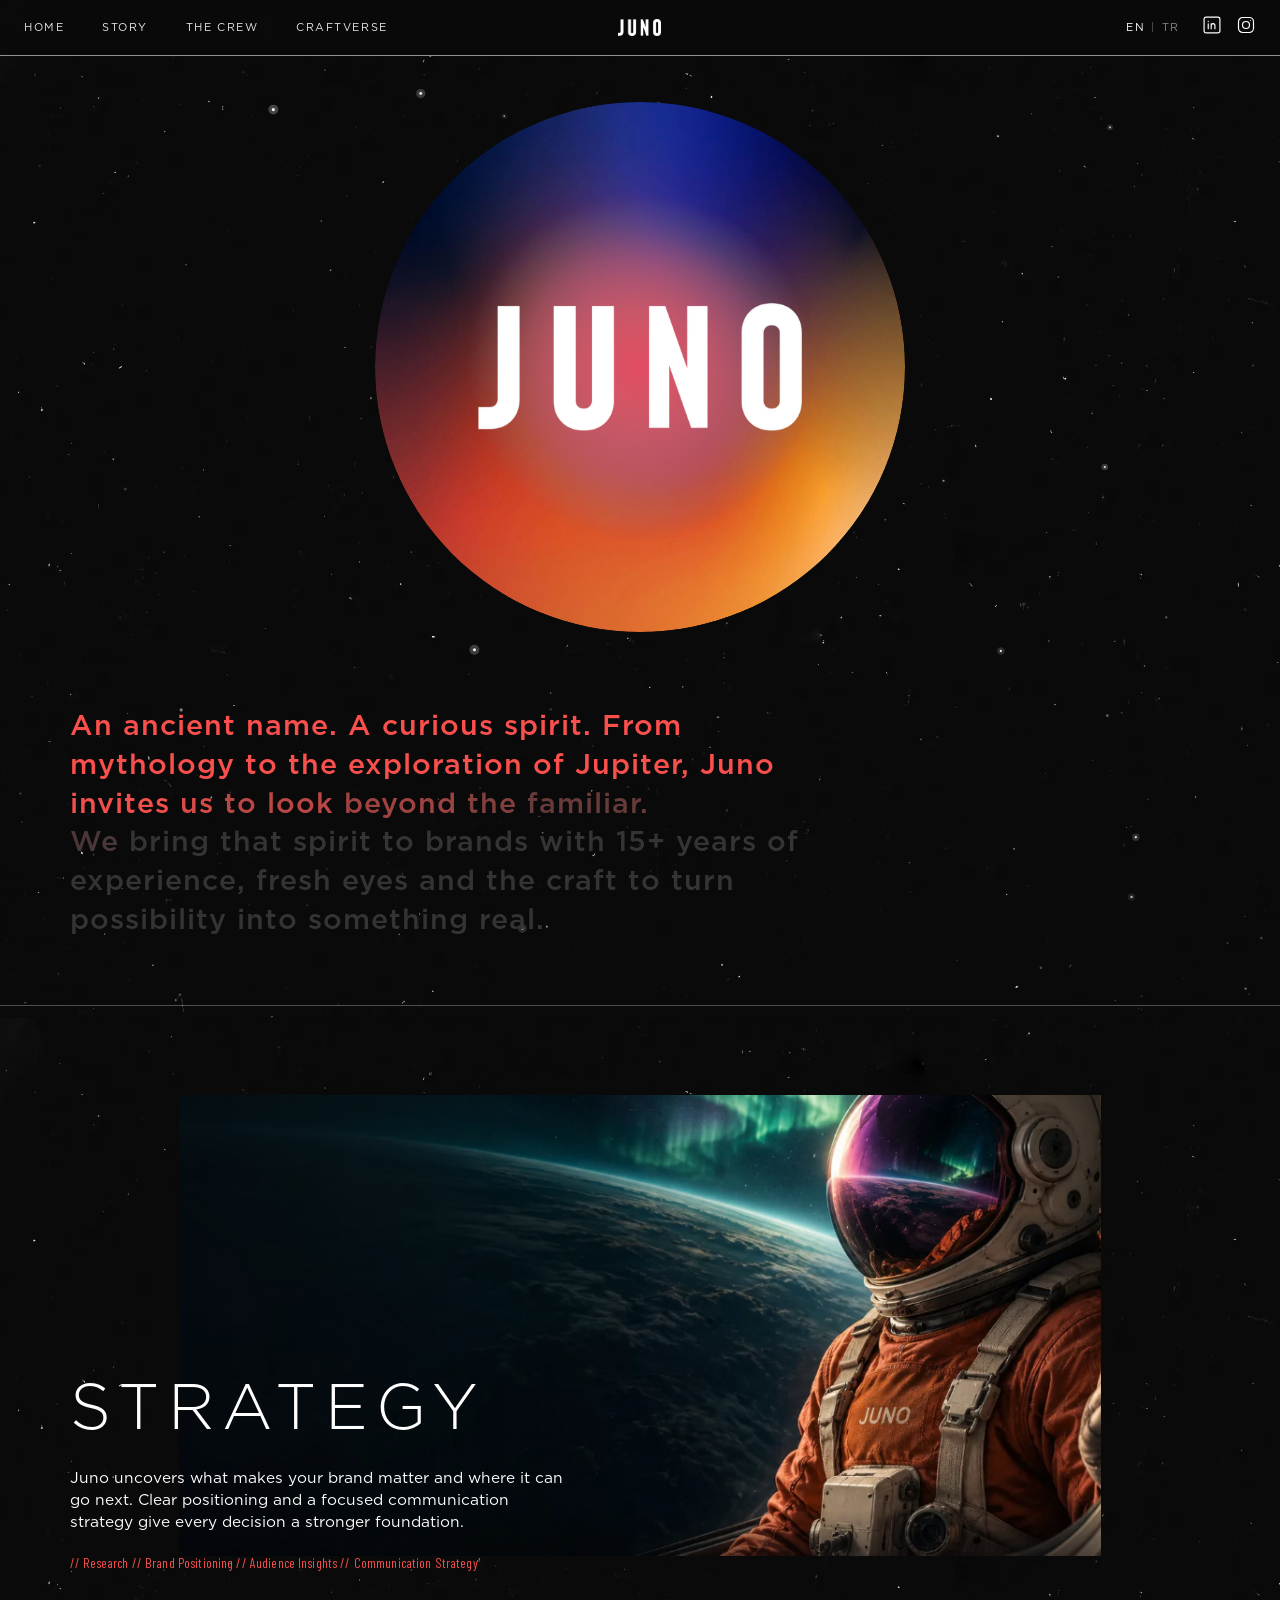
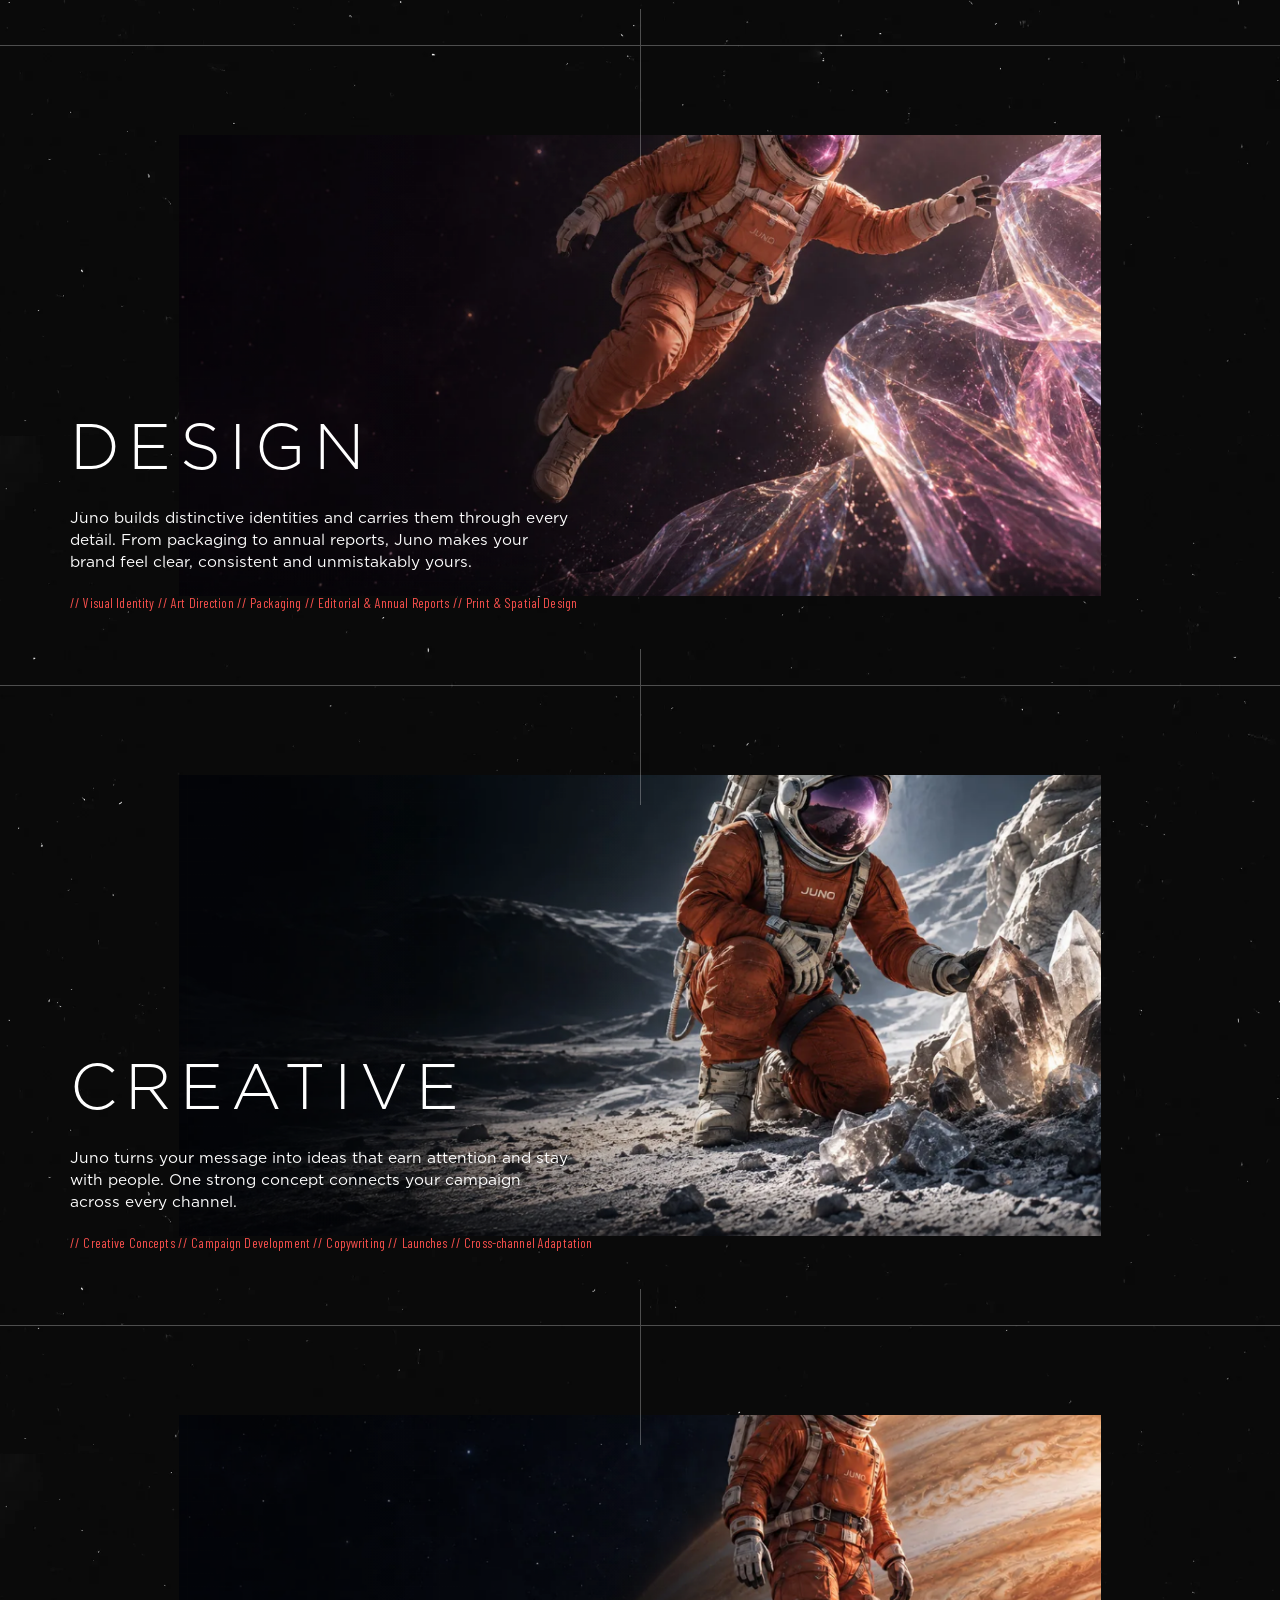
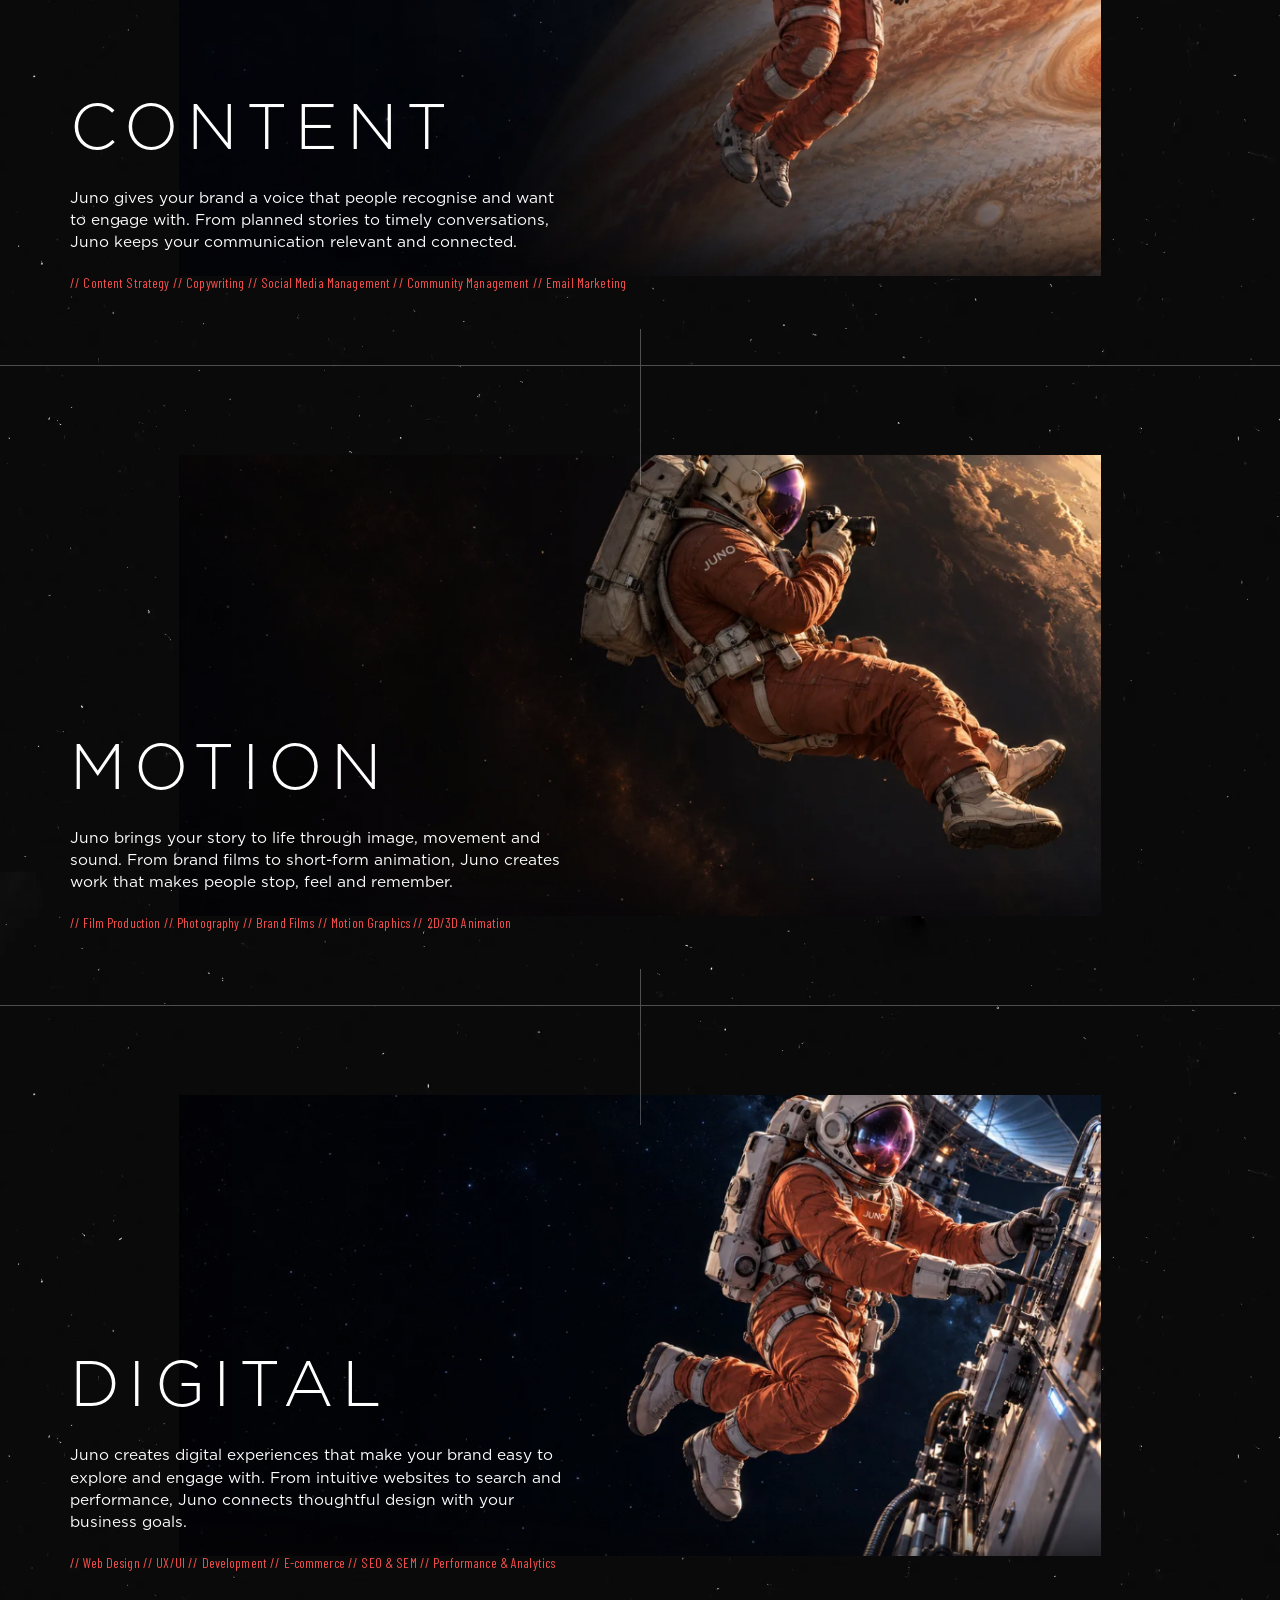
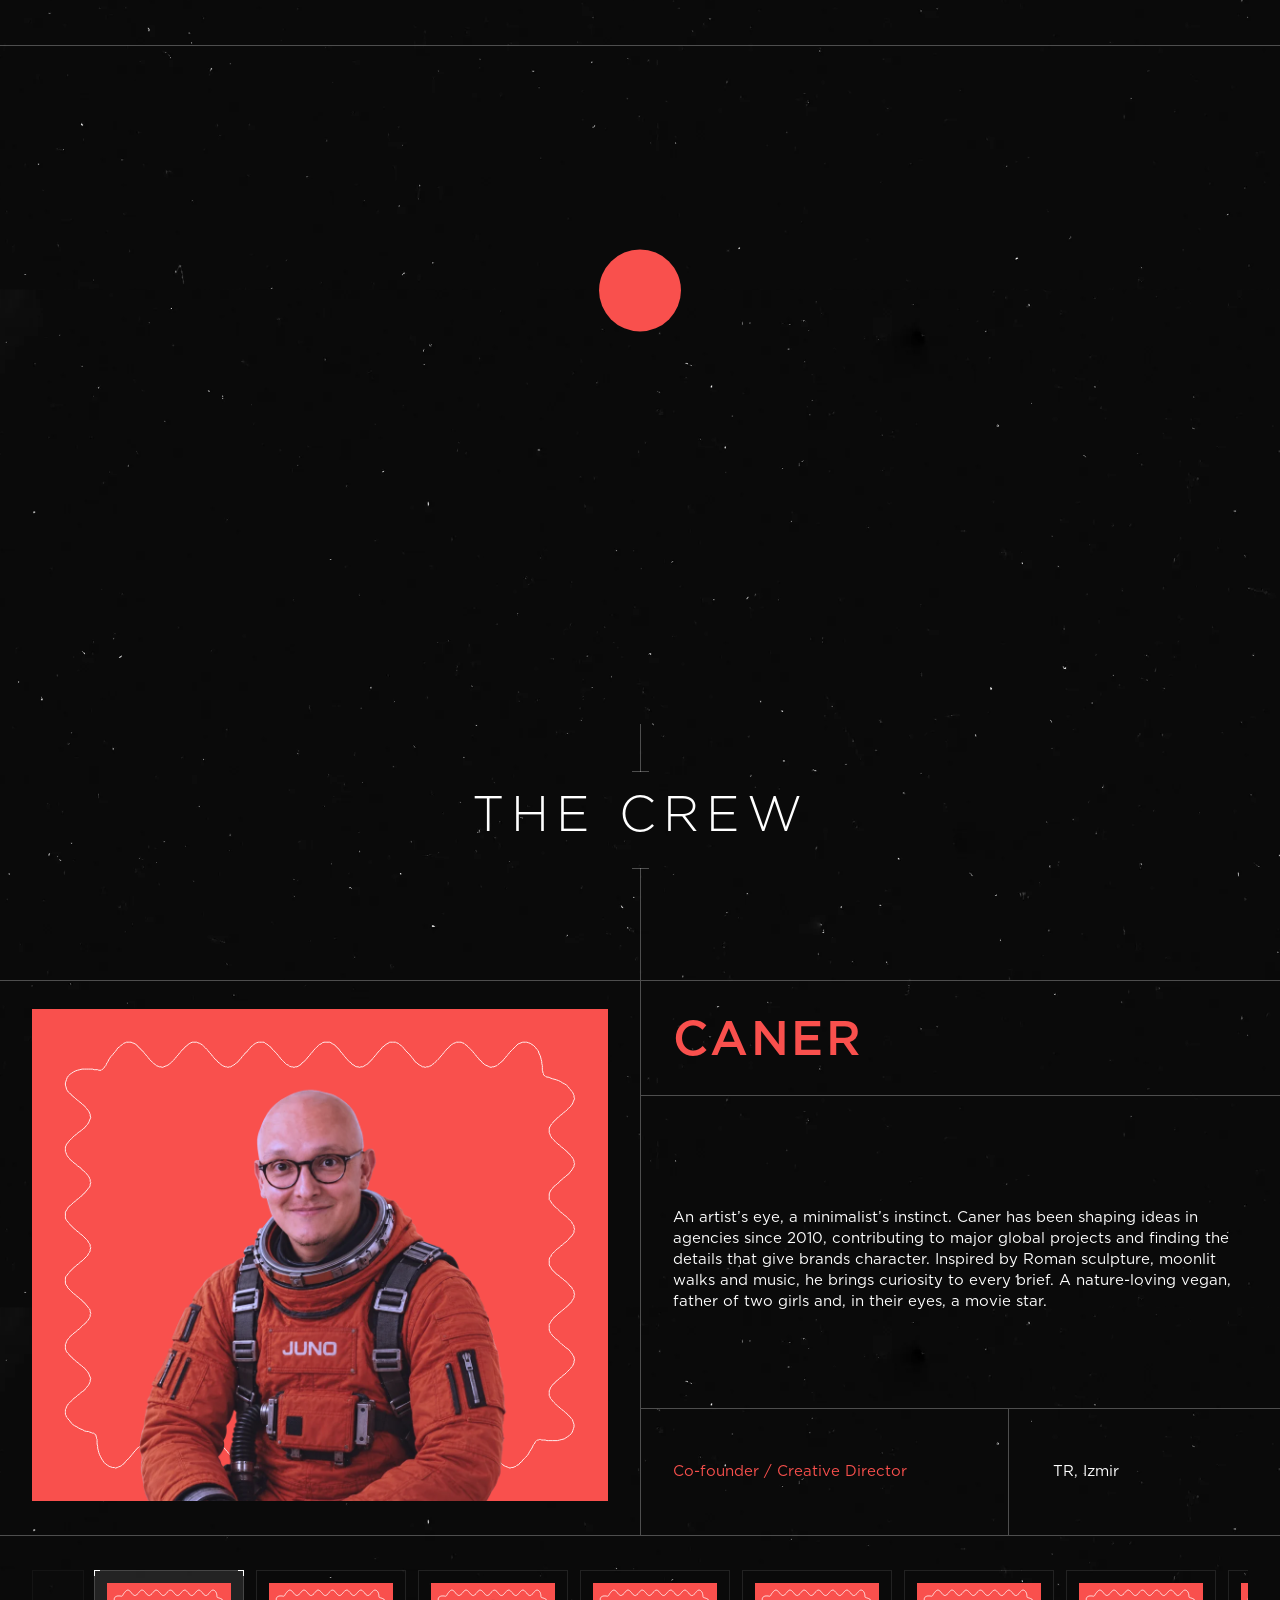
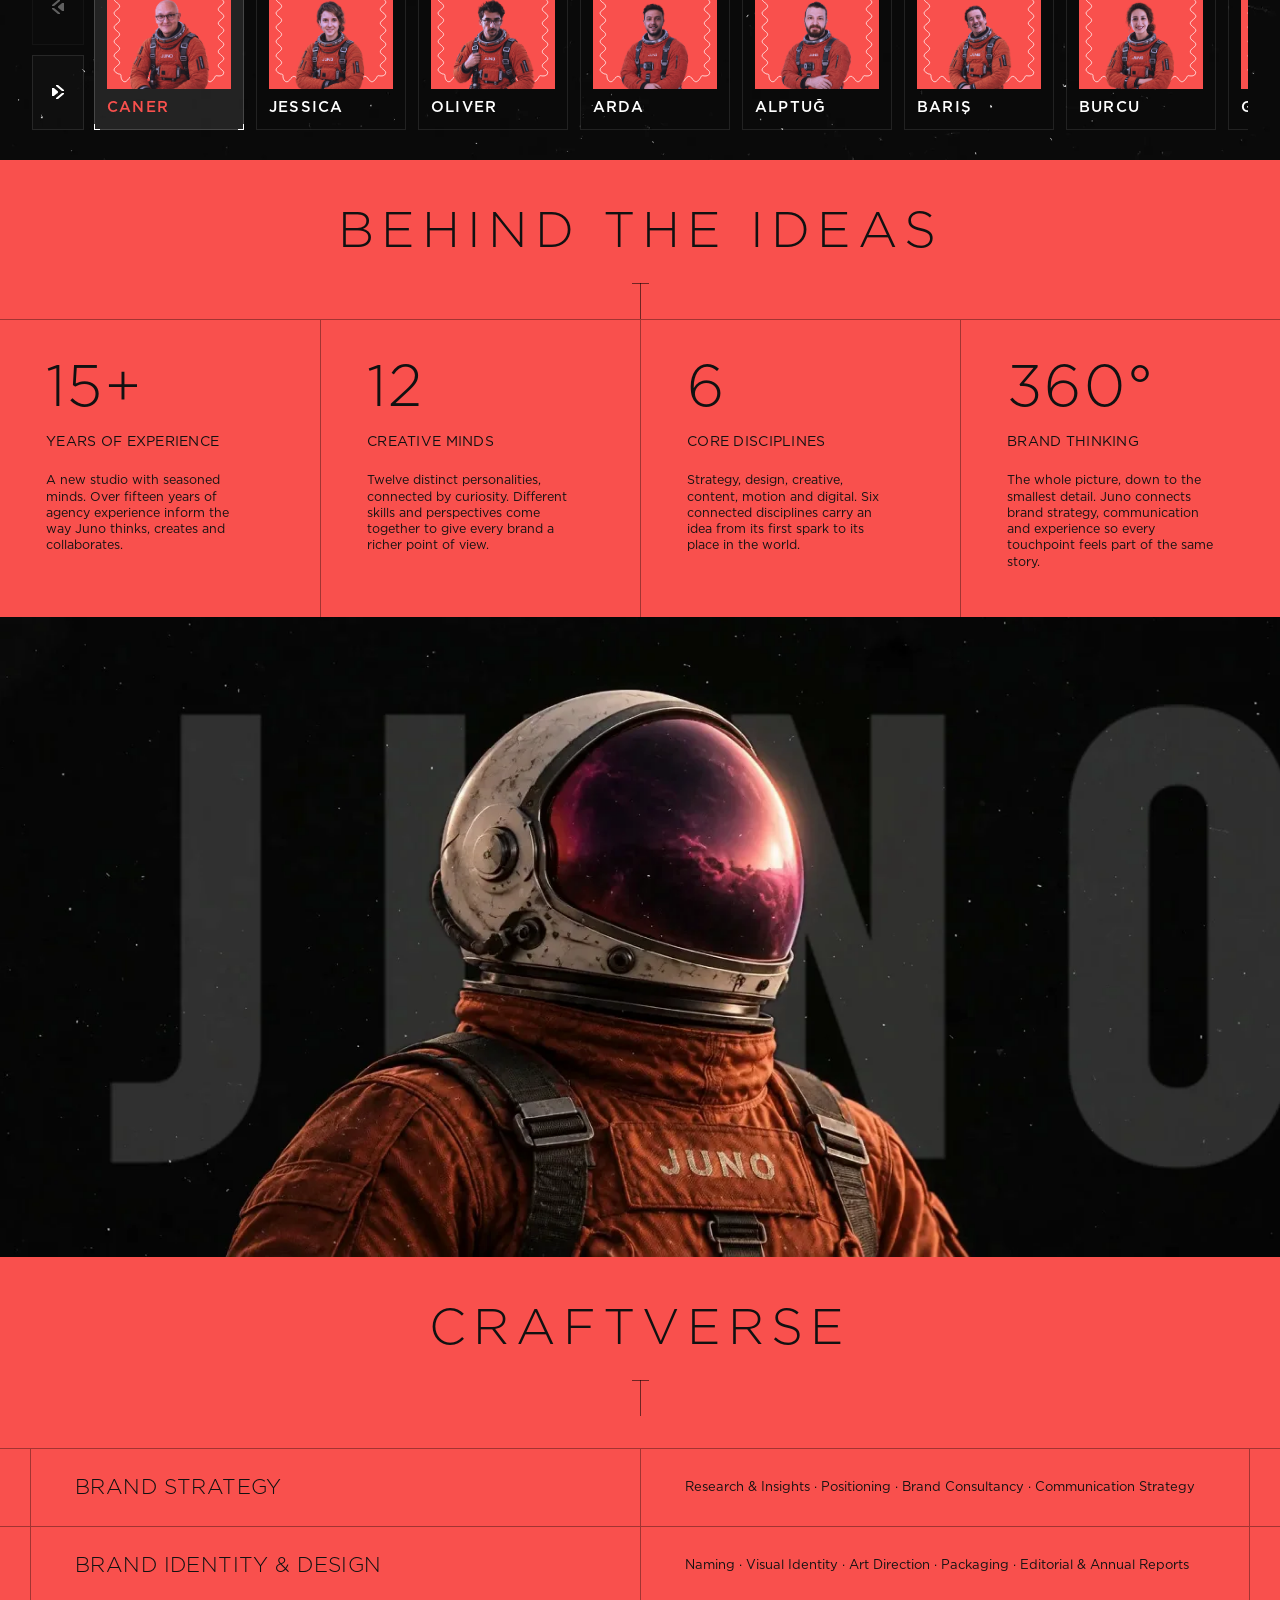
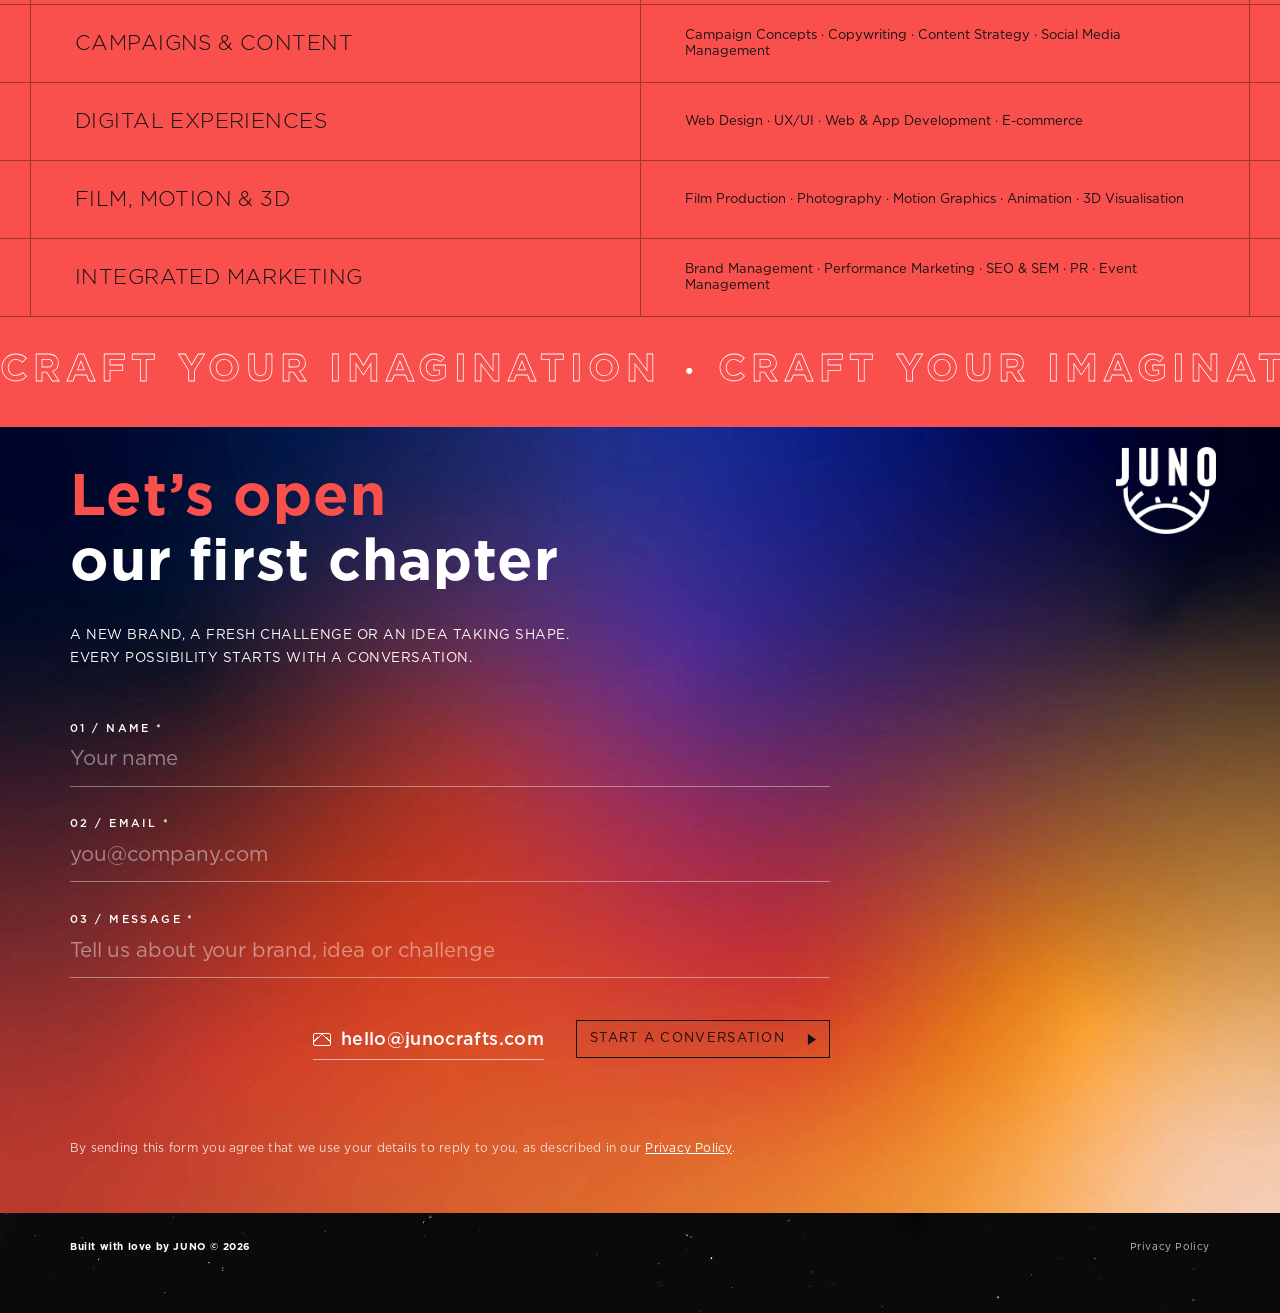
==== index.html @ fbea344f "Juno website" ====
<!doctype html>
<html lang="en">
<head>
  <meta charset="utf-8">
  <meta name="viewport" content="width=device-width, initial-scale=1">
  <title>JUNO | Craft your imagination</title>
  <meta name="description" content="Juno is a creative studio for strategy, design, creative, content, motion and digital. 15+ years of experience, fresh eyes and the craft to turn possibility into something real.">
  <meta name="theme-color" content="#0a0a0a">
  <link rel="icon" href="assets/logo/juno-symbol.webp">
  <link rel="alternate" hreflang="en" href="https://junocrafts.com/">
  <link rel="alternate" hreflang="tr" href="https://junocrafts.com/tr/">
  <link rel="stylesheet" href="assets/css/style.css?v=16">
</head>
<body>

<!-- ============ NAV ============ -->
<header class="nav">
  <nav class="nav__links" aria-label="Main">
    <a href="#home">Home</a>
    <a href="#story">Story</a>
    <a href="#crew">The Crew</a>
    <a href="#craftverse">Craftverse</a>
  </nav>
  <a class="nav__logo" href="#home" aria-label="Juno home"><i aria-hidden="true"></i></a>
  <div class="nav__social">
    <div class="nav__lang" aria-label="Language"><a href="./" data-lang="en" hreflang="en" aria-current="true">EN</a><span aria-hidden="true">|</span><a href="tr/" data-lang="tr" hreflang="tr" lang="tr">TR</a></div>
    <a href="https://www.linkedin.com/company/juno-agency/" target="_blank" rel="noopener" aria-label="LinkedIn"><svg viewBox="0 0 24 24"><rect x="2.5" y="2.5" width="19" height="19" rx="2.5"/><path d="M7.5 10.5v6M7.5 7.6v.1M11 16.5v-6M11 13c0-1.6 1-2.6 2.4-2.6s2.1.9 2.1 2.6v3.5"/></svg></a>
    <a href="https://www.instagram.com/wearejunos/" target="_blank" rel="noopener" aria-label="Instagram"><svg viewBox="0 0 24 24"><rect x="3" y="3" width="18" height="18" rx="5"/><circle cx="12" cy="12" r="4.2"/><circle cx="17.3" cy="6.7" r=".6" class="fill"/></svg></a>
  </div>
  <button class="nav__toggle" aria-label="Open menu" aria-expanded="false"><span></span><span></span></button>
</header>

<!-- wavy stamp frame, drawn inline so the stroke stays 1px at every size -->
<svg width="0" height="0" style="position:absolute" aria-hidden="true"><defs><path id="stamp-wave" d="M14.0 8.0 L14.2 7.7 L14.5 7.4 L14.7 7.1 L14.9 6.8 L15.2 6.6 L15.4 6.4 L15.7 6.2 L15.9 6.0 L16.2 5.9 L16.4 5.8 L16.7 5.8 L16.9 5.8 L17.2 5.8 L17.4 5.9 L17.7 6.0 L17.9 6.1 L18.2 6.3 L18.4 6.6 L18.7 6.8 L18.9 7.1 L19.2 7.3 L19.4 7.6 L19.7 7.9 L19.9 8.2 L20.2 8.5 L20.4 8.8 L20.7 9.1 L20.9 9.3 L21.1 9.5 L21.4 9.7 L21.6 9.9 L21.9 10.0 L22.1 10.1 L22.4 10.1 L22.6 10.2 L22.9 10.1 L23.1 10.0 L23.4 9.9 L23.6 9.8 L23.9 9.6 L24.1 9.4 L24.4 9.1 L24.6 8.9 L24.9 8.6 L25.1 8.3 L25.4 8.0 L25.6 7.7 L25.9 7.4 L26.1 7.1 L26.4 6.9 L26.6 6.6 L26.9 6.4 L27.1 6.2 L27.4 6.0 L27.6 5.9 L27.8 5.8 L28.1 5.8 L28.3 5.8 L28.6 5.8 L28.8 5.9 L29.1 6.0 L29.3 6.1 L29.6 6.3 L29.8 6.5 L30.1 6.8 L30.3 7.0 L30.6 7.3 L30.8 7.6 L31.1 7.9 L31.3 8.2 L31.6 8.5 L31.8 8.8 L32.1 9.0 L32.3 9.3 L32.6 9.5 L32.8 9.7 L33.1 9.9 L33.3 10.0 L33.6 10.1 L33.8 10.1 L34.0 10.2 L34.3 10.1 L34.5 10.1 L34.8 9.9 L35.0 9.8 L35.3 9.6 L35.5 9.4 L35.8 9.2 L36.0 8.9 L36.3 8.6 L36.5 8.3 L36.8 8.0 L37.0 7.7 L37.3 7.5 L37.5 7.2 L37.8 6.9 L38.0 6.6 L38.3 6.4 L38.5 6.2 L38.8 6.0 L39.0 5.9 L39.3 5.8 L39.5 5.8 L39.8 5.8 L40.0 5.8 L40.3 5.8 L40.5 6.0 L40.7 6.1 L41.0 6.3 L41.2 6.5 L41.5 6.7 L41.7 7.0 L42.0 7.3 L42.2 7.5 L42.5 7.8 L42.7 8.1 L43.0 8.4 L43.2 8.7 L43.5 9.0 L43.7 9.2 L44.0 9.5 L44.2 9.7 L44.5 9.8 L44.7 10.0 L45.0 10.1 L45.2 10.1 L45.5 10.2 L45.7 10.1 L46.0 10.1 L46.2 10.0 L46.5 9.8 L46.7 9.7 L46.9 9.4 L47.2 9.2 L47.4 9.0 L47.7 8.7 L47.9 8.4 L48.2 8.1 L48.4 7.8 L48.7 7.5 L48.9 7.2 L49.2 6.9 L49.4 6.7 L49.7 6.4 L49.9 6.2 L50.2 6.1 L50.4 5.9 L50.7 5.8 L50.9 5.8 L51.2 5.8 L51.4 5.8 L51.7 5.8 L51.9 5.9 L52.2 6.1 L52.4 6.2 L52.7 6.4 L52.9 6.7 L53.2 6.9 L53.4 7.2 L53.6 7.5 L53.9 7.8 L54.1 8.1 L54.4 8.4 L54.6 8.7 L54.9 9.0 L55.1 9.2 L55.4 9.4 L55.6 9.7 L55.9 9.8 L56.1 10.0 L56.4 10.1 L56.6 10.1 L56.9 10.2 L57.1 10.1 L57.4 10.1 L57.6 10.0 L57.9 9.8 L58.1 9.7 L58.4 9.5 L58.6 9.2 L58.9 9.0 L59.1 8.7 L59.4 8.4 L59.6 8.1 L59.9 7.8 L60.1 7.5 L60.3 7.3 L60.6 7.0 L60.8 6.7 L61.1 6.5 L61.3 6.3 L61.6 6.1 L61.8 6.0 L62.1 5.8 L62.3 5.8 L62.6 5.8 L62.8 5.8 L63.1 5.8 L63.3 5.9 L63.6 6.0 L63.8 6.2 L64.1 6.4 L64.3 6.6 L64.6 6.9 L64.8 7.2 L65.1 7.5 L65.3 7.7 L65.6 8.0 L65.8 8.3 L66.1 8.6 L66.3 8.9 L66.5 9.2 L66.8 9.4 L67.0 9.6 L67.3 9.8 L67.5 9.9 L67.8 10.1 L68.0 10.1 L68.3 10.2 L68.5 10.1 L68.8 10.1 L69.0 10.0 L69.3 9.9 L69.5 9.7 L69.8 9.5 L70.0 9.3 L70.3 9.0 L70.5 8.8 L70.8 8.5 L71.0 8.2 L71.3 7.9 L71.5 7.6 L71.8 7.3 L72.0 7.0 L72.3 6.8 L72.5 6.5 L72.8 6.3 L73.0 6.1 L73.2 6.0 L73.5 5.9 L73.7 5.8 L74.0 5.8 L74.2 5.8 L74.5 5.8 L74.7 5.9 L75.0 6.0 L75.2 6.2 L75.5 6.4 L75.7 6.6 L76.0 6.9 L76.2 7.1 L76.5 7.4 L76.7 7.7 L77.0 8.0 L77.2 8.3 L77.5 8.6 L77.7 8.9 L78.0 9.1 L78.2 9.4 L78.5 9.6 L78.7 9.8 L79.0 9.9 L79.2 10.0 L79.4 10.1 L79.7 10.2 L79.9 10.1 L80.2 10.1 L80.4 10.0 L80.7 9.9 L80.9 9.7 L81.2 9.5 L81.4 9.3 L81.7 9.1 L81.9 8.8 L82.2 8.5 L82.4 8.2 L82.7 7.9 L82.9 7.6 L83.2 7.3 L83.4 7.1 L83.7 6.8 L83.9 6.6 L84.2 6.3 L84.4 6.1 L84.7 6.0 L84.9 5.9 L85.2 5.8 L85.4 5.8 L85.7 5.8 L85.9 5.8 L86.2 5.9 L86.5 6.0 L86.8 6.2 L87.1 6.4 L87.4 6.7 L87.6 7.0 L87.9 7.3 L88.0 7.7 L88.2 8.1 L88.3 8.4 L88.4 8.8 L88.5 9.2 L88.5 9.5 L88.6 9.9 L88.6 10.2 L88.6 10.5 L88.6 10.7 L88.7 11.0 L88.7 11.2 L88.8 11.3 L88.8 11.5 L88.9 11.6 L89.1 11.7 L89.2 11.8 L89.4 11.9 L89.6 11.9 L89.9 12.0 L90.1 12.1 L90.4 12.2 L90.8 12.3 L91.1 12.4 L91.4 12.5 L91.8 12.7 L92.1 12.9 L92.5 13.1 L92.8 13.3 L93.1 13.6 L93.3 13.9 L93.5 14.1 L93.7 14.4 L93.9 14.6 L94.0 14.9 L94.1 15.1 L94.1 15.4 L94.2 15.6 L94.1 15.9 L94.0 16.1 L93.9 16.4 L93.8 16.6 L93.6 16.9 L93.4 17.1 L93.1 17.4 L92.9 17.6 L92.6 17.9 L92.3 18.1 L92.0 18.4 L91.7 18.6 L91.4 18.9 L91.1 19.1 L90.9 19.4 L90.6 19.6 L90.4 19.9 L90.2 20.1 L90.0 20.4 L89.9 20.6 L89.8 20.8 L89.8 21.1 L89.8 21.3 L89.8 21.6 L89.9 21.8 L90.0 22.1 L90.1 22.3 L90.3 22.6 L90.5 22.8 L90.8 23.1 L91.0 23.3 L91.3 23.6 L91.6 23.8 L91.9 24.1 L92.2 24.3 L92.5 24.6 L92.8 24.8 L93.0 25.1 L93.3 25.3 L93.5 25.6 L93.7 25.8 L93.9 26.1 L94.0 26.3 L94.1 26.6 L94.1 26.8 L94.2 27.0 L94.1 27.3 L94.1 27.5 L93.9 27.8 L93.8 28.0 L93.6 28.3 L93.4 28.5 L93.2 28.8 L92.9 29.0 L92.6 29.3 L92.3 29.5 L92.0 29.8 L91.7 30.0 L91.5 30.3 L91.2 30.5 L90.9 30.8 L90.6 31.0 L90.4 31.3 L90.2 31.5 L90.0 31.8 L89.9 32.0 L89.8 32.3 L89.8 32.5 L89.8 32.8 L89.8 33.0 L89.8 33.3 L90.0 33.5 L90.1 33.7 L90.3 34.0 L90.5 34.2 L90.7 34.5 L91.0 34.7 L91.3 35.0 L91.5 35.2 L91.8 35.5 L92.1 35.7 L92.4 36.0 L92.7 36.2 L93.0 36.5 L93.2 36.7 L93.5 37.0 L93.7 37.2 L93.8 37.5 L94.0 37.7 L94.1 38.0 L94.1 38.2 L94.2 38.5 L94.1 38.7 L94.1 39.0 L94.0 39.2 L93.8 39.5 L93.7 39.7 L93.4 39.9 L93.2 40.2 L93.0 40.4 L92.7 40.7 L92.4 40.9 L92.1 41.2 L91.8 41.4 L91.5 41.7 L91.2 41.9 L90.9 42.2 L90.7 42.4 L90.4 42.7 L90.2 42.9 L90.1 43.2 L89.9 43.4 L89.8 43.7 L89.8 43.9 L89.8 44.2 L89.8 44.4 L89.8 44.7 L89.9 44.9 L90.1 45.2 L90.2 45.4 L90.4 45.7 L90.7 45.9 L90.9 46.2 L91.2 46.4 L91.5 46.6 L91.8 46.9 L92.1 47.1 L92.4 47.4 L92.7 47.6 L93.0 47.9 L93.2 48.1 L93.4 48.4 L93.7 48.6 L93.8 48.9 L94.0 49.1 L94.1 49.4 L94.1 49.6 L94.2 49.9 L94.1 50.1 L94.1 50.4 L94.0 50.6 L93.8 50.9 L93.7 51.1 L93.5 51.4 L93.2 51.6 L93.0 51.9 L92.7 52.1 L92.4 52.4 L92.1 52.6 L91.8 52.9 L91.5 53.1 L91.3 53.3 L91.0 53.6 L90.7 53.8 L90.5 54.1 L90.3 54.3 L90.1 54.6 L90.0 54.8 L89.8 55.1 L89.8 55.3 L89.8 55.6 L89.8 55.8 L89.8 56.1 L89.9 56.3 L90.0 56.6 L90.2 56.8 L90.4 57.1 L90.6 57.3 L90.9 57.6 L91.2 57.8 L91.5 58.1 L91.7 58.3 L92.0 58.6 L92.3 58.8 L92.6 59.1 L92.9 59.3 L93.2 59.5 L93.4 59.8 L93.6 60.0 L93.8 60.3 L93.9 60.5 L94.1 60.8 L94.1 61.0 L94.2 61.3 L94.1 61.5 L94.1 61.8 L94.0 62.0 L93.9 62.3 L93.7 62.5 L93.5 62.8 L93.3 63.0 L93.0 63.3 L92.8 63.5 L92.5 63.8 L92.2 64.0 L91.9 64.3 L91.6 64.5 L91.3 64.8 L91.0 65.0 L90.8 65.3 L90.5 65.5 L90.3 65.8 L90.1 66.0 L90.0 66.2 L89.9 66.5 L89.8 66.7 L89.8 67.0 L89.8 67.2 L89.8 67.5 L89.9 67.7 L90.0 68.0 L90.2 68.2 L90.4 68.5 L90.6 68.7 L90.9 69.0 L91.1 69.2 L91.4 69.5 L91.7 69.7 L92.0 70.0 L92.3 70.2 L92.6 70.5 L92.9 70.7 L93.1 71.0 L93.4 71.2 L93.6 71.5 L93.8 71.7 L93.9 72.0 L94.0 72.3 L94.1 72.6 L94.1 73.0 L94.0 73.3 L93.9 73.6 L93.8 73.9 L93.6 74.2 L93.3 74.5 L93.0 74.7 L92.7 74.9 L92.4 75.1 L92.0 75.2 L91.6 75.3 L91.2 75.4 L90.8 75.4 L90.4 75.4 L90.1 75.4 L89.7 75.4 L89.4 75.4 L89.1 75.3 L88.8 75.3 L88.5 75.3 L88.3 75.2 L88.1 75.2 L87.9 75.3 L87.8 75.3 L87.6 75.4 L87.5 75.5 L87.4 75.6 L87.3 75.8 L87.2 76.0 L87.0 76.2 L86.9 76.5 L86.8 76.7 L86.6 77.0 L86.4 77.3 L86.2 77.7 L86.0 78.0 L85.7 78.3 L85.5 78.5 L85.2 78.8 L85.0 79.1 L84.7 79.3 L84.5 79.6 L84.2 79.7 L84.0 79.9 L83.7 80.0 L83.5 80.1 L83.2 80.1 L83.0 80.2 L82.7 80.1 L82.5 80.0 L82.2 79.9 L82.0 79.8 L81.7 79.6 L81.5 79.4 L81.2 79.1 L81.0 78.8 L80.7 78.6 L80.5 78.3 L80.2 78.0 L80.0 77.7 L79.8 77.4 L79.5 77.1 L79.3 76.8 L79.0 76.6 L78.8 76.4 L78.5 76.2 L78.3 76.0 L78.0 75.9 L77.8 75.8 L77.5 75.8 L77.3 75.8 L77.0 75.8 L76.8 75.9 L76.5 76.0 L76.3 76.1 L76.0 76.3 L75.8 76.5 L75.5 76.8 L75.3 77.0 L75.0 77.3 L74.8 77.6 L74.5 77.9 L74.3 78.2 L74.0 78.5 L73.8 78.8 L73.6 79.1 L73.3 79.3 L73.1 79.5 L72.8 79.7 L72.6 79.9 L72.3 80.0 L72.1 80.1 L71.8 80.1 L71.6 80.2 L71.3 80.1 L71.1 80.0 L70.8 79.9 L70.6 79.8 L70.3 79.6 L70.1 79.4 L69.8 79.2 L69.6 78.9 L69.3 78.6 L69.1 78.3 L68.8 78.0 L68.6 77.7 L68.3 77.4 L68.1 77.1 L67.8 76.9 L67.6 76.6 L67.3 76.4 L67.1 76.2 L66.9 76.0 L66.6 75.9 L66.4 75.8 L66.1 75.8 L65.9 75.8 L65.6 75.8 L65.4 75.9 L65.1 76.0 L64.9 76.1 L64.6 76.3 L64.4 76.5 L64.1 76.7 L63.9 77.0 L63.6 77.3 L63.4 77.6 L63.1 77.9 L62.9 78.2 L62.6 78.5 L62.4 78.7 L62.1 79.0 L61.9 79.3 L61.6 79.5 L61.4 79.7 L61.1 79.9 L60.9 80.0 L60.7 80.1 L60.4 80.1 L60.2 80.2 L59.9 80.1 L59.7 80.1 L59.4 80.0 L59.2 79.8 L58.9 79.6 L58.7 79.4 L58.4 79.2 L58.2 78.9 L57.9 78.7 L57.7 78.4 L57.4 78.1 L57.2 77.8 L56.9 77.5 L56.7 77.2 L56.4 76.9 L56.2 76.7 L55.9 76.4 L55.7 76.2 L55.4 76.1 L55.2 75.9 L54.9 75.8 L54.7 75.8 L54.4 75.8 L54.2 75.8 L54.0 75.8 L53.7 75.9 L53.5 76.1 L53.2 76.3 L53.0 76.5 L52.7 76.7 L52.5 77.0 L52.2 77.2 L52.0 77.5 L51.7 77.8 L51.5 78.1 L51.2 78.4 L51.0 78.7 L50.7 79.0 L50.5 79.2 L50.2 79.5 L50.0 79.7 L49.7 79.8 L49.5 80.0 L49.2 80.1 L49.0 80.1 L48.7 80.2 L48.5 80.1 L48.2 80.1 L48.0 80.0 L47.8 79.8 L47.5 79.7 L47.3 79.5 L47.0 79.2 L46.8 79.0 L46.5 78.7 L46.3 78.4 L46.0 78.1 L45.8 77.8 L45.5 77.5 L45.3 77.2 L45.0 77.0 L44.8 76.7 L44.5 76.5 L44.3 76.3 L44.0 76.1 L43.8 75.9 L43.5 75.8 L43.3 75.8 L43.0 75.8 L42.8 75.8 L42.5 75.8 L42.3 75.9 L42.0 76.1 L41.8 76.2 L41.5 76.4 L41.3 76.7 L41.1 76.9 L40.8 77.2 L40.6 77.5 L40.3 77.8 L40.1 78.1 L39.8 78.4 L39.6 78.7 L39.3 78.9 L39.1 79.2 L38.8 79.4 L38.6 79.6 L38.3 79.8 L38.1 80.0 L37.8 80.1 L37.6 80.1 L37.3 80.2 L37.1 80.1 L36.8 80.1 L36.6 80.0 L36.3 79.9 L36.1 79.7 L35.8 79.5 L35.6 79.3 L35.3 79.0 L35.1 78.7 L34.8 78.5 L34.6 78.2 L34.4 77.9 L34.1 77.6 L33.9 77.3 L33.6 77.0 L33.4 76.7 L33.1 76.5 L32.9 76.3 L32.6 76.1 L32.4 76.0 L32.1 75.9 L31.9 75.8 L31.6 75.8 L31.4 75.8 L31.1 75.8 L30.9 75.9 L30.6 76.0 L30.4 76.2 L30.1 76.4 L29.9 76.6 L29.6 76.9 L29.4 77.1 L29.1 77.4 L28.9 77.7 L28.6 78.0 L28.4 78.3 L28.2 78.6 L27.9 78.9 L27.7 79.2 L27.4 79.4 L27.2 79.6 L26.9 79.8 L26.7 79.9 L26.4 80.0 L26.2 80.1 L25.9 80.2 L25.7 80.1 L25.4 80.1 L25.2 80.0 L24.9 79.9 L24.7 79.7 L24.4 79.5 L24.2 79.3 L23.9 79.1 L23.7 78.8 L23.4 78.5 L23.2 78.2 L22.9 77.9 L22.7 77.6 L22.4 77.3 L22.2 77.0 L21.9 76.8 L21.7 76.5 L21.5 76.3 L21.2 76.1 L21.0 76.0 L20.7 75.9 L20.5 75.8 L20.2 75.8 L20.0 75.8 L19.7 75.8 L19.5 75.9 L19.2 76.0 L19.0 76.2 L18.7 76.4 L18.5 76.6 L18.2 76.8 L18.0 77.1 L17.7 77.4 L17.5 77.7 L17.2 78.0 L17.0 78.3 L16.7 78.6 L16.5 78.8 L16.2 79.1 L16.0 79.4 L15.7 79.6 L15.5 79.8 L15.3 79.9 L15.0 80.0 L14.8 80.1 L14.5 80.2 L14.3 80.1 L14.0 80.1 L13.7 80.0 L13.4 79.9 L13.1 79.7 L12.8 79.5 L12.5 79.2 L12.3 78.9 L12.1 78.6 L11.9 78.2 L11.7 77.8 L11.6 77.5 L11.5 77.1 L11.4 76.7 L11.4 76.4 L11.3 76.0 L11.3 75.7 L11.3 75.4 L11.3 75.2 L11.2 75.0 L11.2 74.8 L11.1 74.6 L11.1 74.4 L11.0 74.3 L10.8 74.2 L10.7 74.1 L10.5 74.1 L10.3 74.0 L10.0 73.9 L9.8 73.8 L9.5 73.8 L9.1 73.7 L8.8 73.5 L8.5 73.4 L8.1 73.2 L7.8 73.0 L7.4 72.8 L7.1 72.6 L6.8 72.3 L6.6 72.0 L6.4 71.8 L6.2 71.5 L6.0 71.3 L5.9 71.0 L5.8 70.8 L5.8 70.5 L5.8 70.3 L5.8 70.0 L5.9 69.8 L6.0 69.5 L6.1 69.3 L6.3 69.0 L6.5 68.8 L6.8 68.5 L7.0 68.3 L7.3 68.0 L7.6 67.8 L7.9 67.5 L8.2 67.3 L8.5 67.0 L8.8 66.8 L9.1 66.6 L9.3 66.3 L9.5 66.1 L9.7 65.8 L9.9 65.6 L10.0 65.3 L10.1 65.1 L10.1 64.8 L10.2 64.6 L10.1 64.3 L10.0 64.1 L9.9 63.8 L9.8 63.6 L9.6 63.3 L9.4 63.1 L9.2 62.8 L8.9 62.6 L8.6 62.3 L8.3 62.1 L8.0 61.8 L7.7 61.6 L7.4 61.3 L7.1 61.1 L6.9 60.8 L6.6 60.6 L6.4 60.3 L6.2 60.1 L6.0 59.9 L5.9 59.6 L5.8 59.4 L5.8 59.1 L5.8 58.9 L5.8 58.6 L5.9 58.4 L6.0 58.1 L6.1 57.9 L6.3 57.6 L6.5 57.4 L6.7 57.1 L7.0 56.9 L7.3 56.6 L7.6 56.4 L7.9 56.1 L8.2 55.9 L8.5 55.6 L8.7 55.4 L9.0 55.1 L9.3 54.9 L9.5 54.6 L9.7 54.4 L9.9 54.1 L10.0 53.9 L10.1 53.7 L10.1 53.4 L10.2 53.2 L10.1 52.9 L10.1 52.7 L10.0 52.4 L9.8 52.2 L9.6 51.9 L9.4 51.7 L9.2 51.4 L8.9 51.2 L8.7 50.9 L8.4 50.7 L8.1 50.4 L7.8 50.2 L7.5 49.9 L7.2 49.7 L6.9 49.4 L6.7 49.2 L6.4 48.9 L6.2 48.7 L6.1 48.4 L5.9 48.2 L5.8 47.9 L5.8 47.7 L5.8 47.4 L5.8 47.2 L5.8 47.0 L5.9 46.7 L6.1 46.5 L6.3 46.2 L6.5 46.0 L6.7 45.7 L7.0 45.5 L7.2 45.2 L7.5 45.0 L7.8 44.7 L8.1 44.5 L8.4 44.2 L8.7 44.0 L9.0 43.7 L9.2 43.5 L9.5 43.2 L9.7 43.0 L9.8 42.7 L10.0 42.5 L10.1 42.2 L10.1 42.0 L10.2 41.7 L10.1 41.5 L10.1 41.2 L10.0 41.0 L9.8 40.8 L9.7 40.5 L9.5 40.3 L9.2 40.0 L9.0 39.8 L8.7 39.5 L8.4 39.3 L8.1 39.0 L7.8 38.8 L7.5 38.5 L7.2 38.3 L7.0 38.0 L6.7 37.8 L6.5 37.5 L6.3 37.3 L6.1 37.0 L5.9 36.8 L5.8 36.5 L5.8 36.3 L5.8 36.0 L5.8 35.8 L5.8 35.5 L5.9 35.3 L6.1 35.0 L6.2 34.8 L6.4 34.5 L6.7 34.3 L6.9 34.1 L7.2 33.8 L7.5 33.6 L7.8 33.3 L8.1 33.1 L8.4 32.8 L8.7 32.6 L8.9 32.3 L9.2 32.1 L9.4 31.8 L9.6 31.6 L9.8 31.3 L10.0 31.1 L10.1 30.8 L10.1 30.6 L10.2 30.3 L10.1 30.1 L10.1 29.8 L10.0 29.6 L9.9 29.3 L9.7 29.1 L9.5 28.8 L9.3 28.6 L9.0 28.3 L8.7 28.1 L8.5 27.8 L8.2 27.6 L7.9 27.4 L7.6 27.1 L7.3 26.9 L7.0 26.6 L6.7 26.4 L6.5 26.1 L6.3 25.9 L6.1 25.6 L6.0 25.4 L5.9 25.1 L5.8 24.9 L5.8 24.6 L5.8 24.4 L5.8 24.1 L5.9 23.9 L6.0 23.6 L6.2 23.4 L6.4 23.1 L6.6 22.9 L6.9 22.6 L7.1 22.4 L7.4 22.1 L7.7 21.9 L8.0 21.6 L8.3 21.4 L8.6 21.2 L8.9 20.9 L9.2 20.7 L9.4 20.4 L9.6 20.2 L9.8 19.9 L9.9 19.7 L10.0 19.4 L10.1 19.2 L10.2 18.9 L10.1 18.7 L10.1 18.4 L10.0 18.2 L9.9 17.9 L9.7 17.7 L9.5 17.4 L9.3 17.2 L9.1 16.9 L8.8 16.7 L8.5 16.4 L8.2 16.2 L7.9 15.9 L7.6 15.7 L7.3 15.4 L7.0 15.2 L6.8 14.9 L6.5 14.7 L6.3 14.5 L6.1 14.2 L6.0 14.0 L5.9 13.6 L5.8 13.3 L5.8 12.9 L5.9 12.6 L6.0 12.3 L6.1 12.0 L6.3 11.7 L6.6 11.4 L6.9 11.2 L7.2 11.0 L7.6 10.8 L7.9 10.7 L8.3 10.6 L8.7 10.5 L9.1 10.5 L9.5 10.5 L9.8 10.5 L10.2 10.5 L10.5 10.5 L10.8 10.6 L11.1 10.6 L11.4 10.6 L11.6 10.7 L11.8 10.7 L12.0 10.7 L12.1 10.6 L12.3 10.5 L12.4 10.4 L12.5 10.3 L12.6 10.1 L12.8 9.9 L12.9 9.7 L13.0 9.4 L13.2 9.2 L13.3 8.9 L13.5 8.6 L13.7 8.3Z" fill="none" stroke="#fff" vector-effect="non-scaling-stroke"/></defs></svg>
<main>

  <!-- ============ HERO ============ -->
  <section id="home" class="hero">
    <!-- Yıldız parıltısı: main.js bu canvas'a minik yanıp sönen yıldızlar çizer -->
    <canvas class="hero__stars" aria-hidden="true"></canvas>
    <!-- HAREKETLİ ALAN: hero küresi. Renkler CSS ile yavaşça dolaşır; ileride kare bir <video> ile değiştirilebilir -->
    <div class="hero__orb" data-motion="hero-orb">
      <img class="hero__orb-media" src="assets/img/gradient.webp" alt="" width="1584" height="1054">
      <img class="hero__orb-media hero__orb-media--b" src="assets/img/gradient.webp" alt="" width="1584" height="1054">
      <span class="hero__glow hero__glow--blue" aria-hidden="true"></span>
      <span class="hero__glow hero__glow--purple" aria-hidden="true"></span>
      <span class="hero__glow hero__glow--amber" aria-hidden="true"></span>
      <span class="hero__glow hero__glow--magenta" aria-hidden="true"></span>
      <img class="hero__wordmark" src="assets/logo/juno-wordmark.webp" alt="JUNO" width="461" height="182">
    </div>
    <p class="hero__intro">An ancient name. A curious spirit. From mythology to the exploration of Jupiter, Juno invites us to&nbsp;look beyond the familiar.<br class="br-wide"> We bring that spirit to brands with 15+ years of experience, fresh eyes and the craft to turn possibility into something real.</p>
  </section>

  <!-- ============ SERVICES ============ -->
  <!-- HAREKETLİ ALAN: her hizmet bandındaki görsel ileride video olacak (data-motion) -->
  <section class="services" aria-label="What we do">
    <article class="svc" id="strategy">
      <div class="svc__media" data-motion="svc-strategy"><video data-src="assets/video/strategy-v2.mp4" poster="assets/img/strategy.webp" muted loop playsinline preload="none" aria-label="Astronaut in an orange JUNO suit looking out of a window at the aurora"></video></div>
      <div class="svc__body">
        <h2 class="svc__title">Strategy</h2>
        <p>Juno uncovers what makes your brand matter and where it can go next. Clear positioning and a focused communication strategy give every decision a stronger foundation.</p>
        <p class="tags">//&nbsp;Research //&nbsp;Brand&nbsp;Positioning //&nbsp;Audience&nbsp;Insights //&nbsp;Communication&nbsp;Strategy</p>
      </div>
    </article>
    <article class="svc" id="design">
      <div class="svc__media" data-motion="svc-design"><video data-src="assets/video/design.mp4" poster="assets/img/design.webp" muted loop playsinline preload="none" aria-label="Astronaut reaching for a glowing ribbon of light in space"></video></div>
      <div class="svc__body">
        <h2 class="svc__title">Design</h2>
        <p>Juno builds distinctive identities and carries them through every detail. From packaging to annual reports, Juno makes your brand feel clear, consistent and unmistakably yours.</p>
        <p class="tags">//&nbsp;Visual&nbsp;Identity //&nbsp;Art&nbsp;Direction //&nbsp;Packaging //&nbsp;Editorial&nbsp;&amp;&nbsp;Annual&nbsp;Reports //&nbsp;Print&nbsp;&amp;&nbsp;Spatial&nbsp;Design</p>
      </div>
    </article>
    <article class="svc" id="creative">
      <div class="svc__media" data-motion="svc-creative"><video data-src="assets/video/creative-v3.mp4" poster="assets/img/creative.webp" muted loop playsinline preload="none" aria-label="Astronaut kneeling beside crystals on a lunar surface"></video></div>
      <div class="svc__body">
        <h2 class="svc__title">Creative</h2>
        <p>Juno turns your message into ideas that earn attention and stay with people. One strong concept connects your campaign across every channel.</p>
        <p class="tags">//&nbsp;Creative&nbsp;Concepts //&nbsp;Campaign&nbsp;Development //&nbsp;Copywriting //&nbsp;Launches //&nbsp;Cross-channel&nbsp;Adaptation</p>
      </div>
    </article>
    <article class="svc" id="content">
      <div class="svc__media" data-motion="svc-content"><video data-src="assets/video/content-v2.mp4" poster="assets/img/content.webp" muted loop playsinline preload="none" aria-label="Astronaut floating in front of Jupiter"></video></div>
      <div class="svc__body">
        <h2 class="svc__title">Content</h2>
        <p>Juno gives your brand a voice that people recognise and want to engage with. From planned stories to timely conversations, Juno keeps your communication relevant and connected.</p>
        <p class="tags">//&nbsp;Content&nbsp;Strategy //&nbsp;Copywriting //&nbsp;Social&nbsp;Media&nbsp;Management //&nbsp;Community&nbsp;Management //&nbsp;Email&nbsp;Marketing</p>
      </div>
    </article>
    <article class="svc" id="motion">
      <div class="svc__media" data-motion="svc-motion"><video data-src="assets/video/motion-v5.mp4" poster="assets/img/motion.webp" muted loop playsinline preload="none" aria-label="Astronaut with a camera drifting above a glowing planet"></video></div>
      <div class="svc__body">
        <h2 class="svc__title">Motion</h2>
        <p>Juno brings your story to life through image, movement and sound. From brand films to short-form animation, Juno creates work that makes people stop, feel and remember.</p>
        <p class="tags">//&nbsp;Film&nbsp;Production //&nbsp;Photography //&nbsp;Brand&nbsp;Films //&nbsp;Motion&nbsp;Graphics //&nbsp;2D/3D&nbsp;Animation</p>
      </div>
    </article>
    <article class="svc" id="digital">
      <div class="svc__media" data-motion="svc-digital"><video data-src="assets/video/digital.mp4" poster="assets/img/digital.webp" muted loop playsinline preload="none" aria-label="Astronaut repairing a satellite dish in orbit"></video></div>
      <div class="svc__body">
        <h2 class="svc__title">Digital</h2>
        <p>Juno creates digital experiences that make your brand easy to explore and engage with. From intuitive websites to search and performance, Juno connects thoughtful design with your business goals.</p>
        <p class="tags">//&nbsp;Web&nbsp;Design //&nbsp;UX/UI //&nbsp;Development //&nbsp;E-commerce //&nbsp;SEO&nbsp;&amp;&nbsp;SEM //&nbsp;Performance&nbsp;&amp;&nbsp;Analytics</p>
      </div>
    </article>
  </section>

  <!-- ============ STORY ============ -->
  <section id="story" class="story">
    <!-- opening scene: the section opens out of the ring's centre, the ring draws itself, the lines rise in (main.js) -->
    <div class="story__stage">
      <img class="ghost ghost--light" src="assets/logo/juno-wordmark.webp" alt="" aria-hidden="true" width="461" height="182">
      <div class="story__ring" aria-hidden="true"><svg viewBox="0 0 100 100"><circle cx="50" cy="50" r="49.9" pathLength="1"/></svg></div>
      <div class="story__inner">
        <h2 class="h-section">Story</h2>
        <p>Over fifteen years of making, questioning and beginning again.<br>Of turning a blank page into a world a brand can call its own.</p>
        <p>Juno brings together experienced minds with restless creative energy. A team with an eye for detail, a feel for culture and the instinct to know when an idea deserves to be pushed further.</p>
        <p>Strategy gives the work purpose. Design gives it character.<br>Close collaboration brings it to life.</p>
        <p>There’s experience in every decision. And the excitement of a first sketch in every new beginning.</p>
      </div>
      <span class="vline vline--down" aria-hidden="true"></span>
    </div>
  </section>

  <!-- ============ THE CREW ============ -->
  <section id="crew" class="chars">
    <h2 class="h-section">The Crew</h2>
    <span class="vline vline--tick" aria-hidden="true"></span>

    <!-- Seçili karakter kartı: main.js içindeki CHARACTERS listesinden doldurulur -->
    <div class="char" aria-live="polite">
      <div class="char__photo stamp"><svg class="stamp__frame" viewBox="0 0 100 86" preserveAspectRatio="none" aria-hidden="true"><use href="#stamp-wave"/></svg>
        <img id="char-img" src="assets/team/caner.webp" alt="Caner" width="820" height="920">
      </div>
      <div class="char__info">
        <div class="char__head">
          <h3 id="char-name">Caner</h3>
        </div>
        <p id="char-bio" class="char__bio">An artist’s eye, a minimalist’s instinct. Caner has been shaping ideas in agencies since 2010, contributing to major global projects and finding the details that give brands character. Inspired by Roman sculpture, moonlit walks and music, he brings curiosity to every brief. A nature-loving vegan, father of two girls and, in their eyes, a movie star.</p>
        <div class="char__meta">
          <span id="char-role" class="char__role">Co-founder / Creative Director</span>
          <span id="char-loc">TR, Izmir</span>
        </div>
      </div>
    </div>

    <div class="roster-wrap">
      <div class="roster__controls">
        <button class="roster__arrow roster__arrow--prev" type="button" aria-label="Previous crew members"><i class="corners"><b></b><b></b><b></b><b></b></i><svg viewBox="0 0 14 14" aria-hidden="true"><path d="M7 6.43 2.89 3H1v8h1.89L7 7.57z"/><path d="M5 14v-1l6-5h2v1l-6 5zM5 0v1l6 5h2V5L7 0z"/></svg></button>
        <button class="roster__arrow roster__arrow--next" type="button" aria-label="Next crew members"><i class="corners"><b></b><b></b><b></b><b></b></i><svg viewBox="0 0 14 14" aria-hidden="true"><path d="M7 6.43 2.89 3H1v8h1.89L7 7.57z"/><path d="M5 14v-1l6-5h2v1l-6 5zM5 0v1l6 5h2V5L7 0z"/></svg></button>
      </div>
      <div class="roster" role="tablist" aria-label="Team members"></div>
    </div>
  </section>

  <!-- ============ BEHIND THE IDEAS ============ -->
  <section class="ideas">
    <h2 class="h-section h-section--dark">Behind the ideas</h2>
    <span class="vline vline--tick vline--dark" aria-hidden="true"></span>
    <div class="ideas__grid">
      <div class="stat">
        <div class="stat__num">15+</div>
        <h3>Years of experience</h3>
        <p>A new studio with seasoned minds. Over fifteen years of agency experience inform the way Juno thinks, creates and collaborates.</p>
      </div>
      <div class="stat">
        <div class="stat__num">12</div>
        <h3>Creative minds</h3>
        <p>Twelve distinct personalities, connected by curiosity. Different skills and perspectives come together to give every brand a richer point of view.</p>
      </div>
      <div class="stat">
        <div class="stat__num">6</div>
        <h3>Core disciplines</h3>
        <p>Strategy, design, creative, content, motion and digital. Six connected disciplines carry an idea from its first spark to its place in the world.</p>
      </div>
      <div class="stat">
        <div class="stat__num">360°</div>
        <h3>Brand thinking</h3>
        <p>The whole picture, down to the smallest detail. Juno connects brand strategy, communication and experience so every touchpoint feels part of the same story.</p>
      </div>
    </div>
  </section>

  <!-- ============ ASTRONAUT ============ -->
  <!-- HAREKETLİ ALAN: astronot kaydırdıkça başını çevirir (main.js videoyu scroll'a bağlar) -->
  <section class="explorer" aria-hidden="true">
    <!-- the JUNO wordmark is built into the video frames (behind the astronaut, sliding with the turn) -->
    <video class="explorer__img" data-motion="explorer" src="assets/video/explorer-turn.mp4" poster="assets/img/explorer-poster.webp" muted playsinline preload="auto"></video>
  </section>

  <!-- ============ CRAFTVERSE ============ -->
  <section id="craftverse" class="craft">
    <h2 class="h-section h-section--dark">Craftverse</h2>
    <span class="vline vline--tick vline--dark" aria-hidden="true"></span>
    <dl class="craft__table">
      <div class="craft__row"><dt>Brand Strategy</dt><dd>Research &amp; Insights · Positioning · Brand Consultancy · Communication Strategy</dd></div>
      <div class="craft__row"><dt>Brand Identity &amp; Design</dt><dd>Naming · Visual Identity · Art Direction · Packaging · Editorial &amp; Annual Reports</dd></div>
      <div class="craft__row"><dt>Campaigns &amp; Content</dt><dd>Campaign Concepts · Copywriting · Content Strategy · Social Media Management</dd></div>
      <div class="craft__row"><dt>Digital Experiences</dt><dd>Web Design · UX/UI · Web &amp; App Development · E-commerce</dd></div>
      <div class="craft__row"><dt>Film, Motion &amp; 3D</dt><dd>Film Production · Photography · Motion Graphics · Animation · 3D Visualisation</dd></div>
      <div class="craft__row"><dt>Integrated Marketing</dt><dd>Brand Management · Performance Marketing · SEO &amp; SEM · PR · Event Management</dd></div>
    </dl>
    <!-- HAREKETLİ ALAN: kayan yazı (marquee). Hız: style.css içinde .marquee__track animation süresi -->
    <div class="marquee" data-motion="marquee" aria-hidden="true">
      <div class="marquee__track"><span>Craft your imagination<i>•</i></span><span>Craft your imagination<i>•</i></span><span>Craft your imagination<i>•</i></span><span>Craft your imagination<i>•</i></span></div>
    </div>
  </section>

  <!-- ============ CONTACT ============ -->
  <!-- HAREKETLİ ALAN: gradient arka plan ileride hareketli olacak -->
  <section id="contact" class="contact" data-motion="contact-bg">
    <img class="contact__symbol" src="assets/logo/juno-symbol.webp" alt="" width="461" height="400">
    <h2 class="contact__title"><span>Let’s open</span> our first chapter</h2>
    <p class="contact__sub">A new brand, a fresh challenge or an idea taking&nbsp;shape.<br>Every possibility starts with a conversation.</p>
    <!-- Mesaj formu: FormSubmit üzerinden hello@junocrafts.com adresine düşer (ilk mesajda gelen onay mailindeki "Activate" tıklanmalı) -->
    <form class="contact__form" action="https://formsubmit.co/ajax/hello@junocrafts.com" method="post" novalidate>
      <label class="contact__field">
        <span>01 / Name *</span>
        <input type="text" name="name" autocomplete="name" placeholder="Your name" required>
      </label>
      <label class="contact__field">
        <span>02 / Email *</span>
        <input type="email" name="email" autocomplete="email" placeholder="you@company.com" required>
      </label>
      <label class="contact__field">
        <span>03 / Message *</span>
        <textarea name="message" rows="1" placeholder="Tell us about your brand, idea or challenge" required></textarea>
      </label>
      <input type="text" name="_honey" class="contact__honey" tabindex="-1" autocomplete="off" aria-hidden="true">
      <div class="contact__actions">
        <a class="contact__mail" href="mailto:hello@junocrafts.com">hello@junocrafts.com</a>
        <button class="contact__btn" type="submit">Start a conversation <svg viewBox="0 0 10 12" aria-hidden="true"><path d="M1 0l9 6-9 6z"/></svg></button>
      </div>
      <p class="contact__status" role="status" aria-live="polite"></p>
      <p class="contact__consent">By sending this form you agree that we use your details to reply to you, as described in our <a href="privacy.html">Privacy Policy</a>.</p>
    </form>
  </section>
</main>

<footer class="foot"><span>Built with love by JUNO © 2026</span><a href="privacy.html">Privacy Policy</a></footer>

<script src="assets/js/main.js?v=16" defer></script>
</body>
</html>
---- assets/css/style.css ----
@font-face { font-family: "Gotham"; src: url("../fonts/Gotham-Light.otf") format("opentype"); font-weight: 300; font-display: swap; }
@font-face { font-family: "Gotham"; src: url("../fonts/Gotham-Book.otf") format("opentype"); font-weight: 400; font-display: swap; }
@font-face { font-family: "Gotham"; src: url("../fonts/Gotham-Medium.otf") format("opentype"); font-weight: 500; font-display: swap; }
@font-face { font-family: "Gotham"; src: url("../fonts/Gotham-Bold.otf") format("opentype"); font-weight: 700; font-display: swap; }
/* Barlow Condensed (SIL Open Font License), served from our own files so no visitor data goes to Google */
@font-face { font-family: "Barlow Condensed"; src: url("../fonts/BarlowCondensed-Regular-latin.woff2") format("woff2"); font-weight: 400; font-display: swap; unicode-range: U+0000-00FF, U+0131, U+0152-0153, U+02BB-02BC, U+02C6, U+02DA, U+02DC, U+0304, U+0308, U+0329, U+2000-206F, U+20AC, U+2122, U+2191, U+2193, U+2212, U+2215, U+FEFF, U+FFFD; }
@font-face { font-family: "Barlow Condensed"; src: url("../fonts/BarlowCondensed-Regular-latin-ext.woff2") format("woff2"); font-weight: 400; font-display: swap; unicode-range: U+0100-02BA, U+02BD-02C5, U+02C7-02CC, U+02CE-02D7, U+02DD-02FF, U+0304, U+0308, U+0329, U+1D00-1DBF, U+1E00-1E9F, U+1EF2-1EFF, U+2020, U+20A0-20AB, U+20AD-20C4, U+2113, U+2C60-2C7F, U+A720-A7FF; }

:root {
  --black: #0a0a0a;
  --red: #f9504d;
  --red-ghost: #fb625d;
  --ghost-dark: #171717;
  --white: #fff;
  --line: rgba(255, 255, 255, .28);
  --line-dark: rgba(0, 0, 0, .35);
  --sans: "Gotham", "Helvetica Neue", Arial, sans-serif;
  --cond: "Barlow Condensed", "Arial Narrow", sans-serif;
  --gutter: clamp(16px, 6.5vw, 70px);
  --nav-h: 56px;
}

*, *::before, *::after { box-sizing: border-box; }
html { scroll-behavior: smooth; scroll-padding-top: var(--nav-h); -webkit-text-size-adjust: 100%; }
body {
  margin: 0;
  font-family: var(--sans);
  font-weight: 400;
  color: var(--white);
  background: var(--black) url("../img/stars.webp") center top / 1400px auto repeat;
  -webkit-font-smoothing: antialiased;
  overflow-x: hidden;
}
img { display: block; max-width: 100%; }
a { color: inherit; }
h1, h2, h3, p { margin: 0; }

/* ---------- shared ---------- */
.h-section {
  font-weight: 300;
  font-size: clamp(30px, 4.6vw, 50px);
  letter-spacing: .14em;
  text-transform: uppercase;
  text-align: center;
  line-height: 1.15;
}
.h-section--dark { color: #111; }

/* thin vertical connector lines on the centre axis */
.vline { position: absolute; left: 50%; width: 1px; background: var(--line); }
.vline--dark { background: rgba(0, 0, 0, .55); }
.vline--tick { position: relative; display: block; height: 36px; margin: 22px auto 0; left: auto; }
.vline--tick::before { content: ""; position: absolute; top: 0; left: -8px; width: 17px; height: 1px; background: inherit; }

/* faint giant wordmark behind a section (the JUNO logo image, tinted by opacity) */
.ghost {
  position: absolute;
  left: 50%;
  width: 118vw;
  max-width: none;
  height: auto;
  transform: translateX(-50%);
  pointer-events: none;
  user-select: none;
}
.ghost--light { top: -27vw; opacity: .09; }
.ghost--dark { top: 1vw; opacity: .075; }

/* ---------- nav ---------- */
.nav {
  position: fixed; inset: 0 0 auto 0; z-index: 50;
  height: var(--nav-h);
  display: grid; grid-template-columns: 1fr auto 1fr; align-items: center;
  padding: 0 24px;
  background: rgba(10, 10, 10, .92);
  backdrop-filter: blur(8px);
  border-bottom: 1px solid rgba(255, 255, 255, .55);
}
.nav__links { display: flex; gap: 38px; }
.nav__links a {
  font-size: 11px; letter-spacing: .14em; text-transform: uppercase; text-decoration: none;
  opacity: .9; transition: color .2s;
}
.nav__links a:hover { color: var(--red); }
.nav__logo { display: block; }
/* white logo that turns orange on hover: the wordmark is used as a mask over a coloured fill */
.nav__logo i {
  display: block; height: 17px; aspect-ratio: 461 / 182; background: #fff; transition: background-color .2s;
  -webkit-mask: url("../logo/juno-wordmark.webp") center / contain no-repeat;
  mask: url("../logo/juno-wordmark.webp") center / contain no-repeat;
}
.nav__logo:hover i, .nav__logo:focus-visible i { background: #e55d54; }
.nav__social { display: flex; justify-content: flex-end; align-items: center; gap: 14px; }
.nav__social svg {
  width: 20px; height: 20px; fill: none; stroke: currentColor; stroke-width: 1.4; stroke-linecap: round;
}
.nav__social .fill { fill: currentColor; stroke: none; }
.nav__social a:hover { color: var(--red); }
.nav__lang { display: flex; align-items: center; gap: 6px; margin-right: 8px; font-size: 11px; letter-spacing: .14em; }
.nav__lang a { text-decoration: none; opacity: .5; transition: opacity .2s, color .2s; }
.nav__lang a[aria-current] { opacity: 1; }
.nav__lang span { opacity: .35; }
@media (hover: hover) { .nav__lang a:hover { opacity: 1; color: var(--red); } }
.nav__toggle { display: none; }

/* ---------- hero ---------- */
.hero {
  position: relative;
  padding: calc(var(--nav-h) + 46px) var(--gutter) 64px;
  border-bottom: 1px solid var(--line);
}
.hero__orb {
  position: relative;
  width: min(530px, 78vw);
  aspect-ratio: 1;
  margin: 0 auto;
  border-radius: 50%;
  overflow: hidden;
  clip-path: circle(50%); /* keeps Safari from leaking square corners while the layers turn */
  display: grid; place-items: center;
}
.hero__orb-media { position: absolute; inset: 0; width: 100%; height: 100%; object-fit: fill; } /* whole image squeezed in: dark corners melt into the page, amber glow bottom right */
/* colours drift: the gradient stays upright (dark navy top melts into the black page, warm glow at the bottom).
   It sways and breathes, a mirrored copy fades in and out, and three soft colour patches taken from the
   gradient wander around inside the circle so the movement is easy to see */
.hero__orb-media { animation: orb-a 14s ease-in-out infinite alternate; }
.hero__orb-media--b { opacity: 0; animation: orb-b 9s ease-in-out infinite alternate; }
@keyframes orb-a { /* zoom stays low so the blue top and the yellow corner stay in view */
  0%   { transform: scale(1.1) translate(0, 0) rotate(0deg); }
  35%  { transform: scale(1.14) translate(-4%, 2.5%) rotate(-14deg); }
  70%  { transform: scale(1.12) translate(4%, -2%) rotate(12deg); }
  100% { transform: scale(1.15) translate(-2%, 4%) rotate(-6deg); }
}
@keyframes orb-b { /* the mirrored copy also shifts hue, so the colours themselves visibly change */
  0%   { opacity: 0;   filter: hue-rotate(0deg);   transform: scaleX(-1) scale(1.14) translate(4%, 0) rotate(12deg); }
  100% { opacity: .7;  filter: hue-rotate(-28deg); transform: scaleX(-1) scale(1.1) translate(-4%, 2%) rotate(-12deg); }
}
.hero__glow {
  position: absolute; width: 66%; aspect-ratio: 1; left: 17%; top: 17%;
  border-radius: 50%; pointer-events: none; will-change: transform, opacity;
}
.hero__glow--blue    { background: radial-gradient(closest-side, rgba(30, 50, 190, .85), rgba(30, 50, 190, 0)); animation: glow-blue 10s ease-in-out infinite alternate; }
.hero__glow--purple  { width: 50%; left: 25%; top: 25%; background: radial-gradient(closest-side, rgba(120, 40, 175, .75), rgba(120, 40, 175, 0)); animation: glow-purple 12s ease-in-out infinite alternate; }
.hero__glow--amber   { background: radial-gradient(closest-side, rgba(255, 180, 50, .8), rgba(255, 180, 50, 0)); animation: glow-amber 9s ease-in-out infinite alternate; }
.hero__glow--magenta { width: 54%; left: 23%; top: 23%; background: radial-gradient(closest-side, rgba(225, 45, 110, .7), rgba(225, 45, 110, 0)); animation: glow-magenta 11s ease-in-out infinite alternate; }
@keyframes glow-blue { /* sweeps across the top, dips toward the middle and swells */
  0%   { transform: translate(38%, -40%) scale(1.05); opacity: .9; }
  50%  { transform: translate(-40%, -18%) scale(.85); opacity: .6; }
  100% { transform: translate(8%, -4%) scale(1.35); opacity: 1; }
}
@keyframes glow-purple { /* roams the centre */
  0%   { transform: translate(-42%, -26%); opacity: .7; }
  50%  { transform: translate(42%, 8%); opacity: 1; }
  100% { transform: translate(-6%, 32%); opacity: .6; }
}
@keyframes glow-amber { /* swings along the bottom from right to left and back up */
  0%   { transform: translate(40%, 36%) scale(.95); opacity: 1; }
  50%  { transform: translate(-38%, 40%) scale(1.2); opacity: .75; }
  100% { transform: translate(26%, 0%) scale(.9); opacity: 1; }
}
@keyframes glow-magenta { /* crosses through the middle, warming the circle as it passes */
  0%   { transform: translate(-46%, 20%) scale(.8); opacity: 0; }
  45%  { transform: translate(0%, 4%) scale(1.15); opacity: 1; }
  100% { transform: translate(46%, -14%) scale(.85); opacity: .2; }
}
.hero__stars { position: absolute; inset: 0; width: 100%; height: 100%; pointer-events: none; }
.hero__orb, .hero__intro { position: relative; }
.br-wide { display: none; }
@media (min-width: 721px) { .br-wide { display: inline; } }
.hero__wordmark { position: relative; width: 61%; height: auto; }
.hero__intro {
  max-width: 27.6em; /* in em so line one always ends at "From mythology" and the reveal runs over more lines */
  margin-top: clamp(48px, 7vw, 76px);
  color: #343434; /* main.js fills each word with red on scroll */
  font-weight: 500;
  font-size: clamp(19px, 2.65vw, 28.5px);
  line-height: 1.36;
  letter-spacing: .035em;
}

/* ---------- services ---------- */
.svc {
  position: relative;
  min-height: max(360px, 50vw); /* always 2:1 like the videos, at any width, so feet and heads are never cropped */
  display: flex; align-items: flex-end;
  padding: 80px var(--gutter) clamp(50px, 6vw, 72px);
  border-bottom: 1px solid var(--line);
  overflow: hidden;
  isolation: isolate;
}
/* short centre line crossing each seam: a little above it (::after of the upper section), longer below it (::before of the lower one) */
.svc + .svc::before, .svc:has(+ .svc)::after {
  content: ""; position: absolute; left: 50%; width: 1px;
  background: var(--line); z-index: 2;
}
.svc + .svc::before { top: 0; height: clamp(56px, 9.3vw, 134px); }
.svc:has(+ .svc)::after { bottom: 0; height: clamp(16px, 2.8vw, 40px); }
.svc__media { position: absolute; inset: 0; z-index: -1; will-change: transform; transform-origin: center; overflow: hidden; }
.svc__media img, .svc__media video { width: 100%; height: 100%; object-fit: cover; object-position: right center; will-change: transform; transform-origin: 75% 100%; } /* zoom anchored at the bottom: feet never leave the frame */
.svc__media::after {
  content: ""; position: absolute; inset: 0;
  background: linear-gradient(90deg, rgba(5, 5, 8, .55) 0%, rgba(5, 5, 8, .2) 45%, transparent 65%),
              linear-gradient(0deg, rgba(5, 5, 8, .5) 0%, transparent 10%); /* starts late, so it never swallows the feet */
}
.svc__body { max-width: 500px; }
.svc__title {
  font-weight: 300;
  font-size: clamp(40px, 6vw, 64px);
  letter-spacing: .13em;
  text-transform: uppercase;
  line-height: 1;
  margin-bottom: 26px;
}
.svc__body p { font-size: 15.5px; line-height: 1.45; font-weight: 400; }
.svc__body .tags {
  margin-top: 18px;
  font-family: var(--cond);
  font-size: 13.5px;
  color: var(--red);
  letter-spacing: .01em;
  width: max-content; max-width: calc(100vw - 2 * var(--gutter)); /* may run wider than the text above, so a row stays on one line */
}

/* ---------- story ---------- */
.story {
  position: relative;
  background: var(--red);
  color: #1a1a1a;
  overflow: hidden;
}
.story__stage {
  position: relative;
  padding: clamp(36px, 4vw, 48px) var(--gutter) clamp(150px, 18vw, 210px);
  isolation: isolate;
}
.story .ghost { z-index: -1; }
.story__ring {
  position: absolute; left: 50%; top: 50%;
  width: min(785px, 128vw); aspect-ratio: 1;
  transform: translate(-50%, -62%); /* bottom of the ring sits a little above the seam, the line runs through it */
  z-index: -1;
}
.story__ring svg { display: block; width: 100%; height: 100%; overflow: visible; transform: rotate(-90deg); }
.story__ring circle {
  fill: none; stroke: rgba(255, 255, 255, .55); stroke-width: .13; /* main.js keeps it at 1px; non-scaling-stroke would break the dash draw-in */
  stroke-dasharray: 1; stroke-dashoffset: 0;
}
/* opening scene, only when main.js has set it up (.is-scene) */
.story.is-scene { clip-path: circle(var(--iris, 75%) at 50% var(--iris-y, 42%)); }
.story.is-scene .story__ring circle { stroke-dashoffset: 1; transition: stroke-dashoffset 1.8s cubic-bezier(.65, 0, .35, 1); }
.story.is-scene .vline--down { transform: scaleY(0); transform-origin: top; transition: transform 1s cubic-bezier(.65, 0, .35, 1) 1.1s; }
.story.is-scene .line { display: block; overflow: hidden; padding-bottom: .08em; margin-bottom: -.08em; }
.story.is-scene .line > span { display: inline-block; white-space: nowrap; transform: translateY(110%); transition: transform .9s cubic-bezier(.2, .75, .25, 1) var(--d, 0s); }
.story.is-scene.is-in .story__ring circle { stroke-dashoffset: 0; }
.story.is-scene.is-in .vline--down { transform: none; }
.story.is-scene.is-in .line > span { transform: none; }
.story__inner { position: relative; max-width: 560px; margin: 0 auto; text-align: center; }
.story .h-section { color: #1a1a1a; margin-bottom: clamp(56px, 8vw, 90px); }
.story__inner p { font-size: 15px; line-height: 1.4; margin-bottom: 1.4em; }
.vline--down { bottom: 0; height: 140px; background: rgba(255, 255, 255, .55); }

/* ---------- characters ---------- */
.chars { position: relative; padding-top: 64px; }
.chars > .vline--tick { height: 112px; margin-bottom: 0; } /* runs down until it meets the card's top line */
/* the Story line carries on across the seam and stops on a small crossbar */
.chars::before, .chars::after { content: ""; position: absolute; top: 0; background: var(--line); }
.chars::before { left: 50%; width: 1px; height: 48px; }
.chars::after { top: 47px; left: calc(50% - 8px); width: 17px; height: 1px; }
.char {
  display: grid; grid-template-columns: 1fr 1fr;
  border-top: 1px solid var(--line);
  border-bottom: 1px solid var(--line);
}
.char__photo { margin: 28px 32px 34px; }
.char__info { border-left: 1px solid var(--line); display: grid; grid-template-rows: auto 1fr auto; }
.char__head {
  display: flex; justify-content: space-between; align-items: center;
  padding: 36px 44px 30px 32px;
  border-bottom: 1px solid var(--line);
}
.char__head h3 {
  font-weight: 500; font-size: clamp(34px, 4.4vw, 48px); letter-spacing: .05em;
  color: var(--red); text-transform: uppercase; line-height: 1;
}
.char__bio { padding: 50px 44px 34px 32px; font-size: 15px; line-height: 1.4; align-self: center; }
.char__meta { display: grid; grid-template-columns: 1.15fr .85fr; border-top: 1px solid var(--line); }
.char__meta span { padding: 54px 32px; font-size: 15px; }
.char__meta span + span { border-left: 1px solid var(--line); padding-left: 44px; }
.char__role { color: var(--red); }

/* red stamp card with wavy white frame */
.stamp {
  position: relative;
  aspect-ratio: 1.17;
  background: var(--red);
  overflow: hidden;
}
.stamp__frame { position: absolute; inset: 0; z-index: 1; width: 100%; height: 100%; overflow: visible; pointer-events: none; }
.stamp__frame use { stroke-width: 1px; opacity: .9; }
.stamp img { position: absolute; left: 50%; bottom: 0; transform: translateX(-50%); height: 89%; width: auto; max-width: none; z-index: 2; }
/* copy of the previous photo, wiped away when switching characters (main.js) */
.stamp__old {
  position: absolute; inset: 0; z-index: 3;
  background: var(--red);
  will-change: clip-path;
}

/* roster strip: huxleysaga.com style cards with corner brackets + arrow controls */
.roster-wrap { display: flex; gap: 10px; align-items: stretch; padding: 34px 32px 30px; }
.roster__controls { display: flex; flex-direction: column; gap: 10px; flex: 0 0 52px; }
.roster__arrow {
  position: relative; flex: 1; display: grid; place-items: center;
  border: 1px solid rgba(255, 255, 255, .1); background: rgba(255, 255, 255, .02); color: #fff; cursor: pointer;
  transition: background-color .2s, border-color .2s, opacity .2s;
}
.roster__arrow svg { width: 14px; height: 14px; fill: currentColor; transition: transform .25s cubic-bezier(.785, .135, .15, .86); }
.roster__arrow--prev svg { transform: scaleX(-1); }
@media (hover: hover) {
  .roster__arrow:hover { background: rgba(255, 255, 255, .1); border-color: rgba(255, 255, 255, .16); }
  .roster__arrow--next:hover svg { transform: translateX(3px); }
  .roster__arrow--prev:hover svg { transform: scaleX(-1) translateX(3px); }
}
.roster__arrow:disabled { opacity: .35; cursor: default; pointer-events: none; }

.roster {
  flex: 1; min-width: 0;
  display: flex; gap: 12px;
  overflow-x: auto;
  scrollbar-width: none;
  scroll-behavior: smooth;
  cursor: grab;
}
.roster.is-dragging { cursor: grabbing; scroll-behavior: auto; user-select: none; }
.roster::-webkit-scrollbar { display: none; }
.roster button {
  position: relative;
  flex: 0 0 auto;
  padding: 12px; border: 1px solid rgba(255, 255, 255, .1); background: transparent; color: #fff; cursor: pointer;
  font: inherit; text-align: left;
  transition: background-color .15s, border-color .15s;
}
.roster button[aria-selected="true"], .roster button:hover { background: rgba(255, 255, 255, .1); border-color: rgba(255, 255, 255, .16); }
.roster .stamp { width: 124px; }
.roster button:hover .stamp, .roster button[aria-selected="true"] .stamp { animation: blink .12s step-end 1 both; }
.roster img { pointer-events: none; -webkit-user-drag: none; }
.roster__name {
  display: block; margin-top: 10px; width: 124px;
  font-size: 15px; letter-spacing: .08em; text-transform: uppercase; font-weight: 500;
  white-space: nowrap; overflow: hidden; text-overflow: ellipsis;
}
.roster button[aria-selected="true"] .roster__name { color: var(--red); }
.roster .stamp--empty { display: grid; place-items: center; }
.roster .stamp--empty::after { content: "Photo soon"; position: relative; z-index: 2; font-size: 10px; letter-spacing: .1em; text-transform: uppercase; }

/* corner brackets: hidden and pushed out, they snap onto the corners on hover / selected */
.corners { position: absolute; inset: -1px; pointer-events: none; font-style: normal; }
.corners b { position: absolute; width: 6px; height: 6px; opacity: 0; transition: transform .08s cubic-bezier(.785, .135, .15, .86), opacity .08s; }
.corners b:nth-child(1) { top: 0; left: 0; border-top: 1px solid #fff; border-left: 1px solid #fff; transform: translate(-3px, -3px); }
.corners b:nth-child(2) { top: 0; right: 0; border-top: 1px solid #fff; border-right: 1px solid #fff; transform: translate(3px, -3px); }
.corners b:nth-child(3) { bottom: 0; left: 0; border-bottom: 1px solid #fff; border-left: 1px solid #fff; transform: translate(-3px, 3px); }
.corners b:nth-child(4) { bottom: 0; right: 0; border-bottom: 1px solid #fff; border-right: 1px solid #fff; transform: translate(3px, 3px); }
.roster button[aria-selected="true"] .corners b { opacity: 1; transform: none; }
@media (hover: hover) {
  .roster button:hover .corners b, .roster__arrow:hover .corners b { opacity: 1; transform: none; }
}

@keyframes blink { 0% { opacity: .2; } 33% { opacity: 1; } 66% { opacity: .45; } 100% { opacity: 1; } }
/* phones have no hover, so the tap gets a longer, brighter flicker and the brackets snap in a bit slower */
@keyframes blink-strong {
  0% { opacity: .15; } 14% { opacity: 1; filter: brightness(1.45); } 28% { opacity: .25; filter: none; }
  42% { opacity: 1; filter: brightness(1.3); } 56% { opacity: .45; filter: none; } 70%, 100% { opacity: 1; filter: none; }
}
@media (hover: none) {
  .roster button[aria-selected="true"] .stamp { animation: blink-strong .55s step-end 1 both; }
  .roster button:active .stamp { opacity: .55; }
  .corners b { transition-duration: .2s, .2s; }
}

/* ---------- behind the ideas ---------- */
.ideas { background: var(--red); color: #111; padding-top: 44px; }
.ideas__grid {
  display: grid; grid-template-columns: repeat(4, 1fr);
  border-top: 1px solid var(--line-dark);
}
.stat { padding: 40px 28px 46px 46px; }
.stat + .stat { border-left: 1px solid var(--line-dark); }
.stat__num { font-weight: 300; font-size: clamp(44px, 5.4vw, 58px); line-height: 1; letter-spacing: .04em; }
.stat h3 { margin: 16px 0 22px; font-weight: 400; font-size: 14px; letter-spacing: .02em; text-transform: uppercase; }
.stat p { font-size: 12.5px; line-height: 1.3; max-width: 210px; }

/* ---------- astronaut ---------- */
.explorer { position: relative; overflow: hidden; background: #050505; isolation: isolate; }
.explorer__img { display: block; width: 100%; height: auto; aspect-ratio: 2 / 1; object-fit: cover; background: url("../img/explorer-poster.webp") center / cover no-repeat; } /* still shows if a phone refuses to load the video */

/* ---------- craftverse ---------- */
.craft { background: var(--red); color: #111; padding-top: 44px; overflow: hidden; }
.craft__table { margin: 32px 0 0; border-top: 1px solid var(--line-dark); }
.craft__row {
  display: grid; grid-template-columns: 1fr 1fr;
  margin: 0 30px;
  border-left: 1px solid var(--line-dark);
  border-right: 1px solid var(--line-dark);
  border-bottom: 1px solid var(--line-dark);
  position: relative;
}
.craft__row::before, .craft__row::after { /* full-bleed row lines */
  content: ""; position: absolute; bottom: -1px; width: 30px; height: 1px; background: var(--line-dark);
}
.craft__row::before { left: -31px; }
.craft__row::after { right: -31px; }
.craft dt {
  padding: 26px 44px;
  font-size: clamp(17px, 2vw, 21px); font-weight: 300; letter-spacing: .02em; text-transform: uppercase;
  align-self: center;
}
.craft dd {
  margin: 0; padding: 22px 44px;
  border-left: 1px solid var(--line-dark);
  font-size: 13px; line-height: 1.25;
  display: flex; align-items: center;
}
.marquee { overflow: hidden; padding: 30px 0 34px; }
.marquee__track {
  white-space: nowrap;
  font-weight: 700;
  font-size: clamp(26px, 3.2vw, 38px);
  letter-spacing: .14em;
  text-transform: uppercase;
  color: transparent;
  -webkit-text-stroke: .8px #fff;
  width: max-content;
  animation: marquee 28s linear infinite; /* track holds 4 equal copies, so -50% loops seamlessly */
}
@keyframes marquee { from { transform: translateX(0); } to { transform: translateX(-50%); } }
.marquee__track span { display: inline-block; }
.marquee__track i { font-style: normal; -webkit-text-stroke: 0; color: #fff; font-size: .55em; vertical-align: middle; margin: 0 .9em 0 1.1em; }

/* ---------- contact ---------- */
.contact {
  position: relative;
  padding: clamp(28px, 3vw, 40px) var(--gutter) clamp(54px, 5vw, 56px);
  background: url("../img/gradient.webp") center / cover no-repeat;
  overflow: hidden;
  overflow: clip; /* not a scroll box, so iOS can't slide it sideways when a field is focused */
}
.contact__symbol { position: absolute; top: 20px; right: clamp(16px, 6vw, 64px); width: clamp(64px, 8vw, 100px); height: auto; }
.contact__title {
  font-weight: 700; font-size: clamp(34px, 4.6vw, 58px); line-height: 1.12; letter-spacing: .015em;
  max-width: 12ch;
}
.contact__title span { color: var(--red); display: block; }
.contact__sub { text-wrap: balance; margin-top: 28px; font-size: clamp(11.5px, 1.05vw, 13.5px); letter-spacing: .04em; text-transform: uppercase; line-height: 1.75; }
.contact__actions { margin-top: 48px; display: flex; justify-content: flex-end; align-items: center; gap: 16px 32px; flex-wrap: wrap; }
.contact__mail { /* plain address with a thin underline: no heavy black box on the gradient */
  display: inline-flex; align-items: center; gap: 10px;
  color: #fff; text-decoration: none; padding: 10px 0 8px; border-bottom: 1px solid rgba(255, 255, 255, .6);
  font-weight: 500; font-size: clamp(15px, 1.4vw, 18px); letter-spacing: .02em;
  transition: border-color .2s, opacity .2s;
}
.contact__mail::before { content: ""; width: 18px; height: 13px; flex: none; border: 1.2px solid currentColor; border-radius: 2px;
  background: linear-gradient(to bottom right, transparent calc(50% - .6px), currentColor calc(50% - .6px), currentColor calc(50% + .6px), transparent calc(50% + .6px)) left top / 50% 70% no-repeat,
              linear-gradient(to bottom left, transparent calc(50% - .6px), currentColor calc(50% - .6px), currentColor calc(50% + .6px), transparent calc(50% + .6px)) right top / 50% 70% no-repeat; }
@media (hover: hover) { .contact__mail:hover { border-bottom-color: #fff; } }
.contact__btn {
  display: inline-flex; align-items: center; gap: 22px;
  border: 1px solid #111; color: #111; text-decoration: none;
  padding: 10px 13px; font-size: 13px; letter-spacing: .1em; text-transform: uppercase;
  transition: background .2s, color .2s;
}
.contact__btn { background: none; font-family: inherit; cursor: pointer; }
.contact__btn[disabled] { opacity: .5; cursor: wait; }
.contact__btn svg { width: 9px; height: 11px; fill: currentColor; }
.contact__form { margin-top: clamp(36px, 4vw, 52px); max-width: 760px; display: grid; grid-template-columns: minmax(0, 1fr); gap: clamp(22px, 2.4vw, 32px); }
.contact__field { display: grid; grid-template-columns: minmax(0, 1fr); gap: clamp(8px, .9vw, 12px); min-width: 0; }
.contact__field span { font-size: 11px; font-weight: 500; letter-spacing: .22em; text-transform: uppercase; color: #fff; }
.contact__field input, .contact__field textarea {
  width: 100%; border: 0; border-bottom: 1px solid rgba(255, 255, 255, .4); border-radius: 0;
  background: transparent; color: #fff;
  font: inherit; font-size: clamp(17px, 1.6vw, 21px); font-weight: 400; letter-spacing: -.005em; line-height: 1.3;
  padding: 0 0 clamp(10px, 1vw, 14px); resize: none; overflow: hidden;
  transition: border-color .2s;
}
.contact__field input::placeholder, .contact__field textarea::placeholder { color: rgba(255, 255, 255, .45); }
.contact__field input:focus, .contact__field textarea:focus { outline: none; border-bottom-color: #fff; }
.contact__field input.is-invalid, .contact__field textarea.is-invalid { border-bottom-color: #111; }
.contact__honey { position: absolute; left: 0; top: 0; width: 1px; height: 1px; opacity: 0; clip-path: inset(50%); pointer-events: none; }
.contact__form .contact__actions { margin-top: 10px; }
.contact__status { min-height: 1.4em; font-size: 13px; letter-spacing: .02em; text-align: right; color: #fff; }
.contact__status.is-error { color: #111; font-weight: 500; }
@media (hover: hover) { .contact__btn:hover { background: #111; color: #fff; } }

.foot { padding: 28px var(--gutter) 60px; font-size: 10px; font-weight: 700; letter-spacing: .06em; display: flex; justify-content: space-between; gap: 16px; flex-wrap: wrap; }
.foot a { font-weight: 400; text-decoration: none; opacity: .75; transition: opacity .2s; }
.foot a:hover { opacity: 1; }
.contact__consent { font-size: 12px; line-height: 1.5; letter-spacing: .02em; color: rgba(255, 255, 255, .8); }
.contact__consent a { color: #fff; }

/* ---------- privacy page ---------- */
.legal__top { display: flex; justify-content: center; align-items: center; height: var(--nav-h); border-bottom: 1px solid rgba(255, 255, 255, .55); }
.legal__body { max-width: 720px; margin: 0 auto; padding: 64px var(--gutter) 80px; }
.legal__body .h-section { margin-bottom: 18px; }
.legal__date { text-align: center; font-size: 12px; letter-spacing: .14em; text-transform: uppercase; opacity: .6; margin-bottom: 56px; }
.legal__body h2 { font-size: 13px; font-weight: 500; letter-spacing: .2em; text-transform: uppercase; color: var(--red); margin: 44px 0 14px; }
.legal__body p { font-size: 15.5px; line-height: 1.65; margin-bottom: 14px; color: rgba(255, 255, 255, .88); }
.legal__body strong { font-weight: 500; color: #fff; }
.legal__body a { color: #fff; }
.legal__back { margin-top: 56px; }
.legal__date:has(+ .legal__lang) { margin-bottom: 14px; }
.legal__lang { text-align: center; margin: 0 0 48px !important; font-size: 12px !important; letter-spacing: .14em; text-transform: uppercase; }

/* ---------- tablet ---------- */
@media (max-width: 960px) {
  .nav__links { gap: 22px; }
  .char { grid-template-columns: 1fr; }
  .char__photo { max-width: 520px; width: calc(100% - 32px); margin: 24px auto; }
  .char__info { border-left: 0; border-top: 1px solid var(--line); }
  .ideas__grid { grid-template-columns: 1fr 1fr; }
  .stat:nth-child(3) { border-left: 0; }
  .stat:nth-child(n+3) { border-top: 1px solid var(--line-dark); }
}

/* ---------- phone ---------- */
@media (max-width: 720px) {
  :root { --nav-h: 52px; }
  .nav { grid-template-columns: 40px 1fr auto; padding: 0 16px; }
  .nav__logo { grid-column: 2; justify-self: center; }
  .nav__social { grid-column: 3; }
  .nav__toggle {
    display: grid; gap: 6px; grid-column: 1; grid-row: 1;
    width: 32px; height: 32px; padding: 9px 4px; border: 0; background: none; cursor: pointer;
  }
  .nav__toggle span { height: 1px; background: #fff; transition: transform .25s; }
  .nav.is-open .nav__toggle span:first-child { transform: translateY(3.5px) rotate(45deg); }
  .nav.is-open .nav__toggle span:last-child { transform: translateY(-3.5px) rotate(-45deg); }
  .nav__links {
    position: fixed; top: var(--nav-h); left: 0; right: 0;
    flex-direction: column; gap: 0;
    background: rgba(10, 10, 10, .97);
    border-bottom: 1px solid var(--line);
    max-height: 0; overflow: hidden; transition: max-height .3s ease;
  }
  .nav.is-open .nav__links { max-height: 260px; }
  .nav__links a { padding: 16px; font-size: 13px; border-top: 1px solid rgba(255, 255, 255, .1); }

  .svc { min-height: 0; padding-top: 0; flex-direction: column; align-items: stretch; }
  .svc__media { position: relative; inset: auto; margin: 0 calc(var(--gutter) * -1) 22px; aspect-ratio: 4 / 3; } /* taller than the video, keeps some open space on the left */
  .svc__media img, .svc__media video { object-position: var(--focus, 80%) center; } /* each video centred on its astronaut */
  #strategy { --focus: 100%; } #design { --focus: 60%; } #creative { --focus: 85%; }
  #content { --focus: 82%; } #motion { --focus: 100%; } #digital { --focus: 85%; }
  .svc__media::after { inset: -1px; background: linear-gradient(0deg, var(--black) 0%, transparent 3%); } /* only the last few pixels fade, below the feet */
  .svc__title { font-size: 28px; margin-bottom: 12px; letter-spacing: .1em; }
  .svc__body p { font-size: 13px; line-height: 1.5; }
  .svc__body .tags { font-size: 12.5px; margin-top: 14px; }

  .story__inner p { font-size: 14.5px; }
  .h-section { letter-spacing: .1em; }

  .hero__orb { width: min(260px, 64vw); }

  .chars { padding-top: 44px; }
  .chars > .vline--tick { height: 80px; }
  .chars::before { height: 30px; }
  .chars::after { top: 29px; }
  .char__photo { width: 70%; max-width: 280px; margin: 22px auto; }
  .char__head { padding: 20px 16px 18px; }
  .char__head h3 { font-size: 28px; }
  .char__bio { padding: 22px 16px; font-size: 14px; }
  .char__meta span { padding: 24px 16px; font-size: 14px; }
  .char__meta span + span { padding-left: 16px; }
  .roster-wrap { padding: 24px 16px; gap: 8px; }
  .roster__controls { flex-basis: 40px; gap: 8px; }
  .roster { gap: 8px; }
  .roster button { padding: 8px; }
  .roster .stamp, .roster__name { width: 92px; }
  .roster__name { font-size: 13px; margin-top: 8px; }

  .ideas__grid { grid-template-columns: 1fr; }
  .stat { padding: 30px 16px 34px; }
  .stat + .stat { border-left: 0; border-top: 1px solid var(--line-dark); }
  .stat p { max-width: none; font-size: 14px; }

  .craft__row { grid-template-columns: 1fr; margin: 0 16px; }
  .craft__row::before { left: -17px; width: 16px; }
  .craft__row::after { right: -17px; width: 16px; }
  .craft dt { padding: 20px 16px 6px; }
  .craft dd { border-left: 0; padding: 0 16px 20px; font-size: 13.5px; }

  .contact { padding-top: 120px; }
  .contact__symbol { top: 24px; right: 16px; width: 68px; }
  .contact__title { font-size: 34px; }
  .contact__sub { margin-top: 26px; font-size: 11.5px; line-height: 1.7; }
  .contact__form { gap: 24px; }
  .contact__field { gap: 8px; }
  .contact__field span { font-size: 10.5px; letter-spacing: .2em; }
  .contact__field input, .contact__field textarea { font-size: 17px; padding-bottom: 10px; } /* 16px+ so iPhone doesn't zoom in on focus */
  .contact__actions { justify-content: flex-start; margin-top: 40px; }
  .marquee { padding: 14px 0 16px; }
  .marquee__track { font-size: 17px; letter-spacing: .1em; -webkit-text-stroke-width: .7px; } /* smaller, tighter band on phones */
  .contact__form { margin-top: 36px; max-width: none; }
  .contact__status { text-align: left; }
  .contact__field textarea { min-height: calc(1.3em + 10px); }
  .contact__mail { font-size: 15px; }
  .contact__btn { font-size: 12px; padding: 10px 12px; gap: 16px; }
}

/* narrow phones: the message placeholder runs to two lines, give it room */
@media (max-width: 400px) { .contact__field textarea { min-height: calc(2.6em + 10px); } }
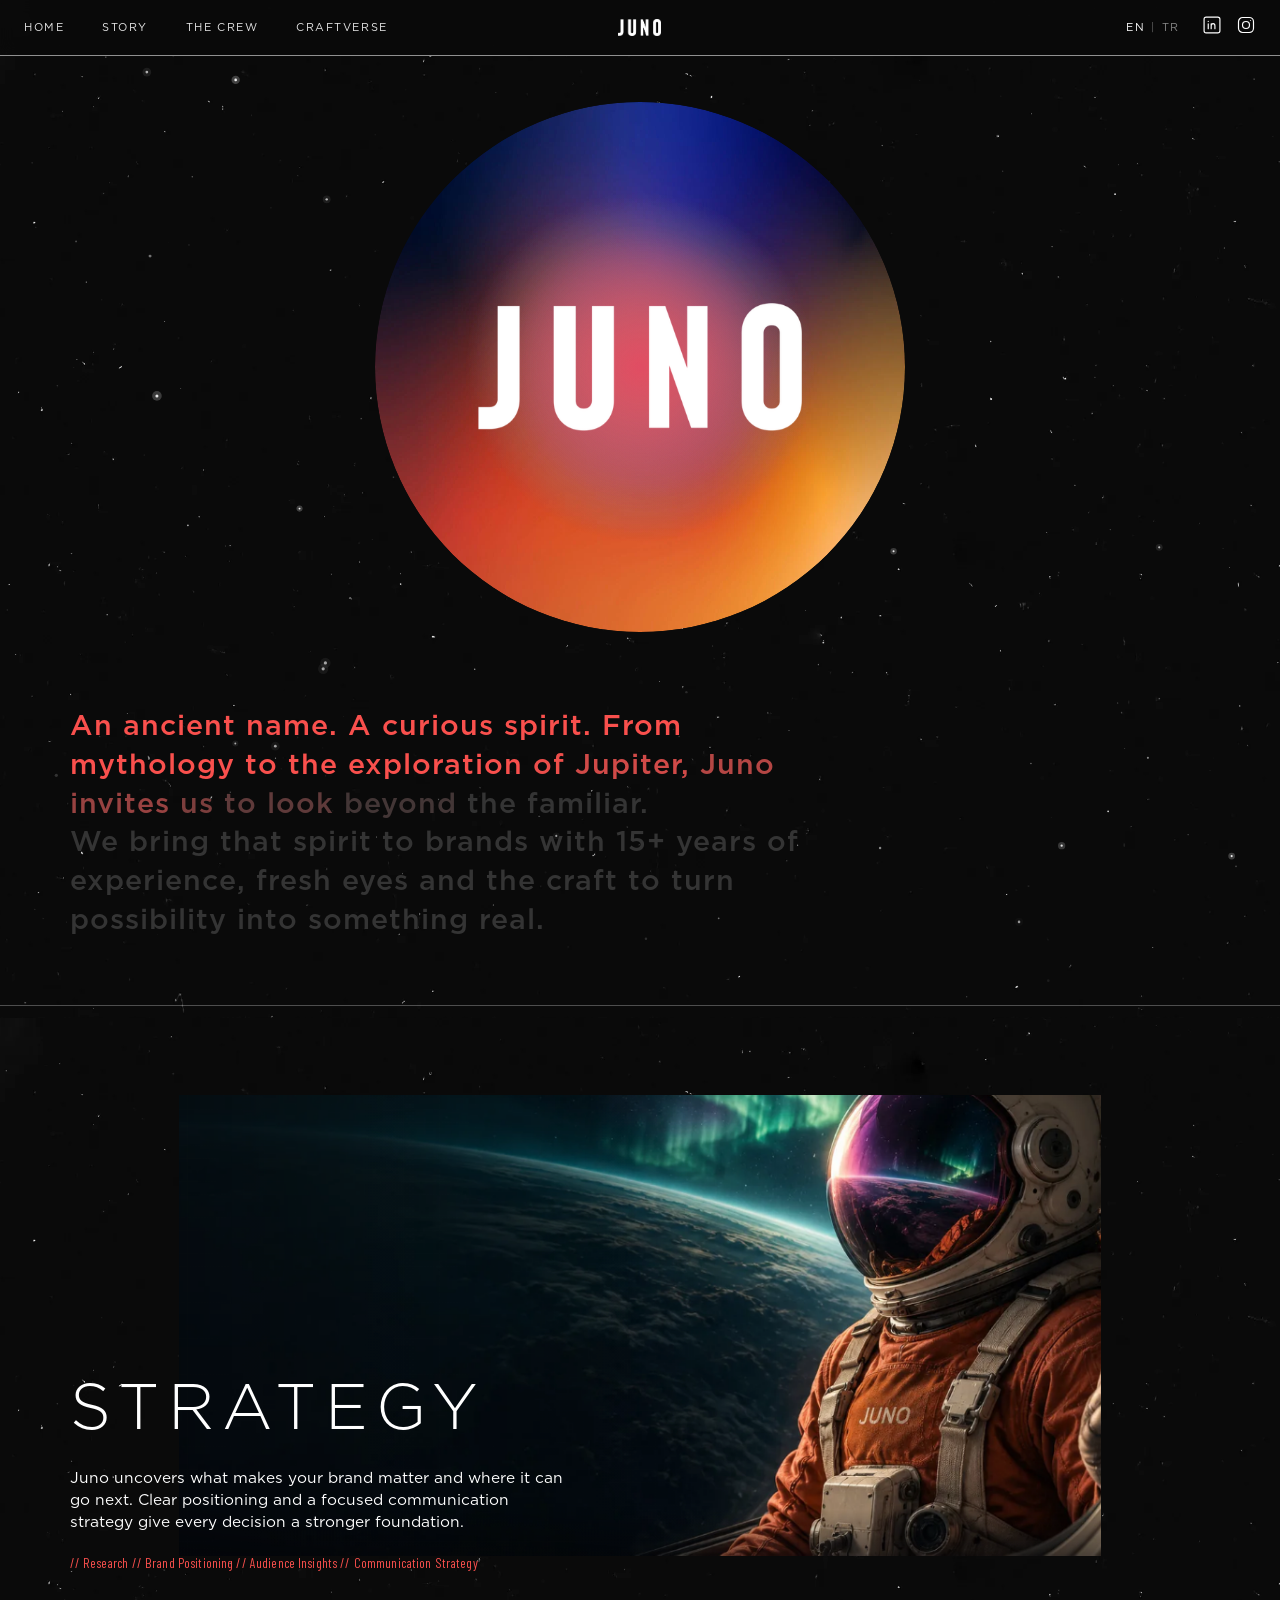
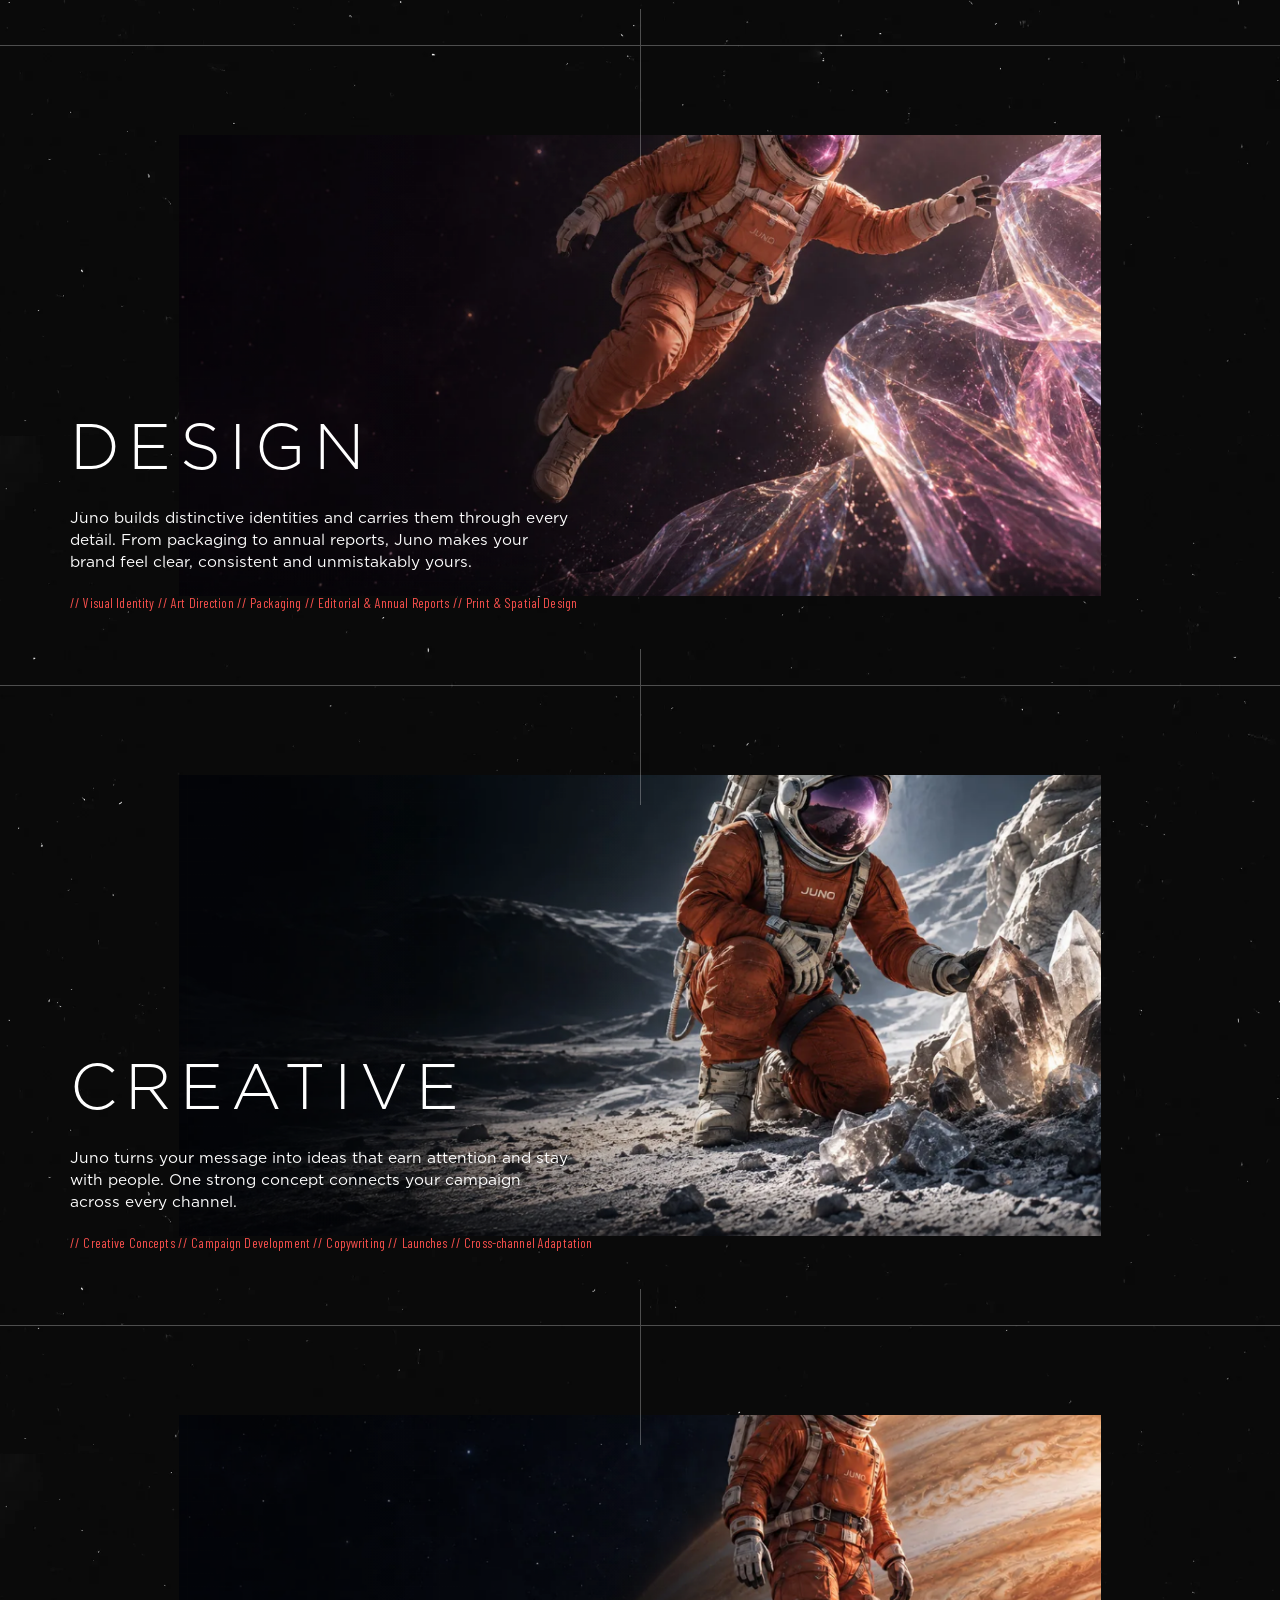
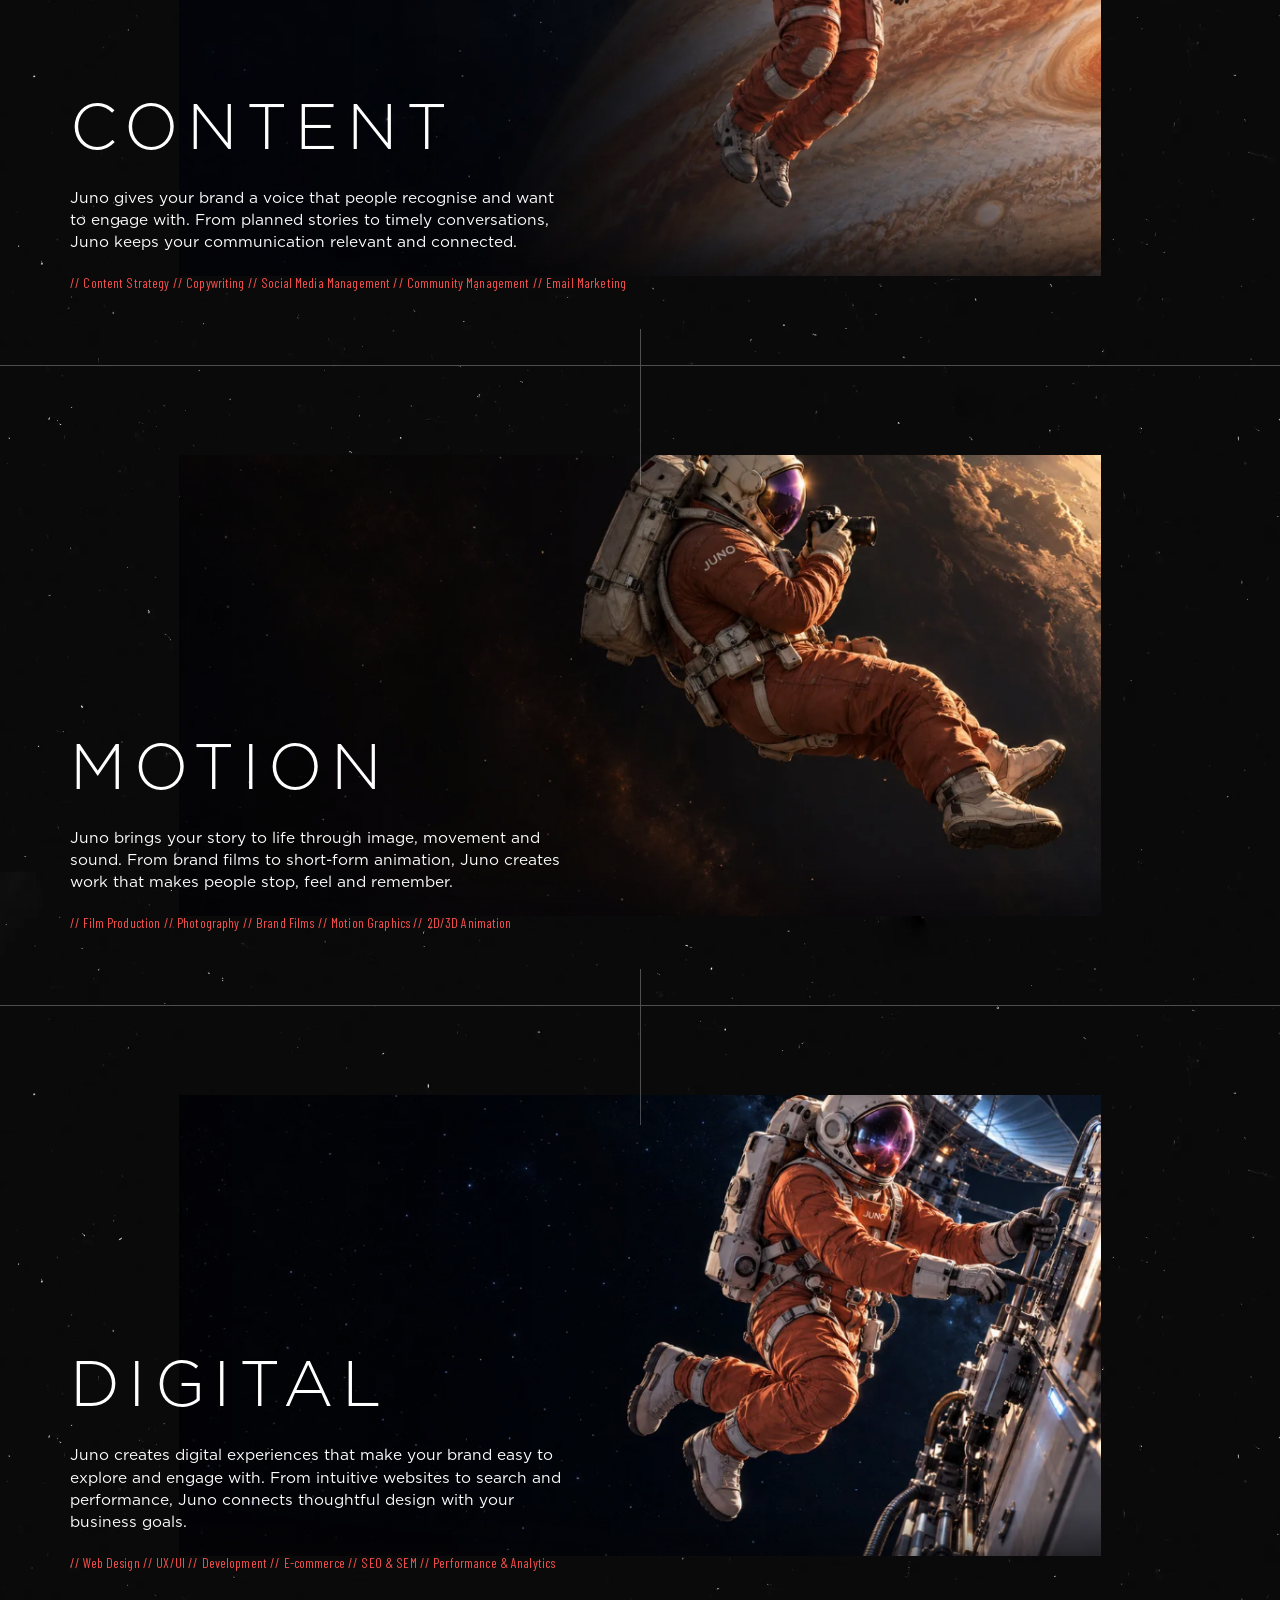
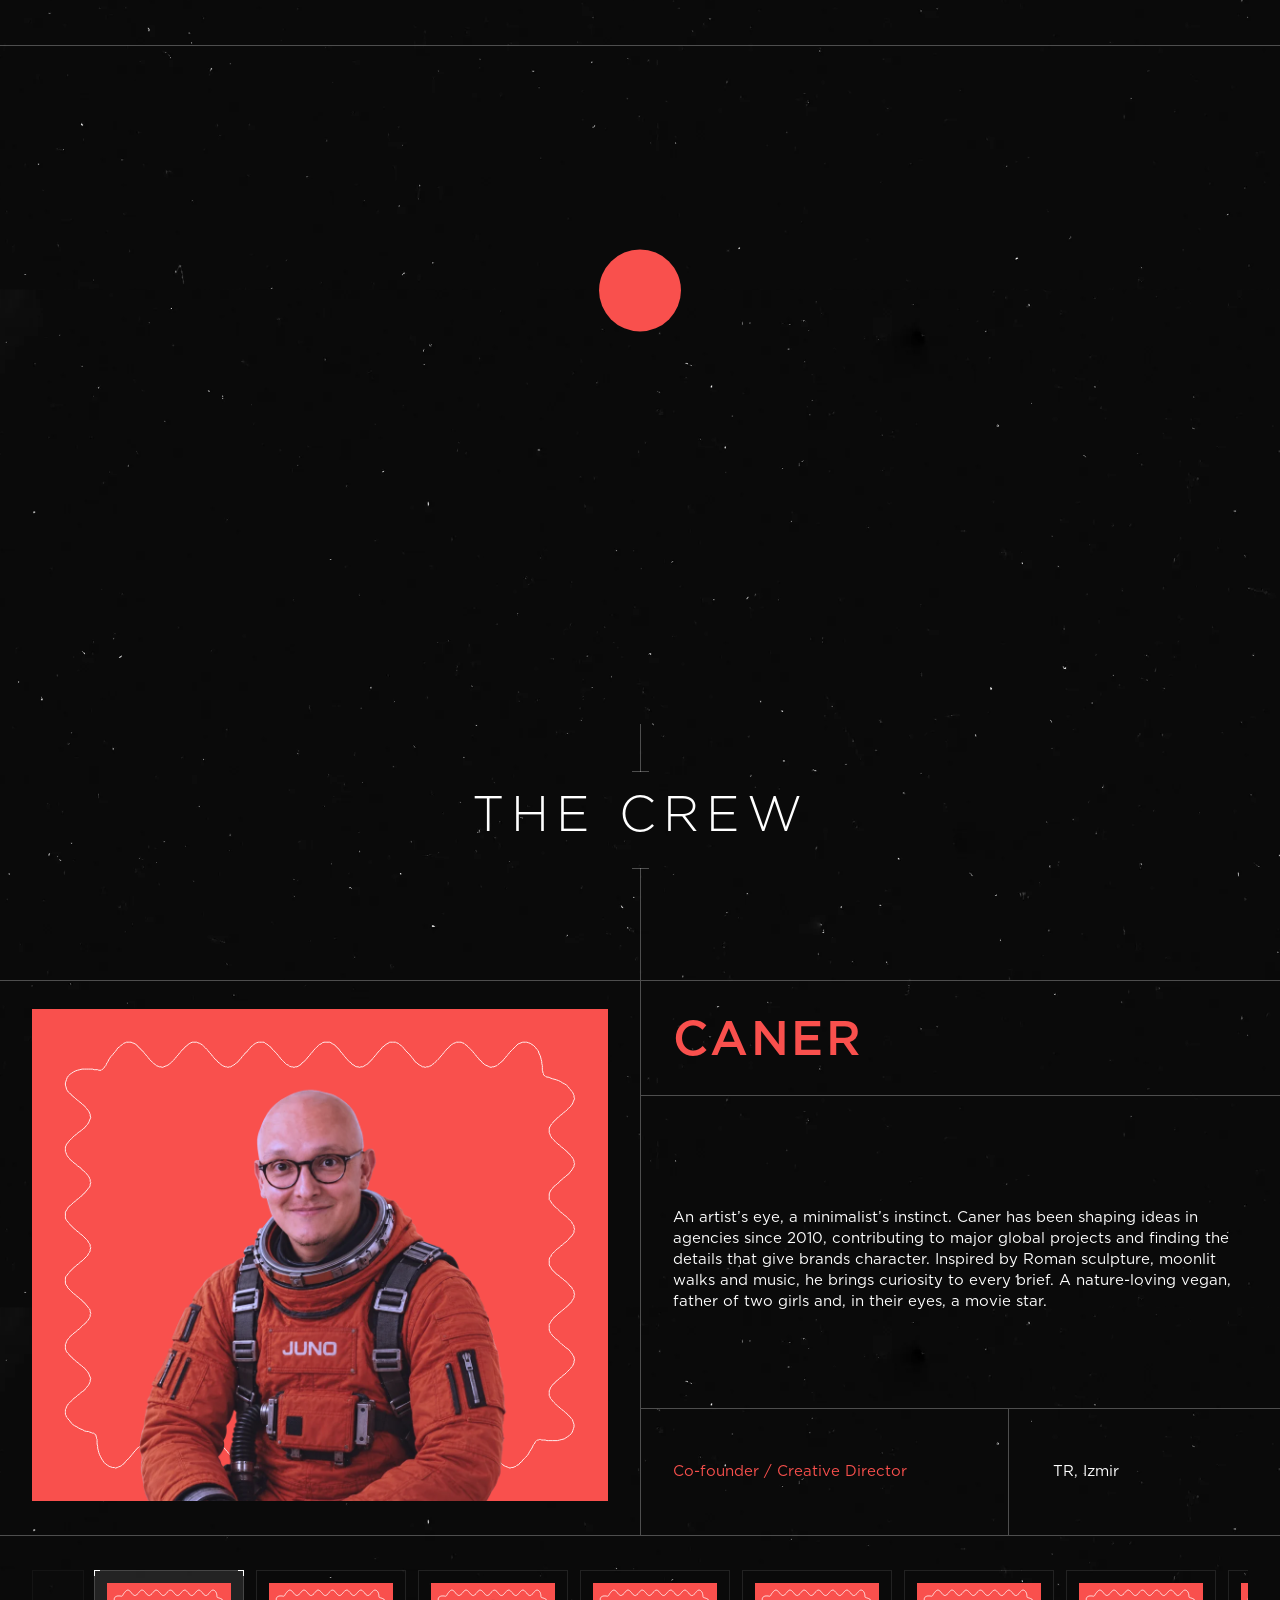
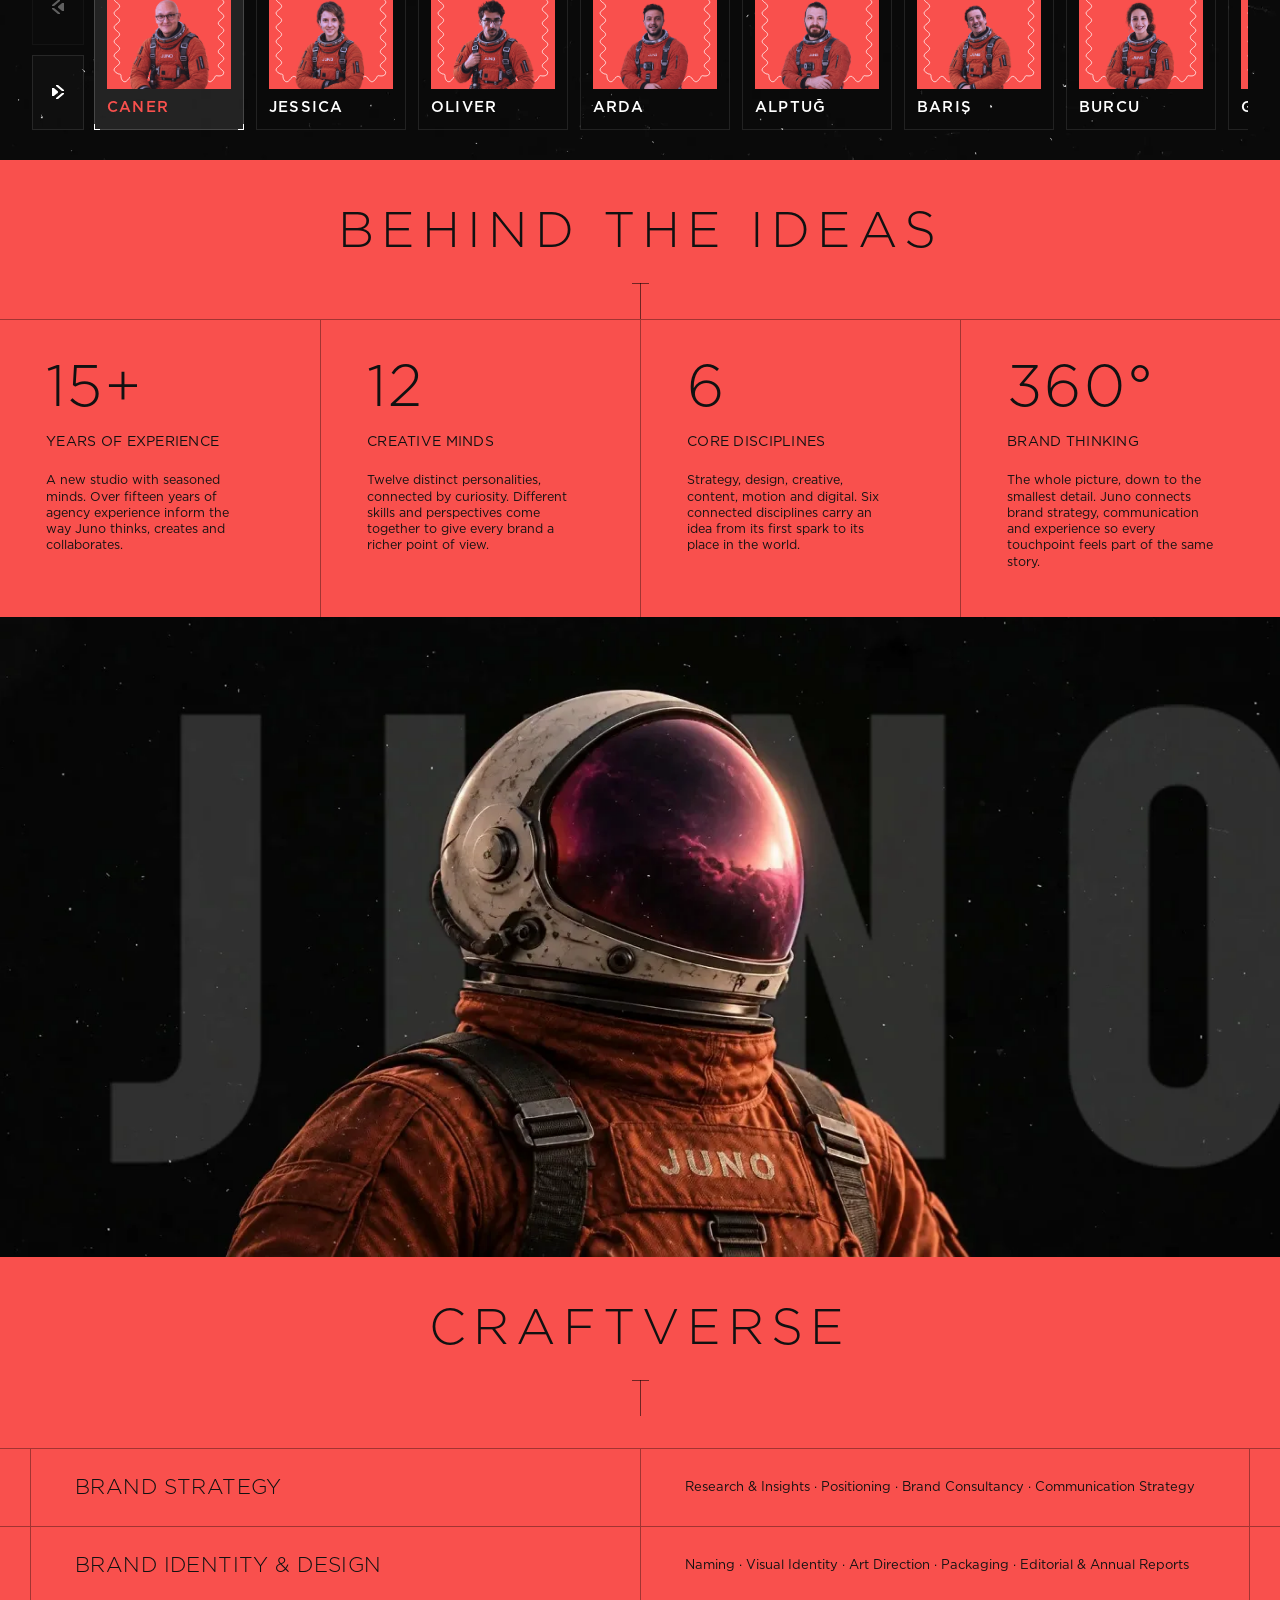
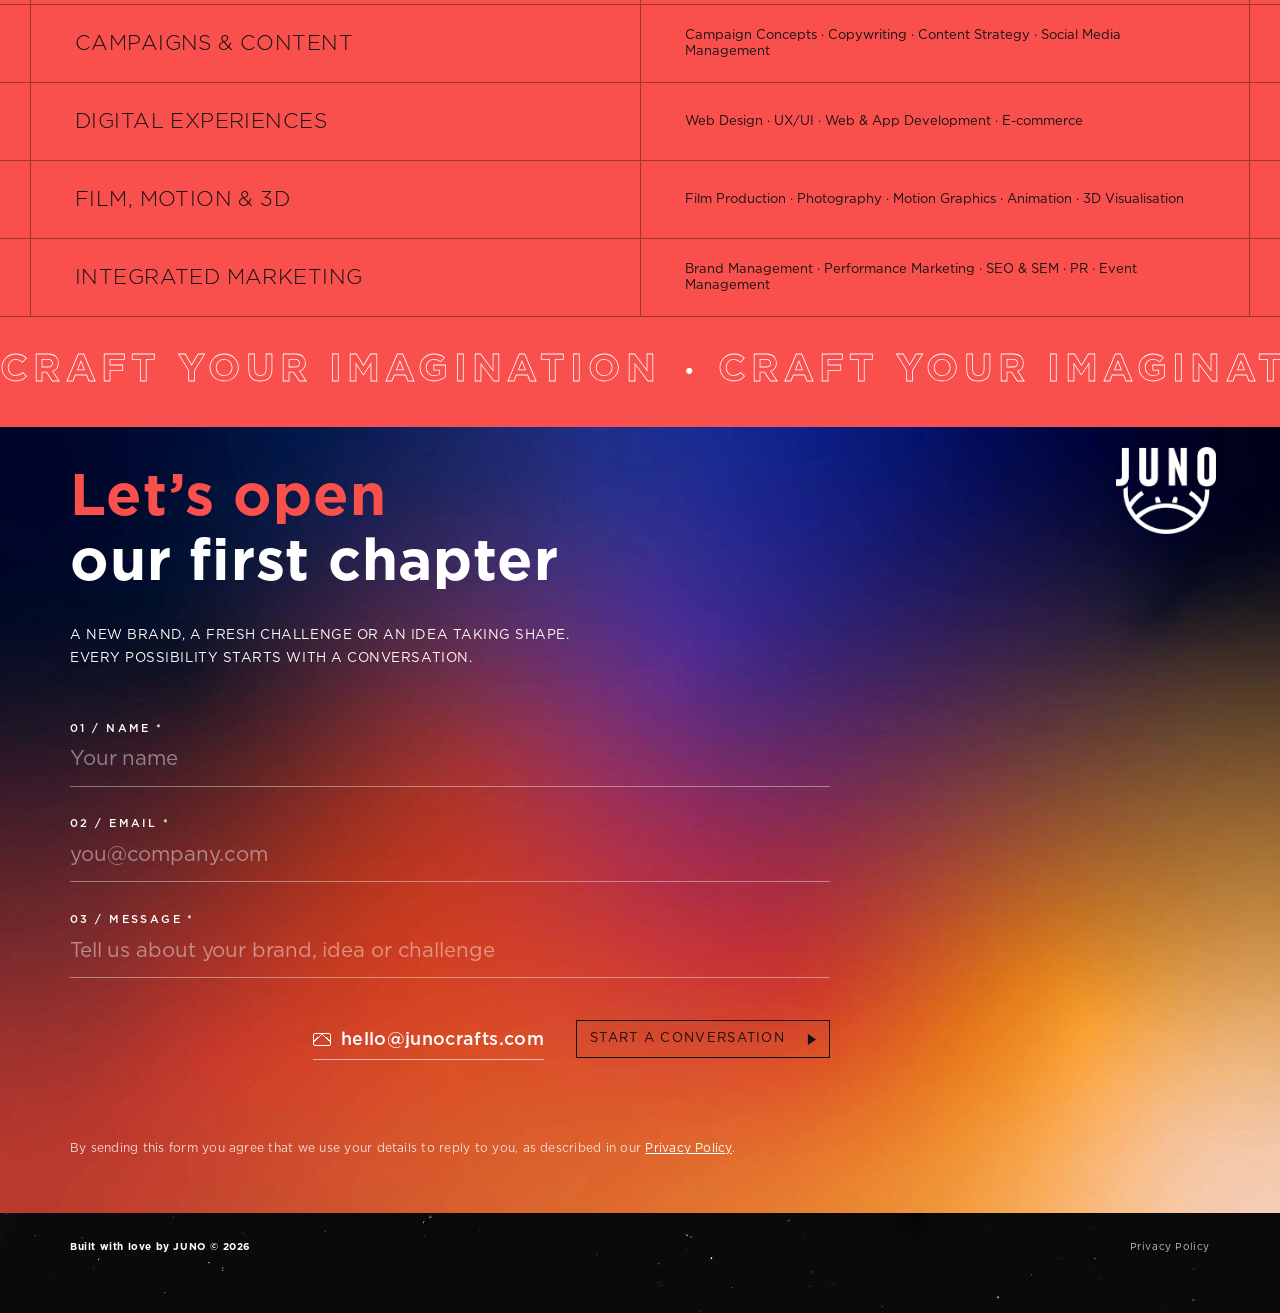
==== commit 302279b2: "Link preview image and tags; English by default" ====
--- a/index.html
+++ b/index.html
@@ -6,6 +6,18 @@
   <title>JUNO | Craft your imagination</title>
   <meta name="description" content="Juno is a creative studio for strategy, design, creative, content, motion and digital. 15+ years of experience, fresh eyes and the craft to turn possibility into something real.">
   <meta name="theme-color" content="#0a0a0a">
+  <!-- link preview (WhatsApp, LinkedIn, iMessage...) -->
+  <meta property="og:type" content="website">
+  <meta property="og:site_name" content="JUNO">
+  <meta property="og:title" content="JUNO | Craft your imagination">
+  <meta property="og:description" content="Juno is a creative studio for strategy, design, creative, content, motion and digital. 15+ years of experience, fresh eyes and the craft to turn possibility into something real.">
+  <meta property="og:url" content="https://junocrafts.com/">
+  <meta property="og:locale" content="en_GB">
+  <meta property="og:image" content="https://junocrafts.com/assets/img/og-juno.jpg">
+  <meta property="og:image:width" content="1200">
+  <meta property="og:image:height" content="630">
+  <meta property="og:image:alt" content="The JUNO logo on a glowing planet in a starry sky">
+  <meta name="twitter:card" content="summary_large_image">
   <link rel="icon" href="assets/logo/juno-symbol.webp">
   <link rel="alternate" hreflang="en" href="https://junocrafts.com/">
   <link rel="alternate" hreflang="tr" href="https://junocrafts.com/tr/">
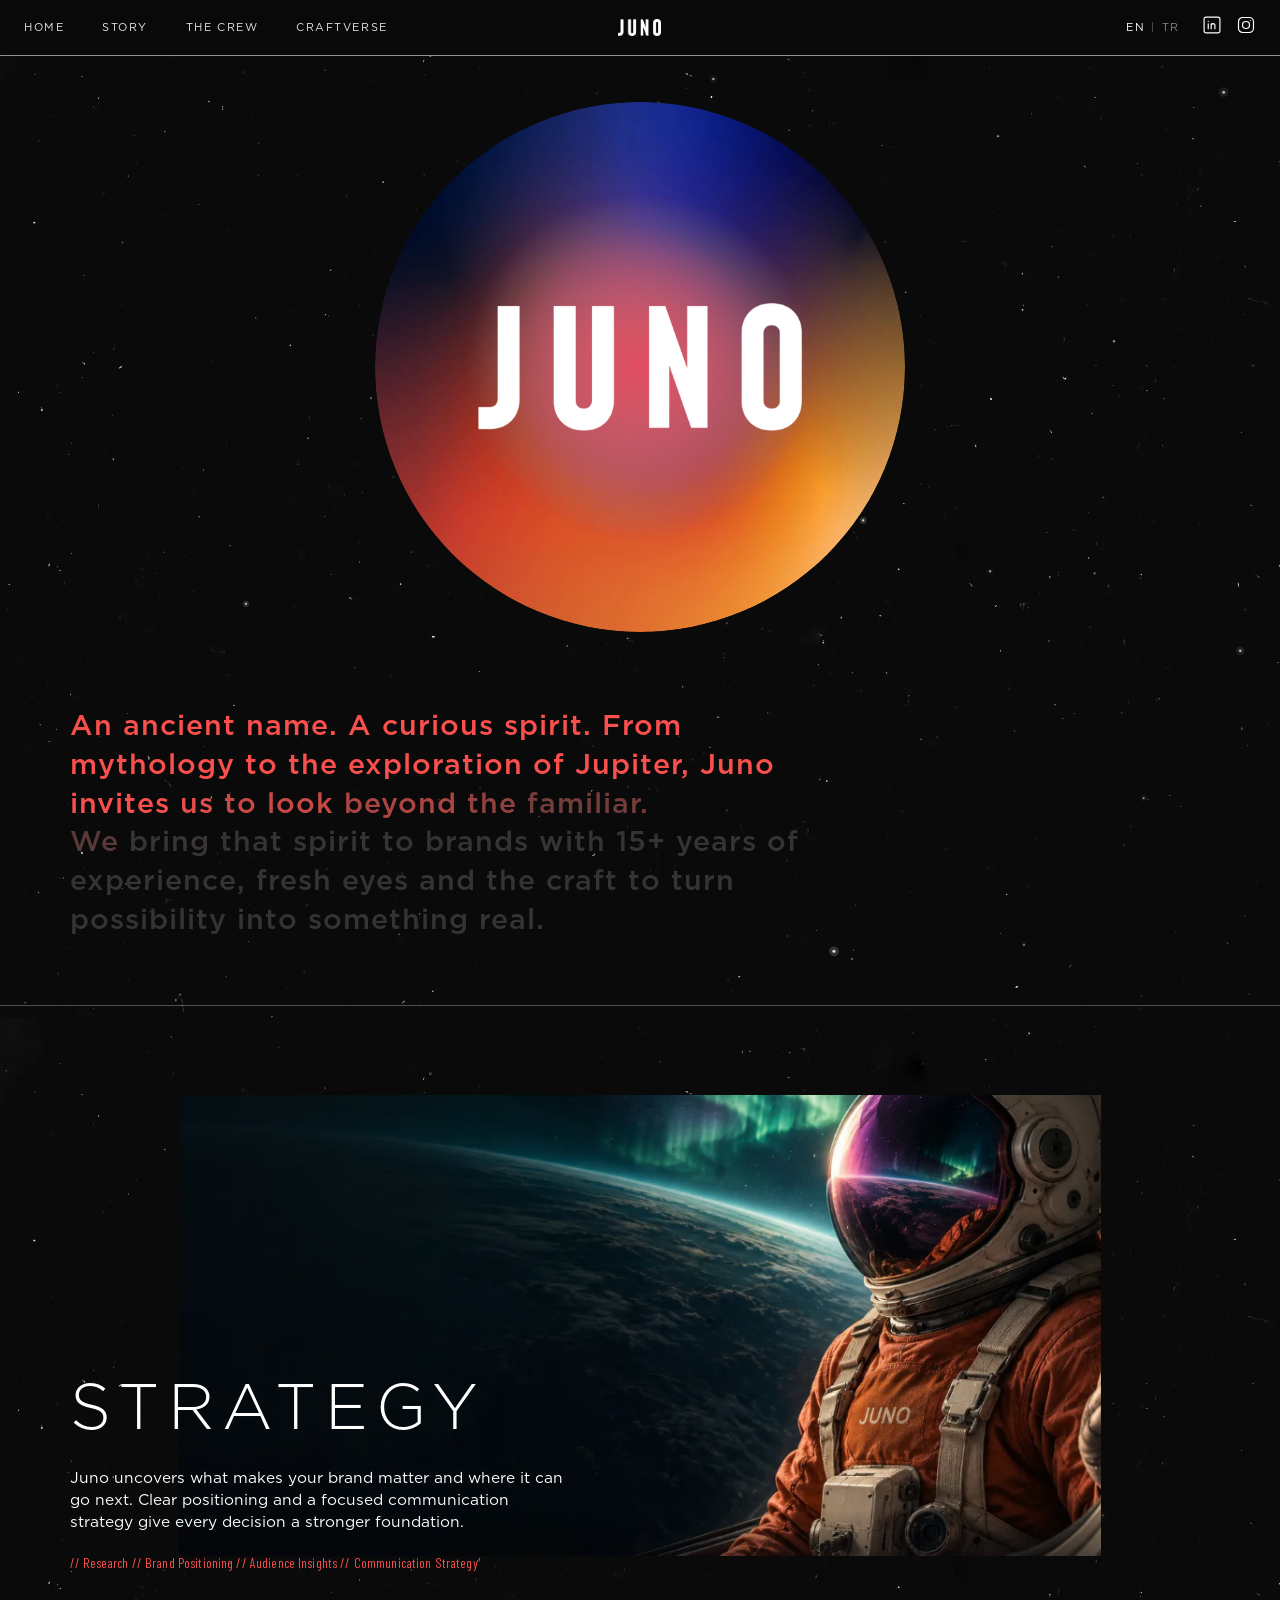
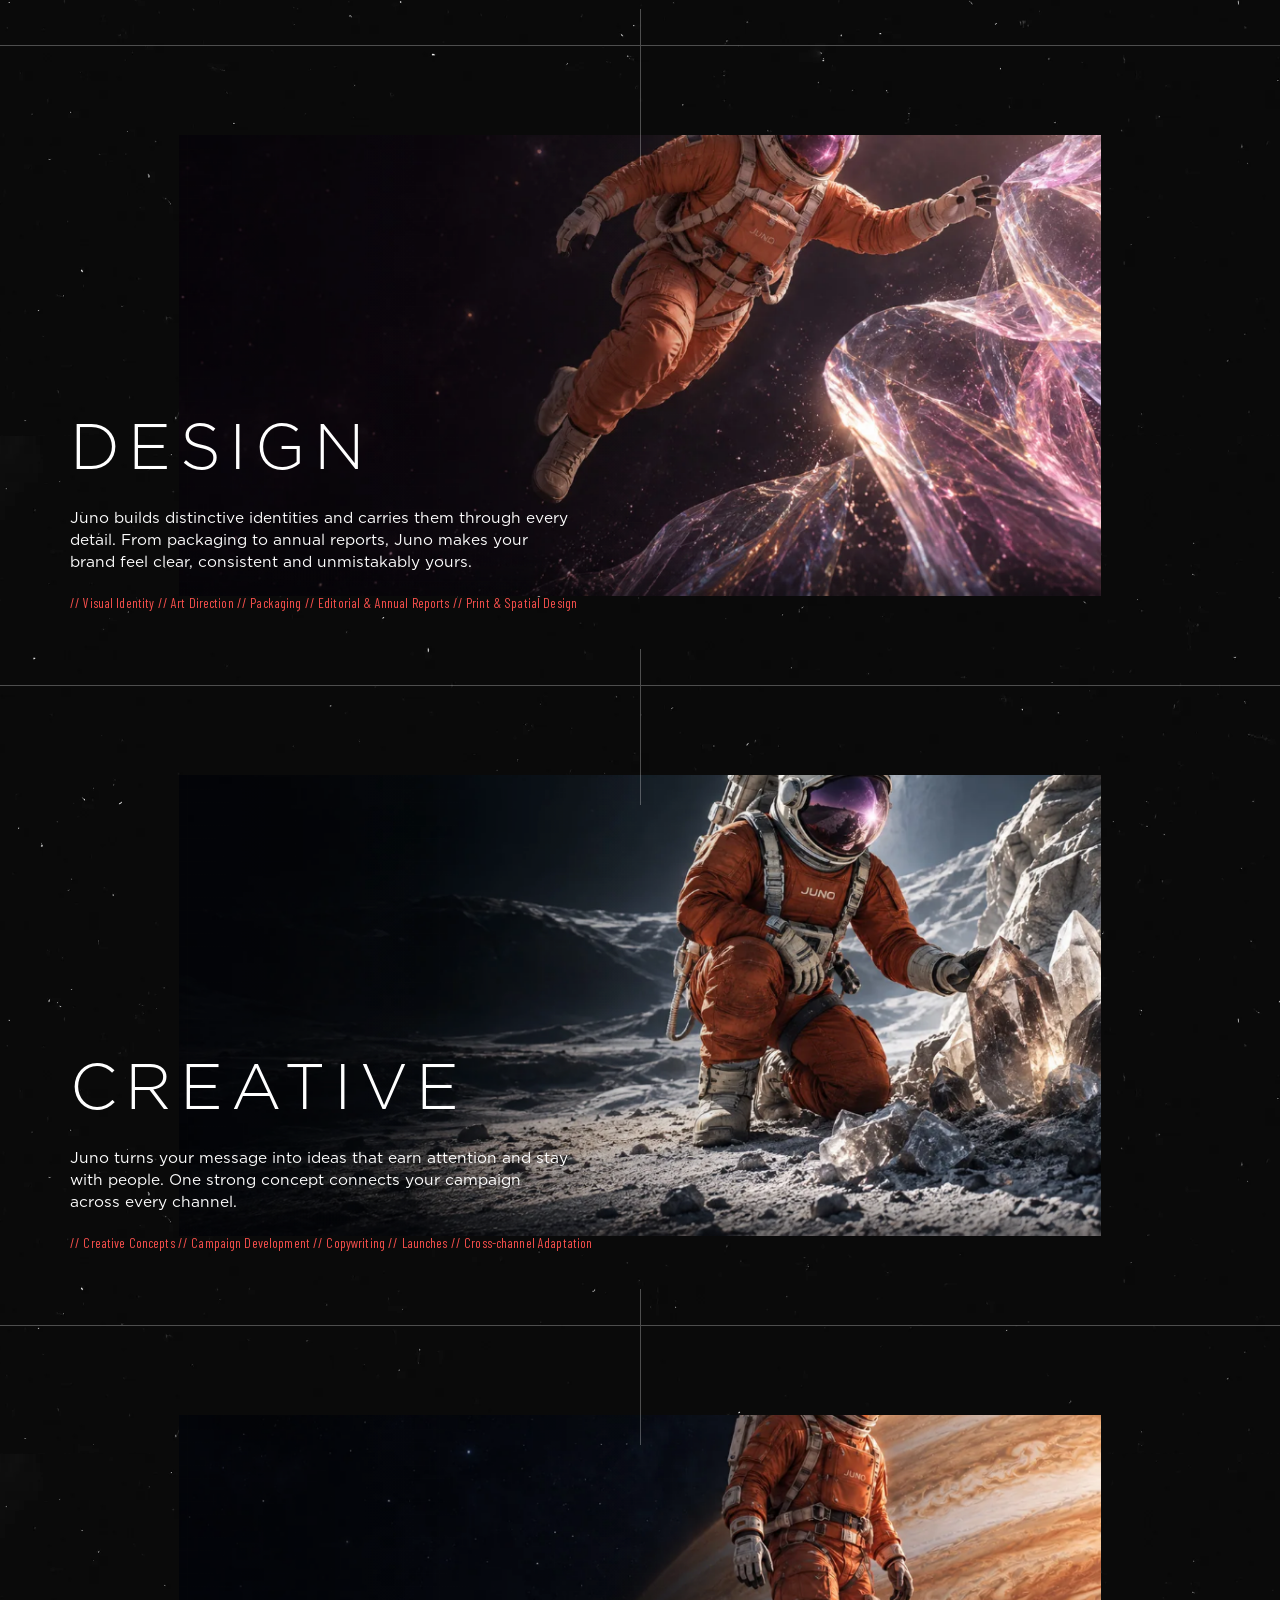
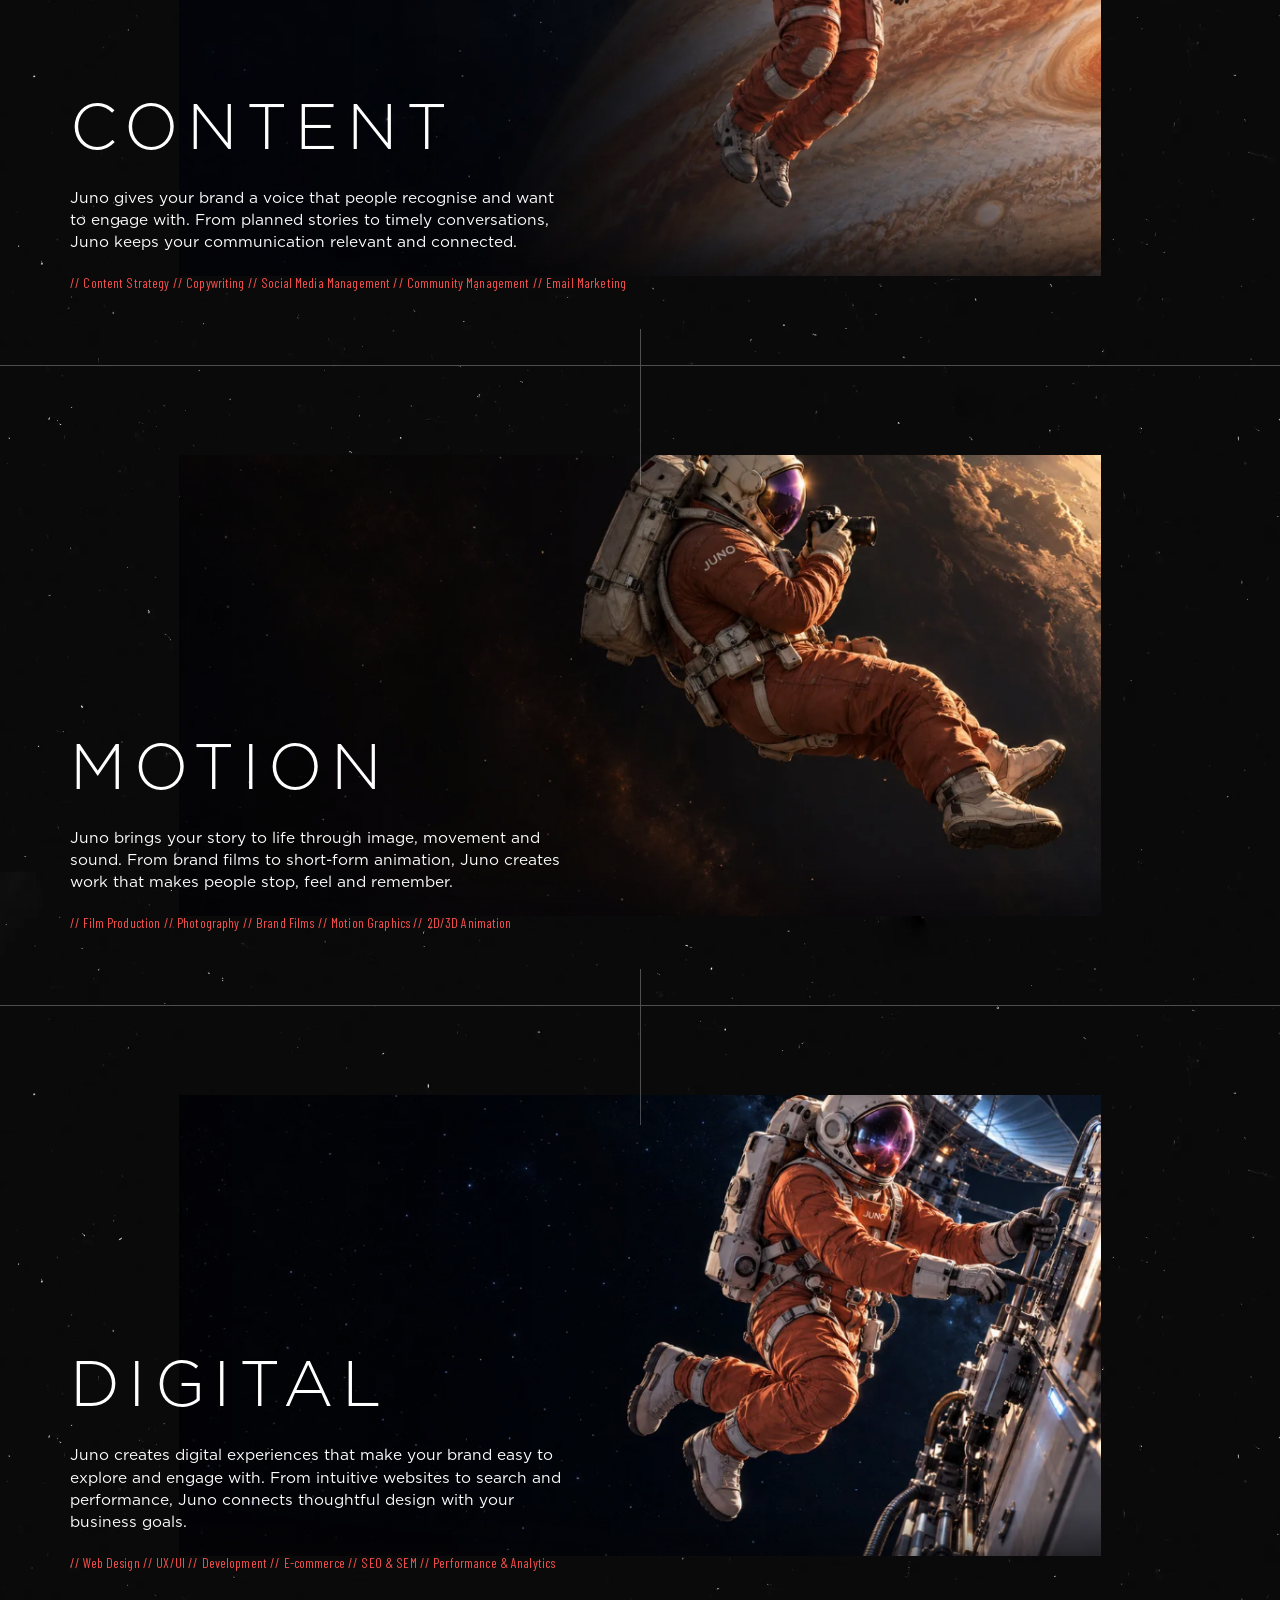
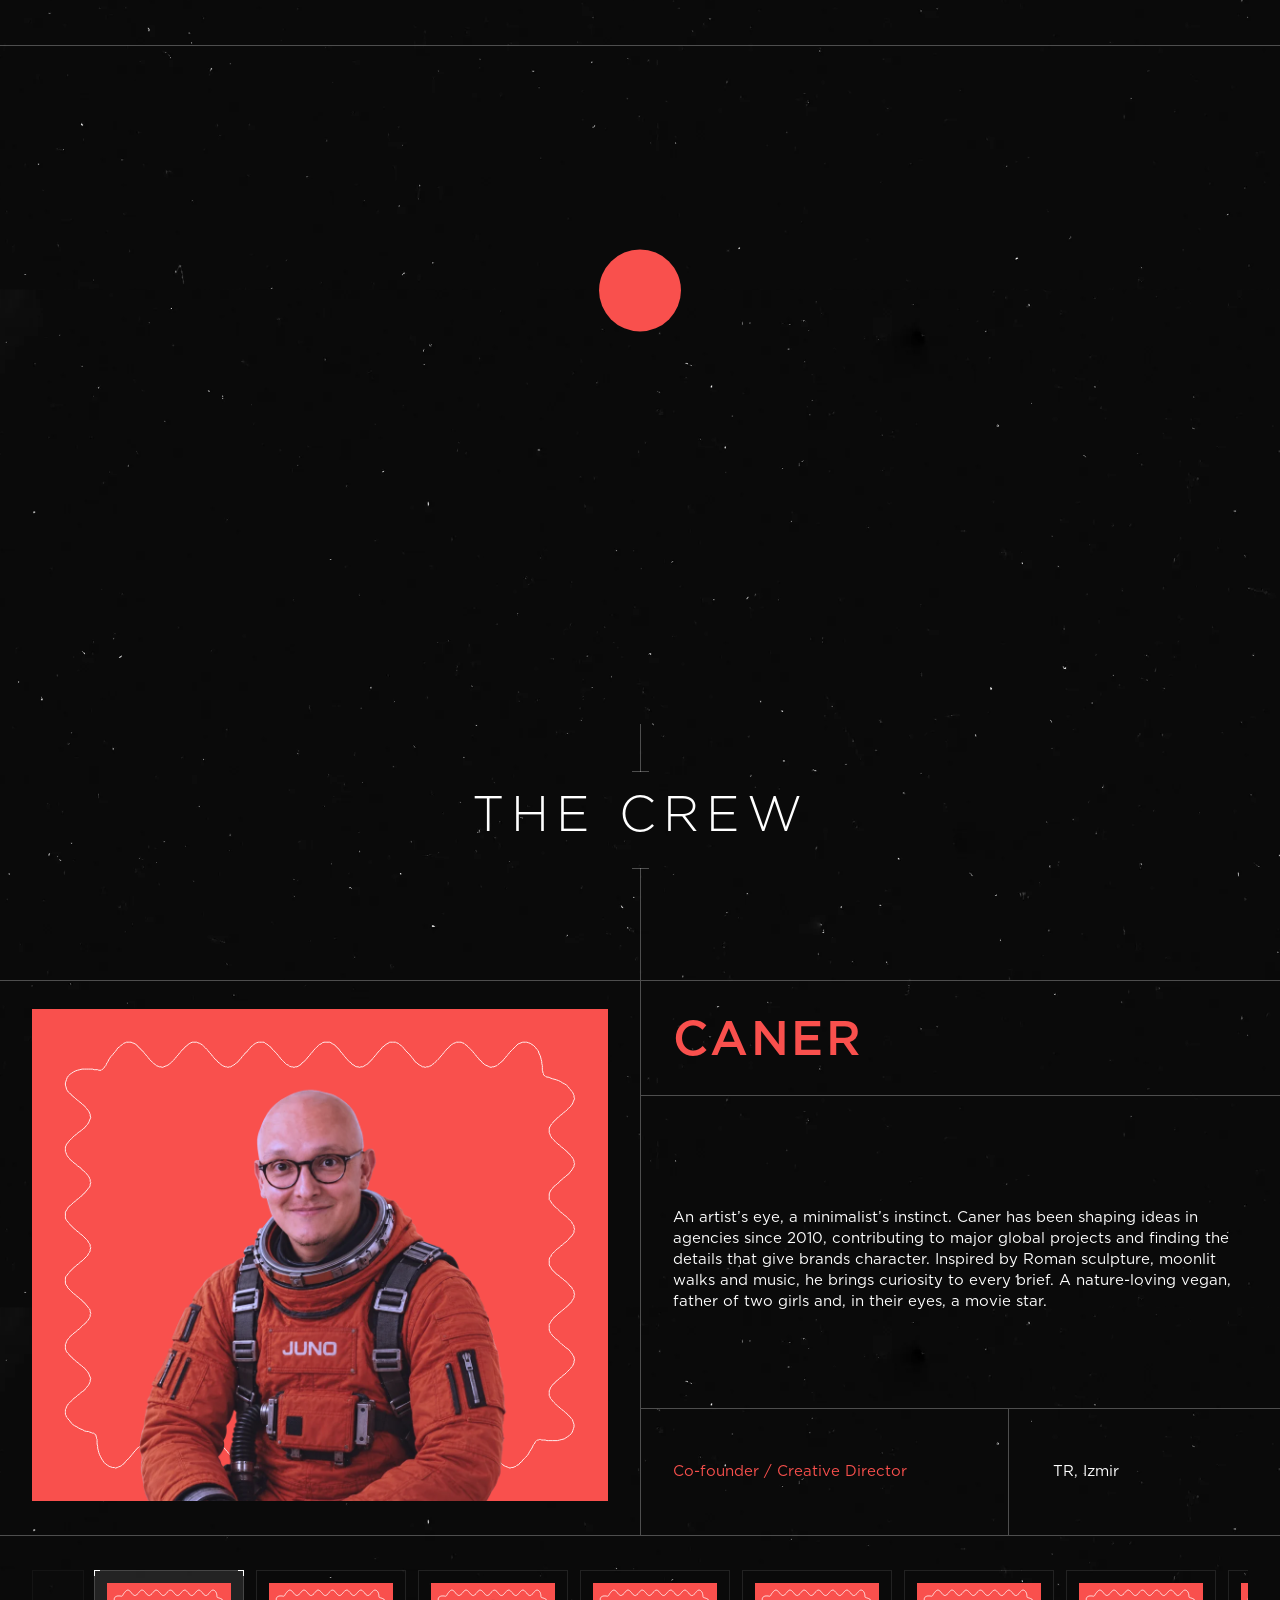
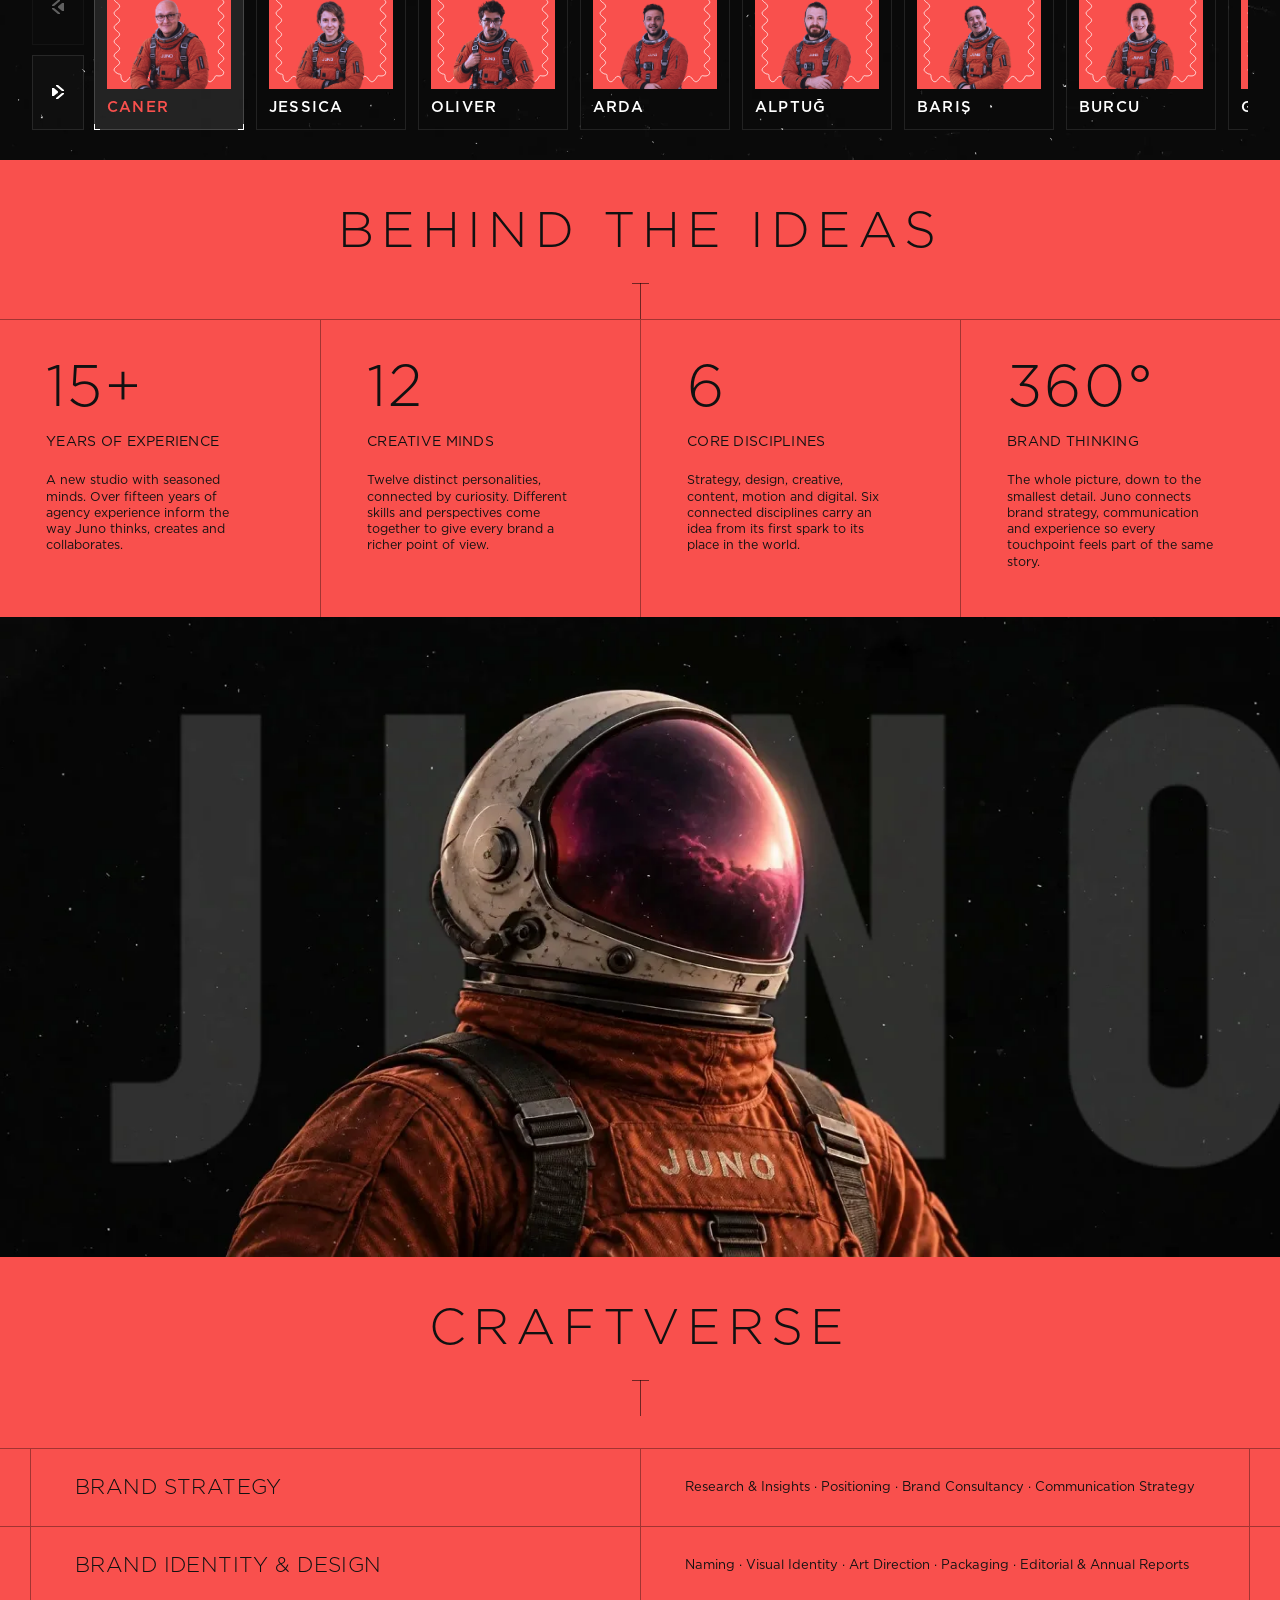
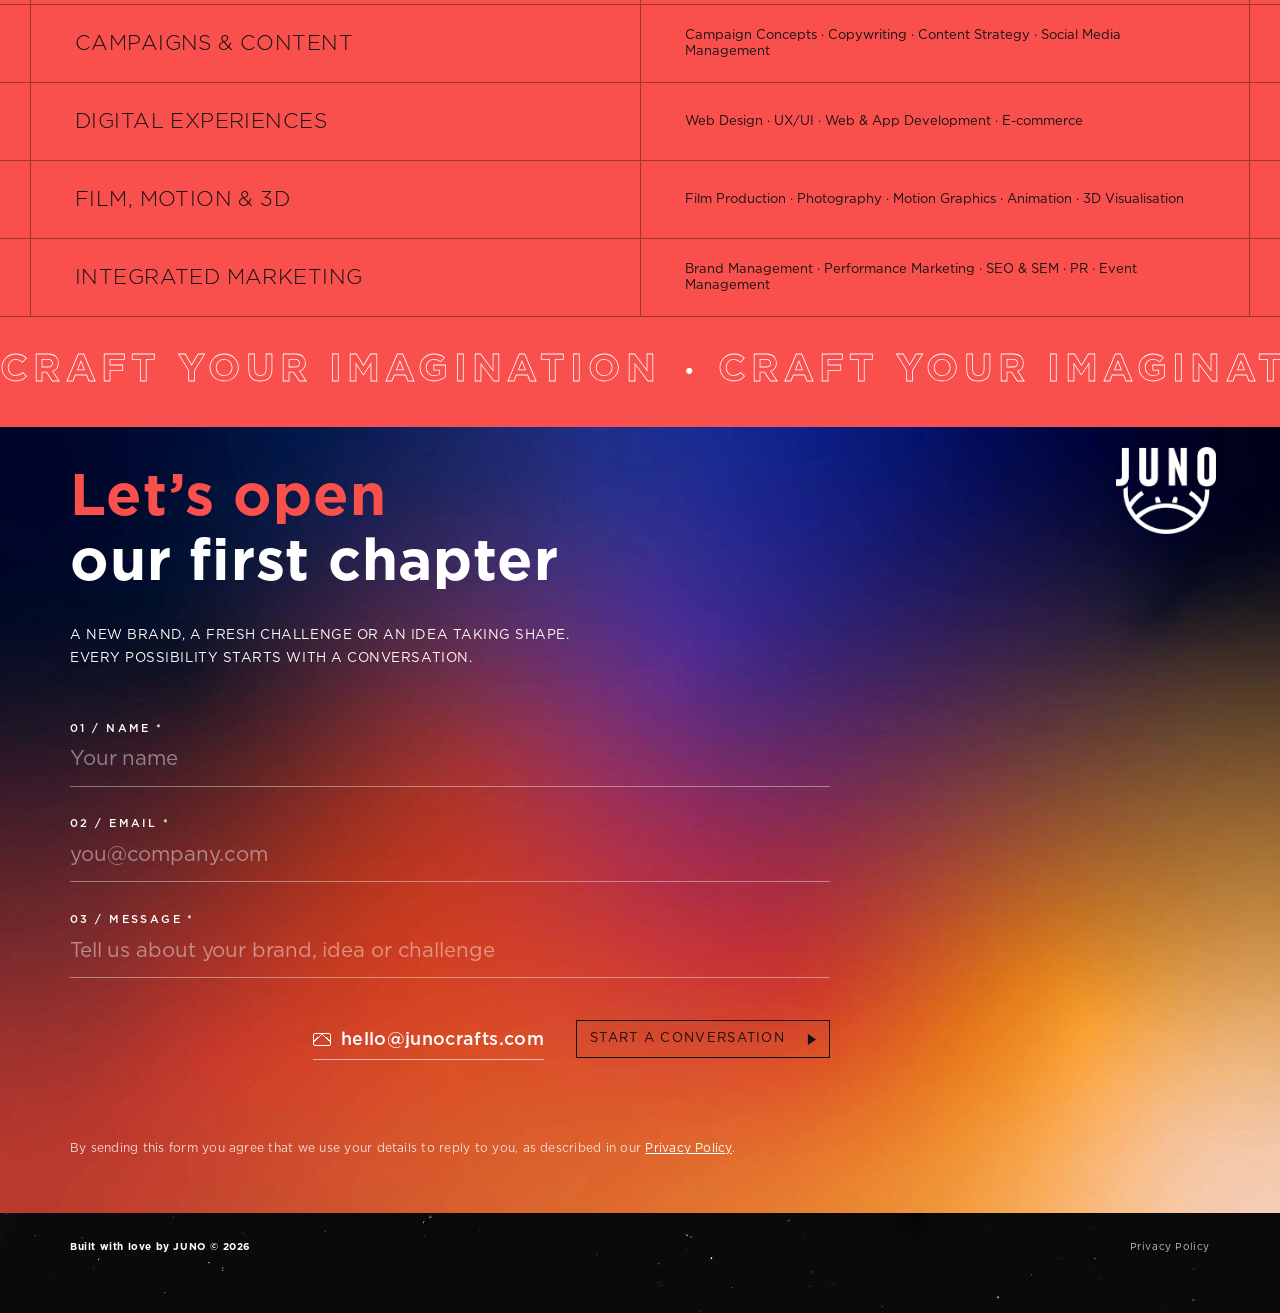
==== commit 9a4ed86b: "Phone: room under the astronauts' feet, lighter zoom" ====
--- a/index.html
+++ b/index.html
@@ -21,7 +21,7 @@
   <link rel="icon" href="assets/logo/juno-symbol.webp">
   <link rel="alternate" hreflang="en" href="https://junocrafts.com/">
   <link rel="alternate" hreflang="tr" href="https://junocrafts.com/tr/">
-  <link rel="stylesheet" href="assets/css/style.css?v=16">
+  <link rel="stylesheet" href="assets/css/style.css?v=18">
 </head>
 <body>
 
@@ -250,6 +250,6 @@
 
 <footer class="foot"><span>Built with love by JUNO © 2026</span><a href="privacy.html">Privacy Policy</a></footer>
 
-<script src="assets/js/main.js?v=16" defer></script>
+<script src="assets/js/main.js?v=18" defer></script>
 </body>
 </html>
--- a/assets/css/style.css
+++ b/assets/css/style.css
@@ -547,7 +547,15 @@
   .svc__media img, .svc__media video { object-position: var(--focus, 80%) center; } /* each video centred on its astronaut */
   #strategy { --focus: 100%; } #design { --focus: 60%; } #creative { --focus: 85%; }
   #content { --focus: 82%; } #motion { --focus: 100%; } #digital { --focus: 85%; }
-  .svc__media::after { inset: -1px; background: linear-gradient(0deg, var(--black) 0%, transparent 3%); } /* only the last few pixels fade, below the feet */
+  .svc__media::after { display: none; }
+  /* phones: the video takes the top 90% of its box and melts into the page at its very bottom edge,
+     so feet that reach the bottom of a clip still have room under them */
+  .svc__media img, .svc__media video {
+    height: 90%;
+    -webkit-mask-image: linear-gradient(to bottom, #000 93%, transparent 100%);
+    mask-image: linear-gradient(to bottom, #000 93%, transparent 100%);
+  }
+  #motion .svc__media video { height: 84%; } /* his boots reach the very bottom corner of this clip */
   .svc__title { font-size: 28px; margin-bottom: 12px; letter-spacing: .1em; }
   .svc__body p { font-size: 13px; line-height: 1.5; }
   .svc__body .tags { font-size: 12.5px; margin-top: 14px; }
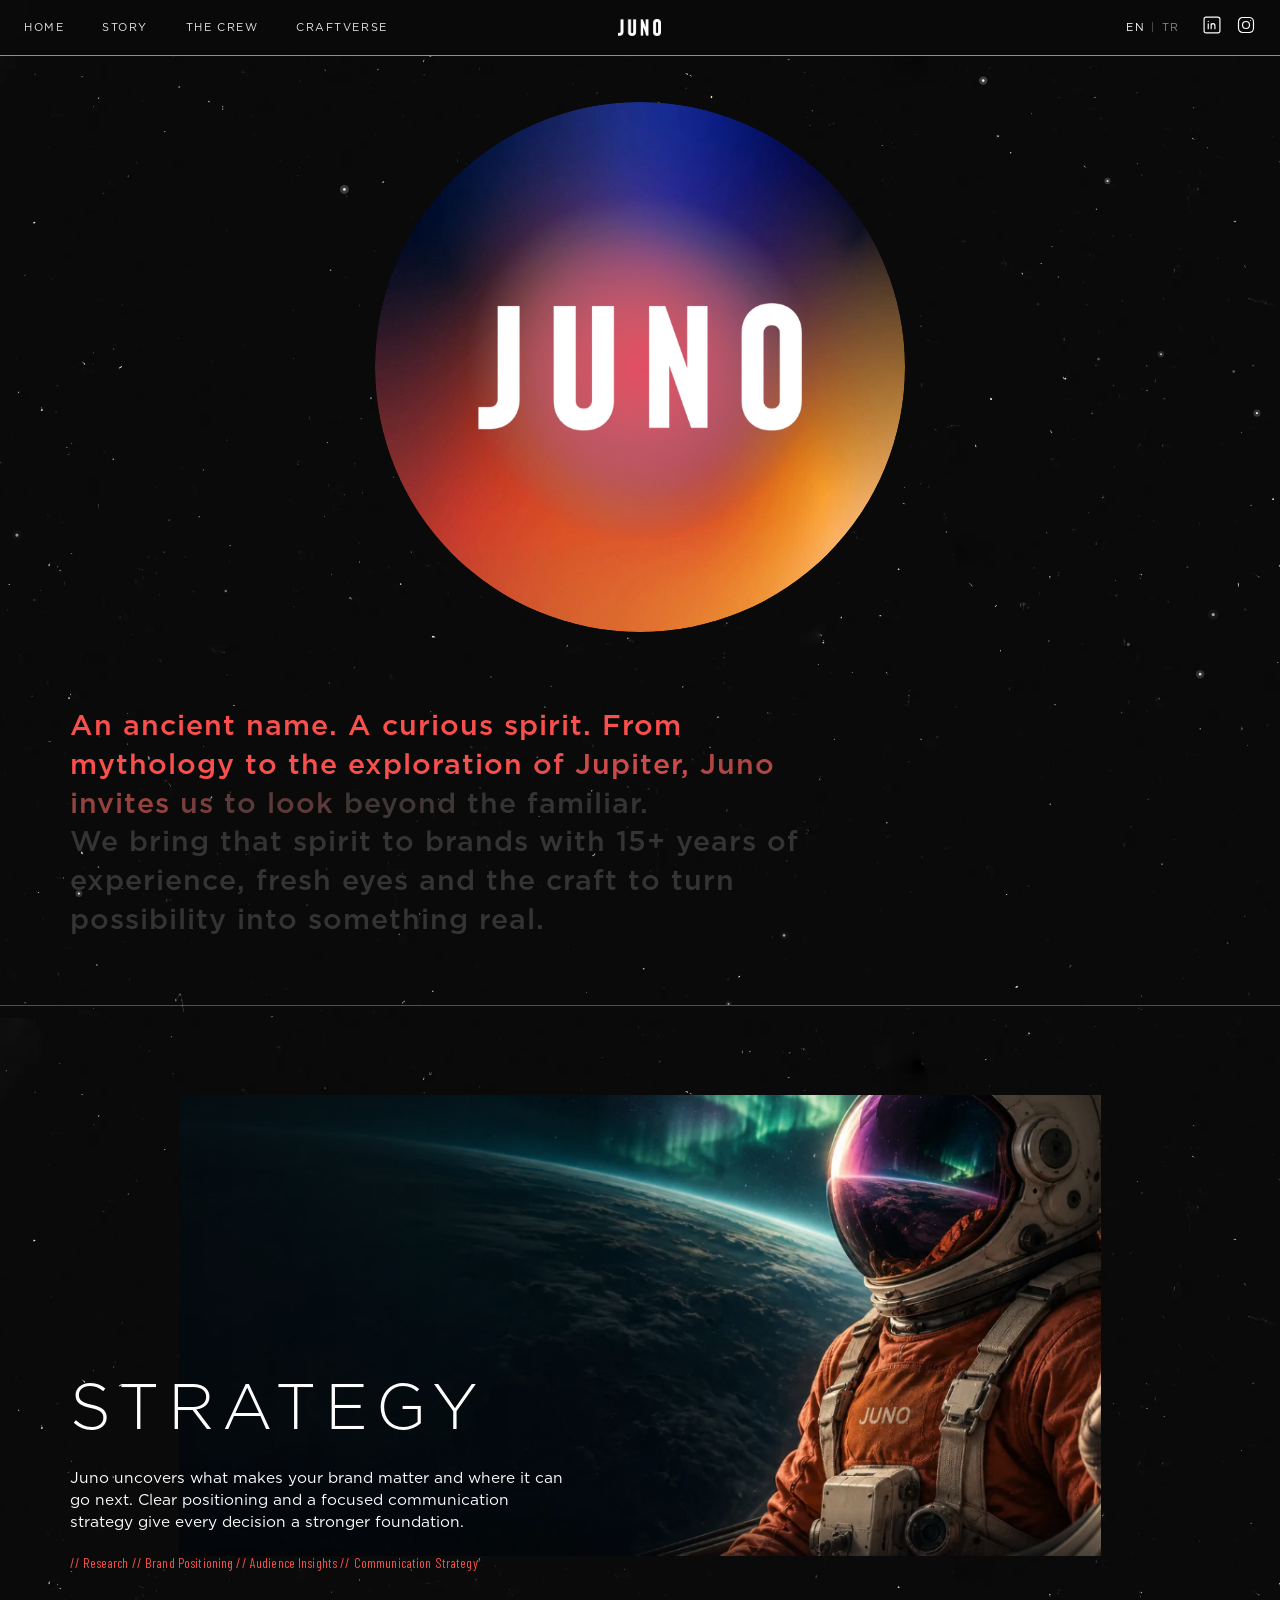
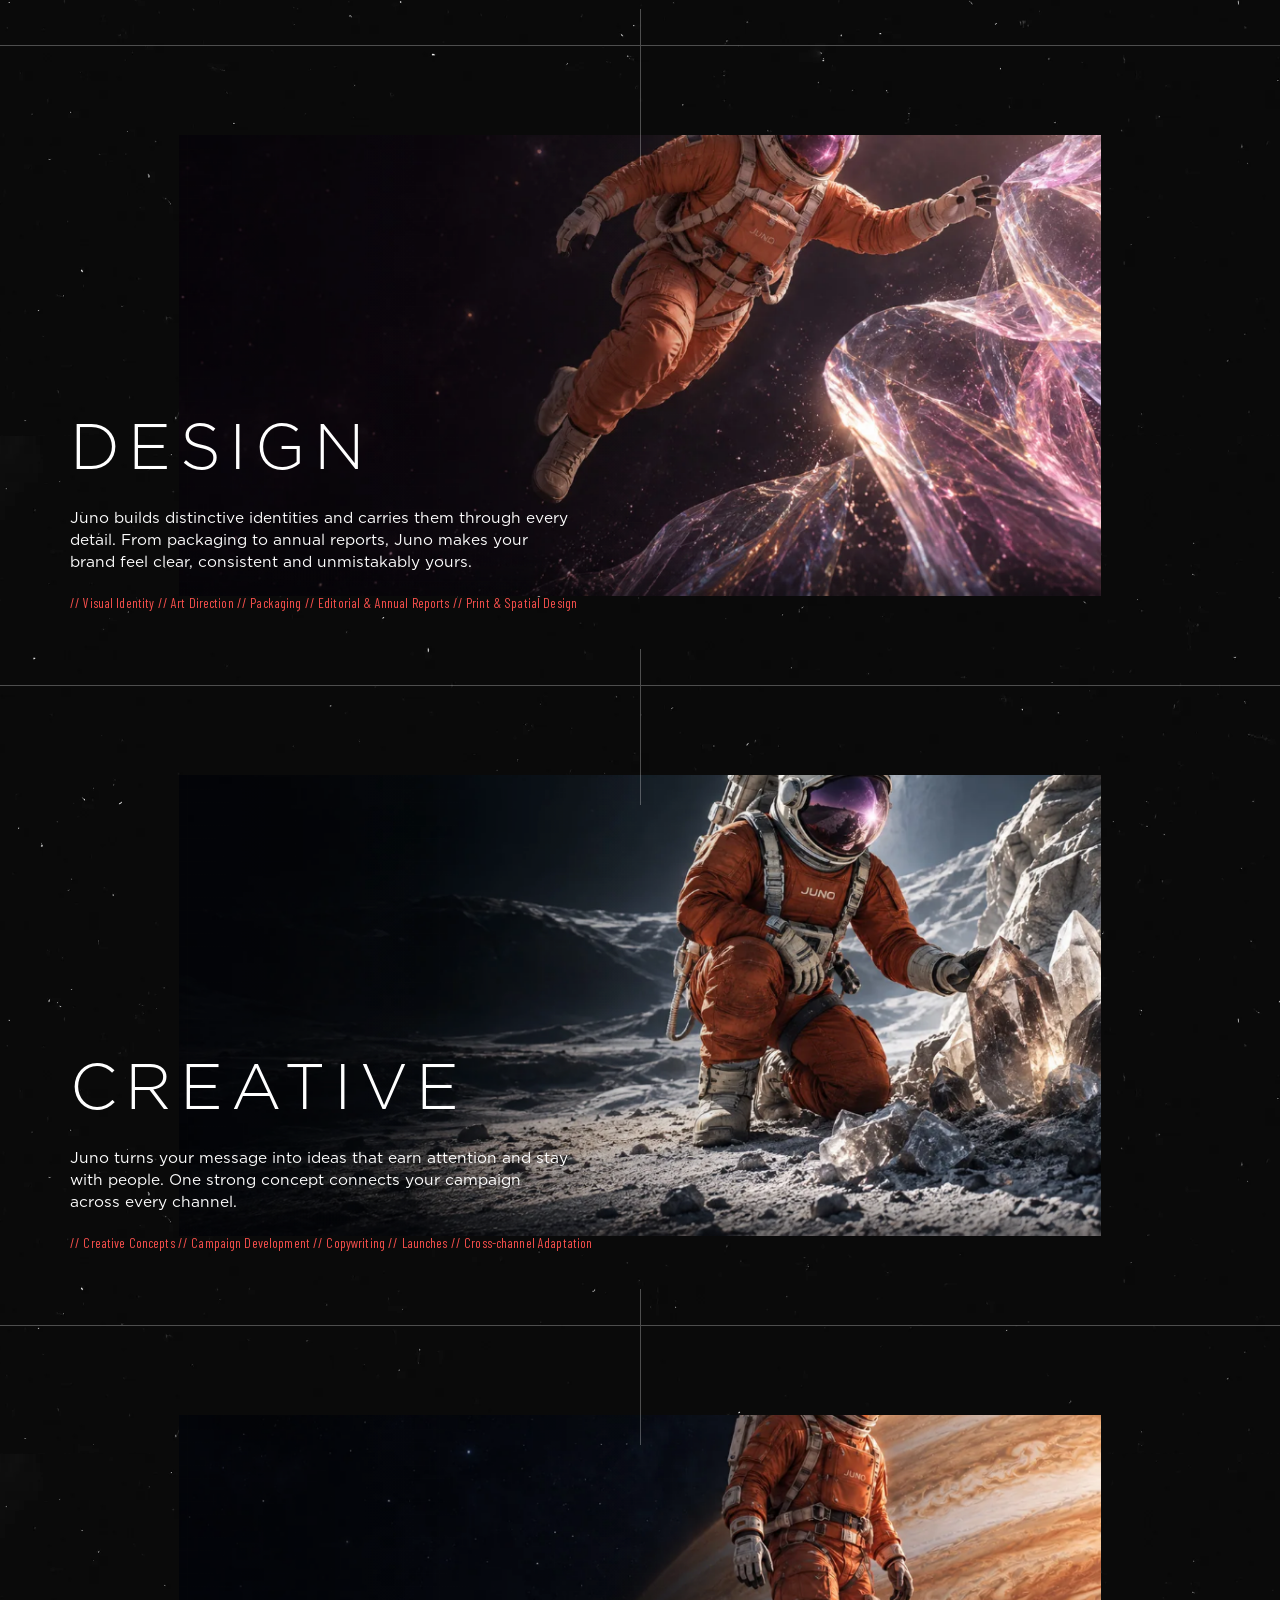
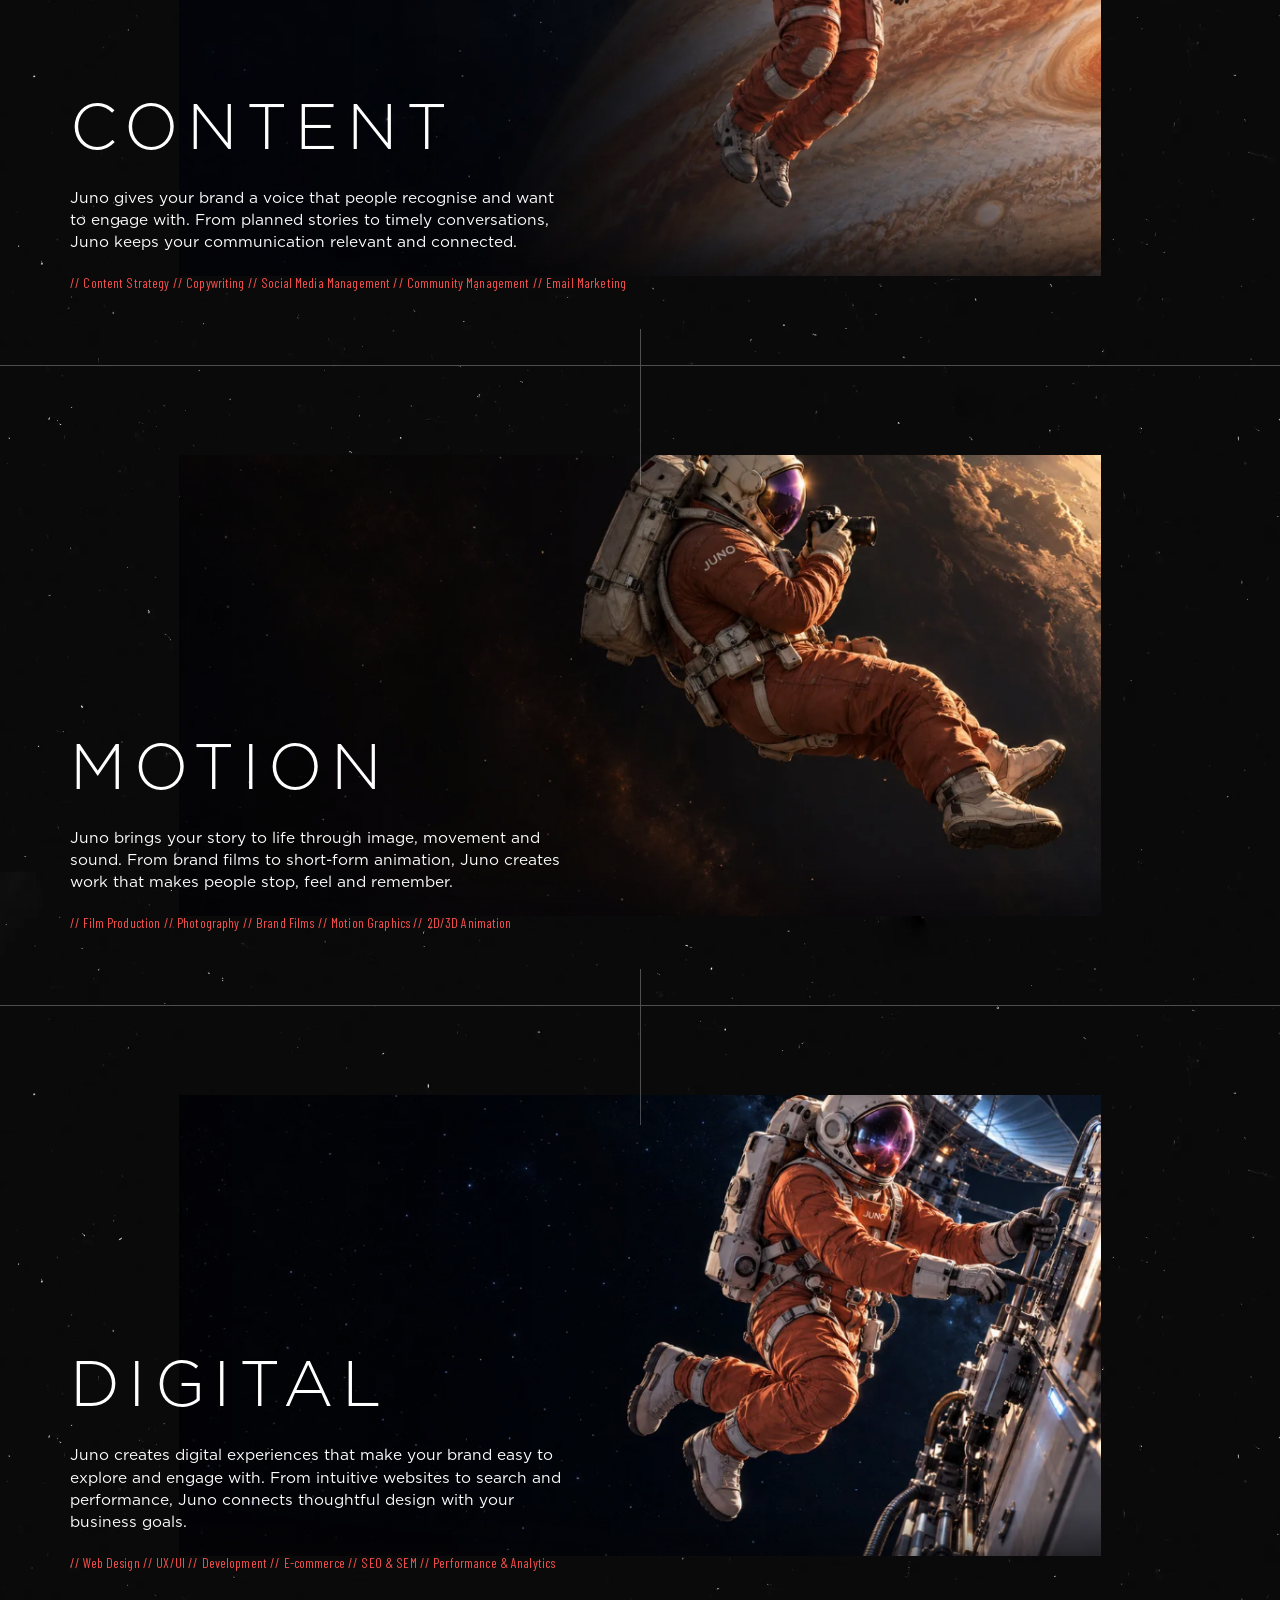
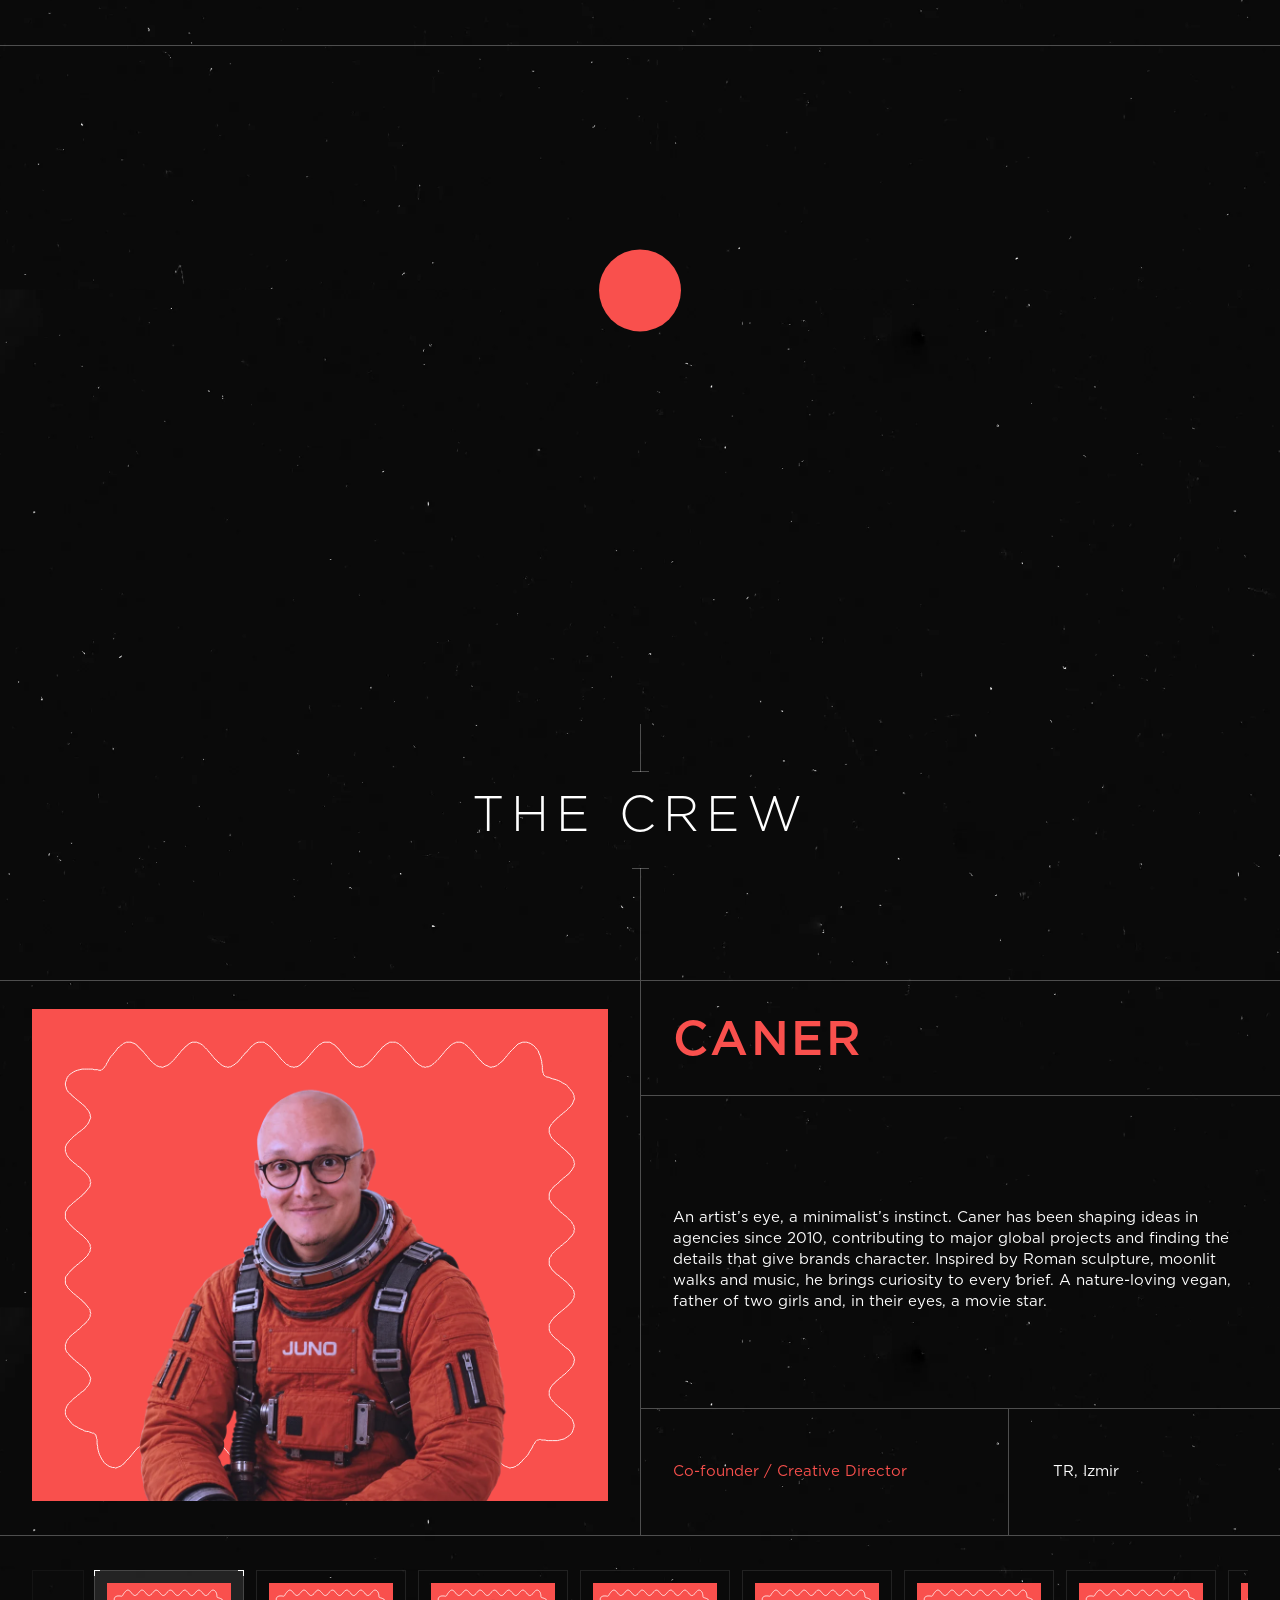
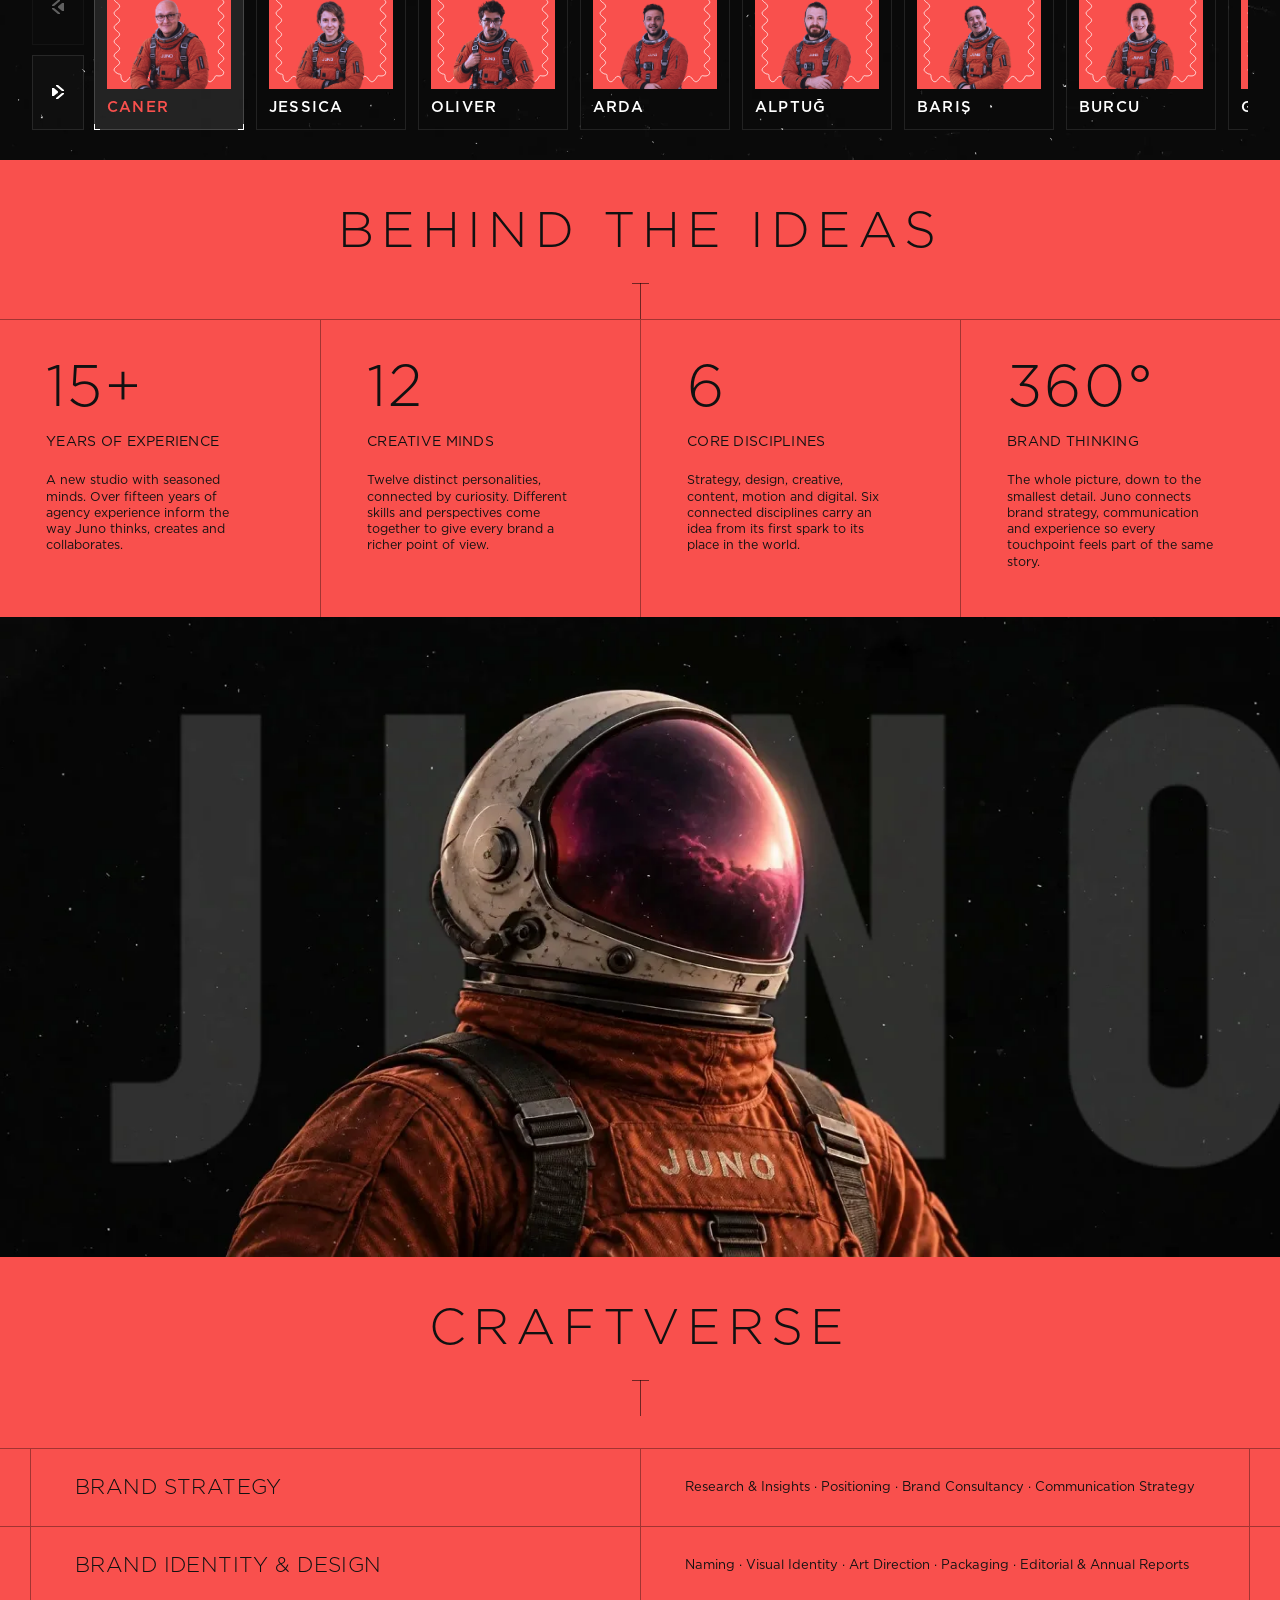
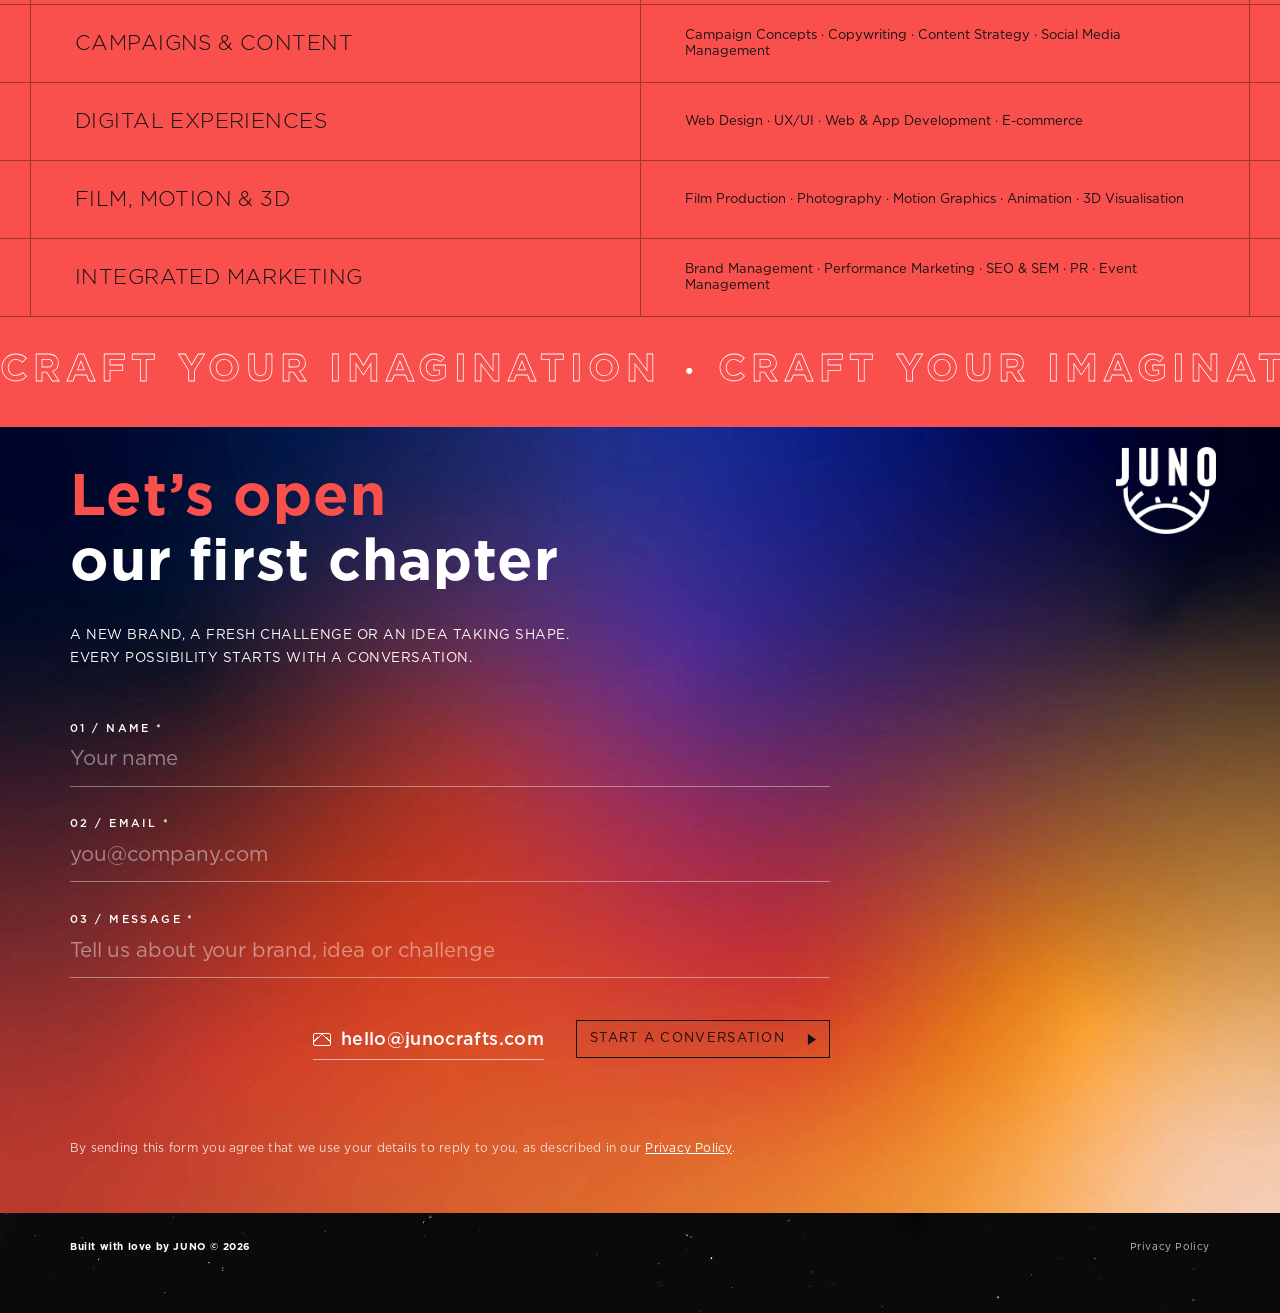
==== commit 30ad6a79: "Turn off automatic browser translation" ====
--- a/index.html
+++ b/index.html
@@ -1,7 +1,8 @@
 <!doctype html>
-<html lang="en">
+<html lang="en" translate="no" class="notranslate">
 <head>
   <meta charset="utf-8">
+  <meta name="google" content="notranslate"><!-- no automatic browser translation: Turkish is on the EN | TR switch -->
   <meta name="viewport" content="width=device-width, initial-scale=1">
   <title>JUNO | Craft your imagination</title>
   <meta name="description" content="Juno is a creative studio for strategy, design, creative, content, motion and digital. 15+ years of experience, fresh eyes and the craft to turn possibility into something real.">
@@ -21,7 +22,7 @@
   <link rel="icon" href="assets/logo/juno-symbol.webp">
   <link rel="alternate" hreflang="en" href="https://junocrafts.com/">
   <link rel="alternate" hreflang="tr" href="https://junocrafts.com/tr/">
-  <link rel="stylesheet" href="assets/css/style.css?v=18">
+  <link rel="stylesheet" href="assets/css/style.css?v=19">
 </head>
 <body>
 
@@ -250,6 +251,6 @@
 
 <footer class="foot"><span>Built with love by JUNO © 2026</span><a href="privacy.html">Privacy Policy</a></footer>
 
-<script src="assets/js/main.js?v=18" defer></script>
+<script src="assets/js/main.js?v=19" defer></script>
 </body>
 </html>
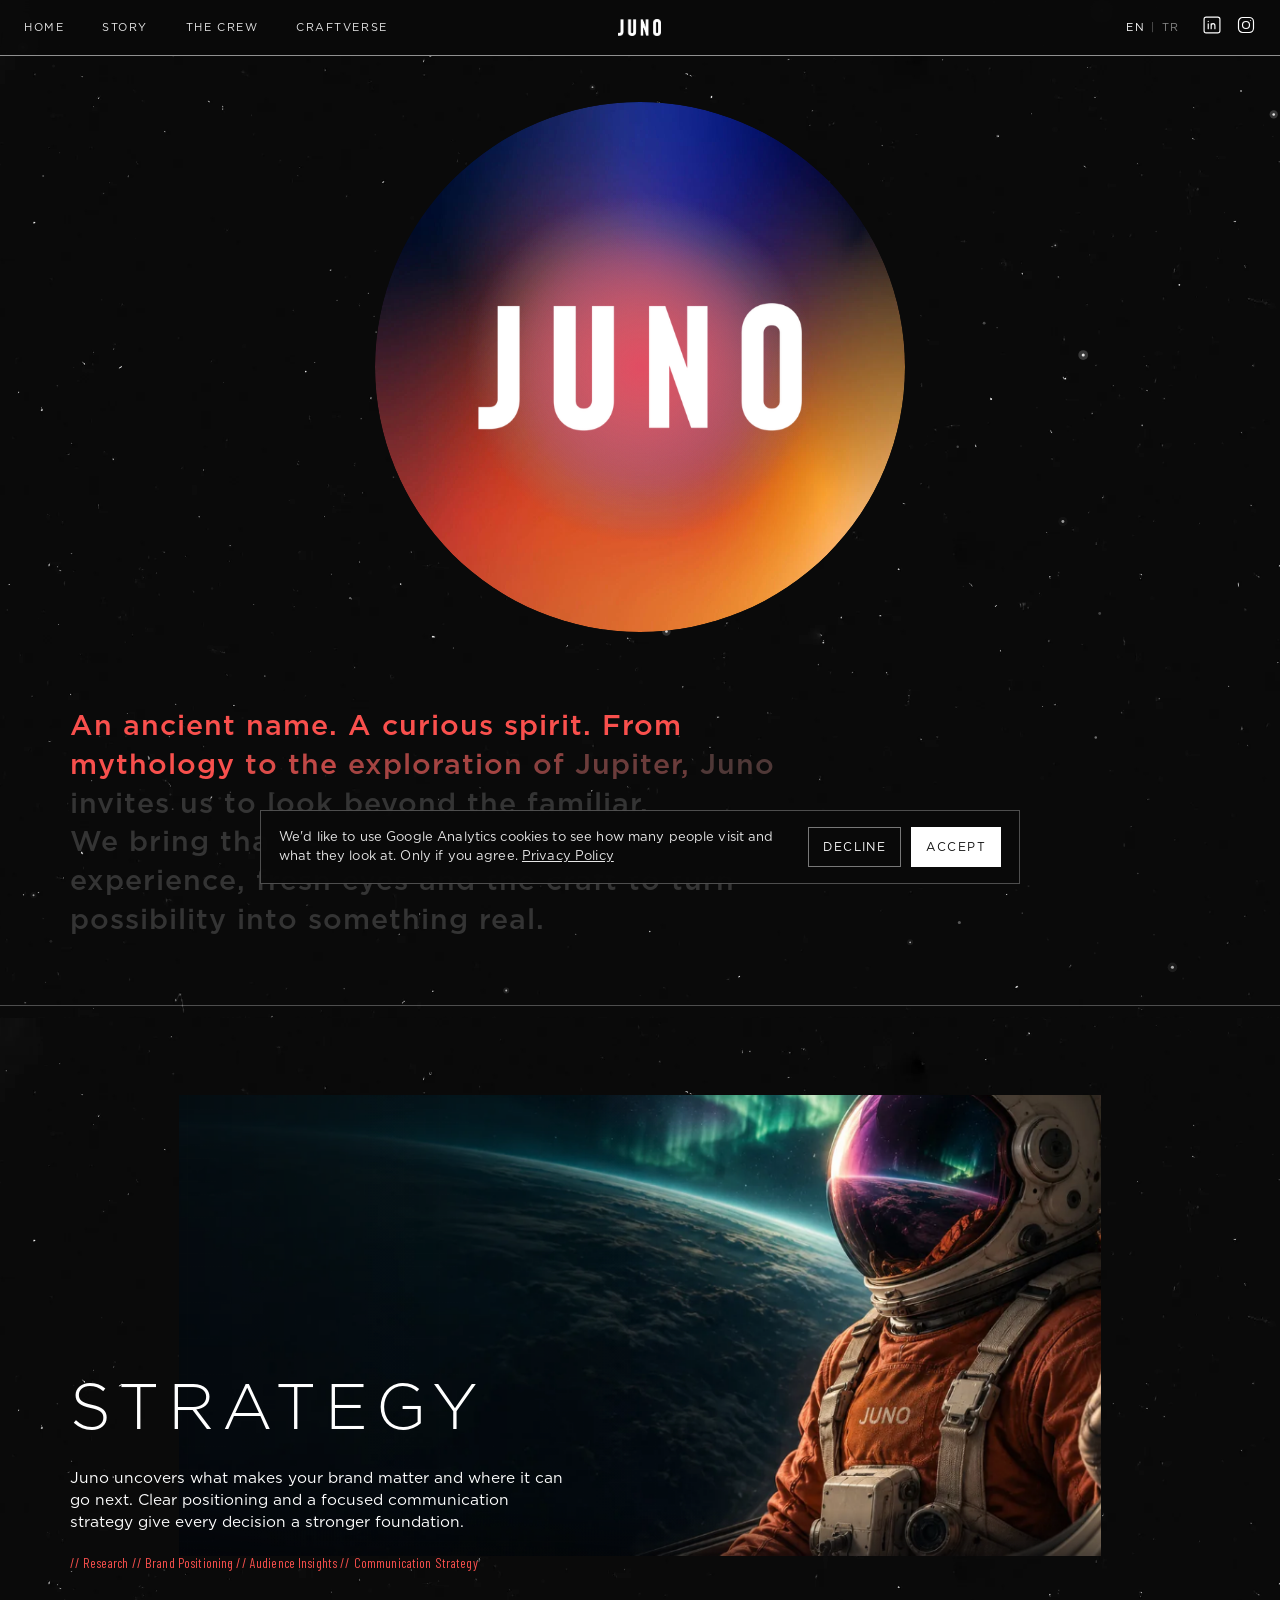
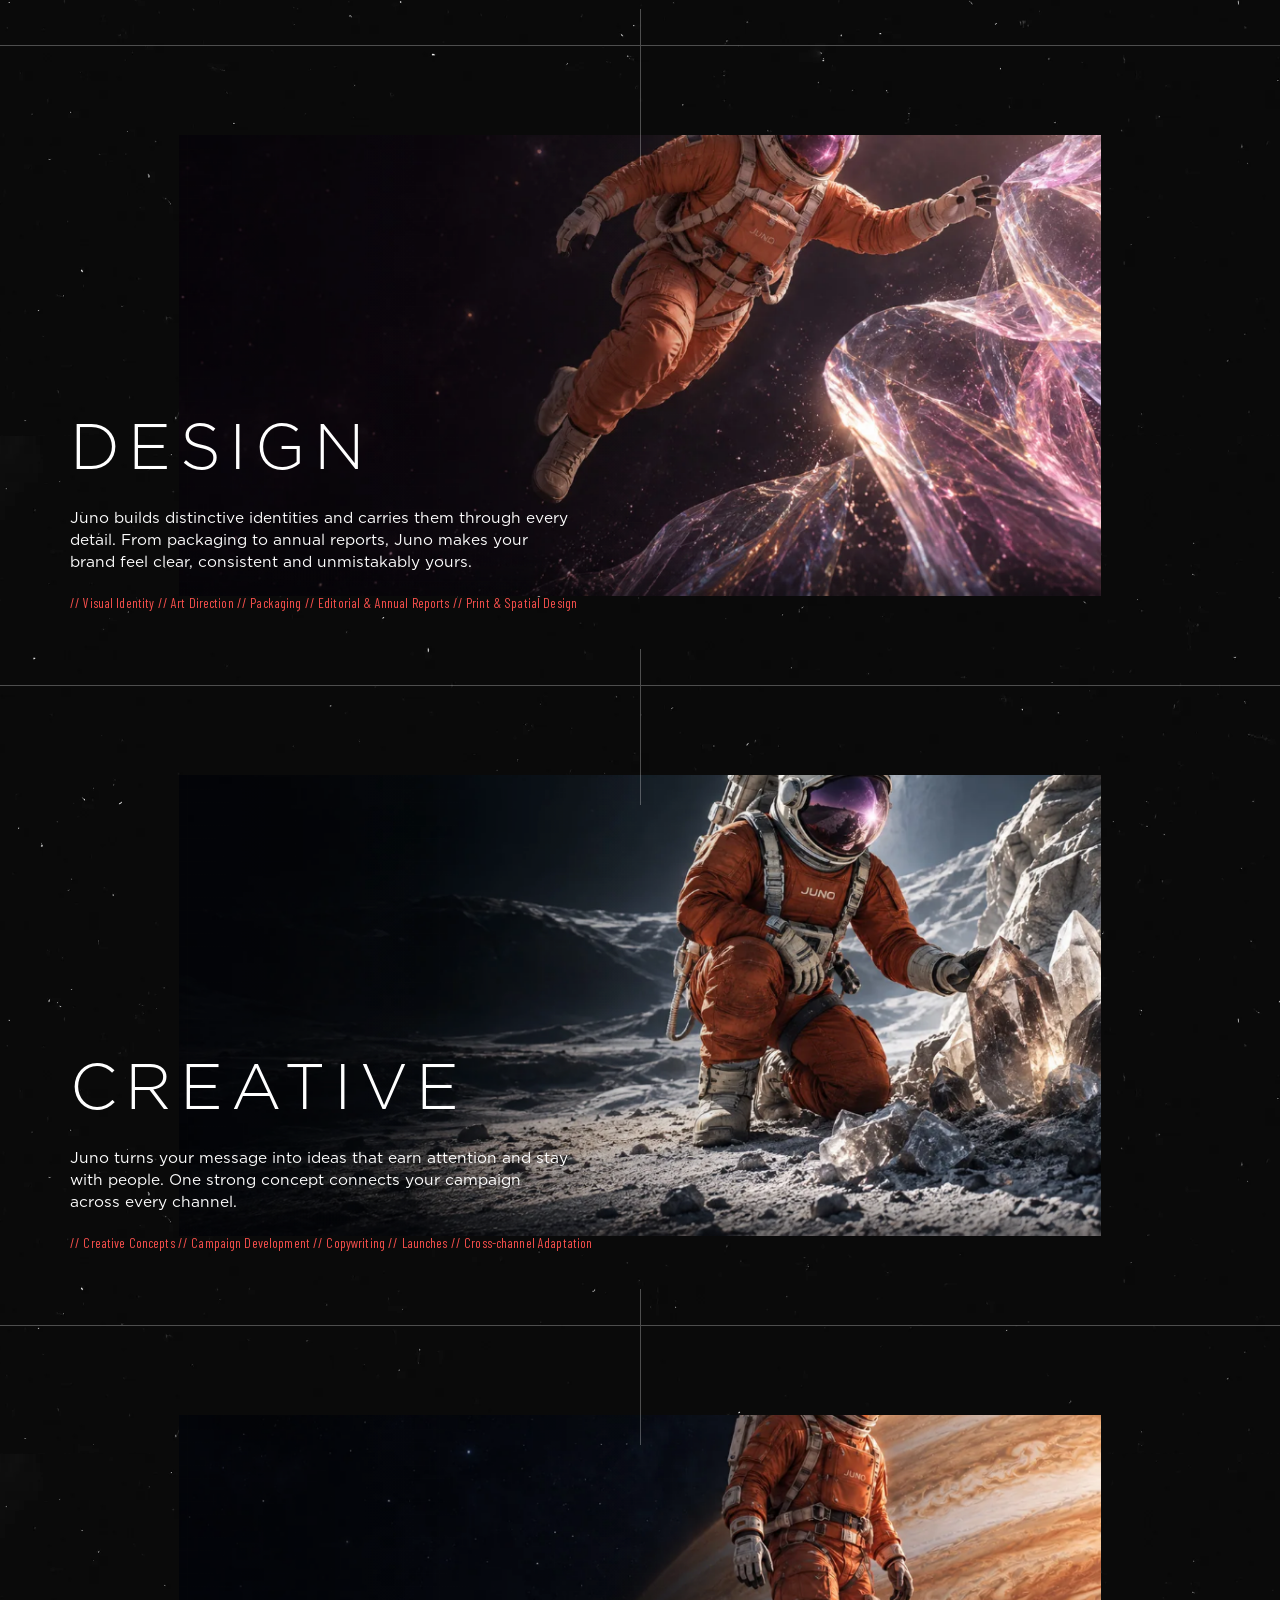
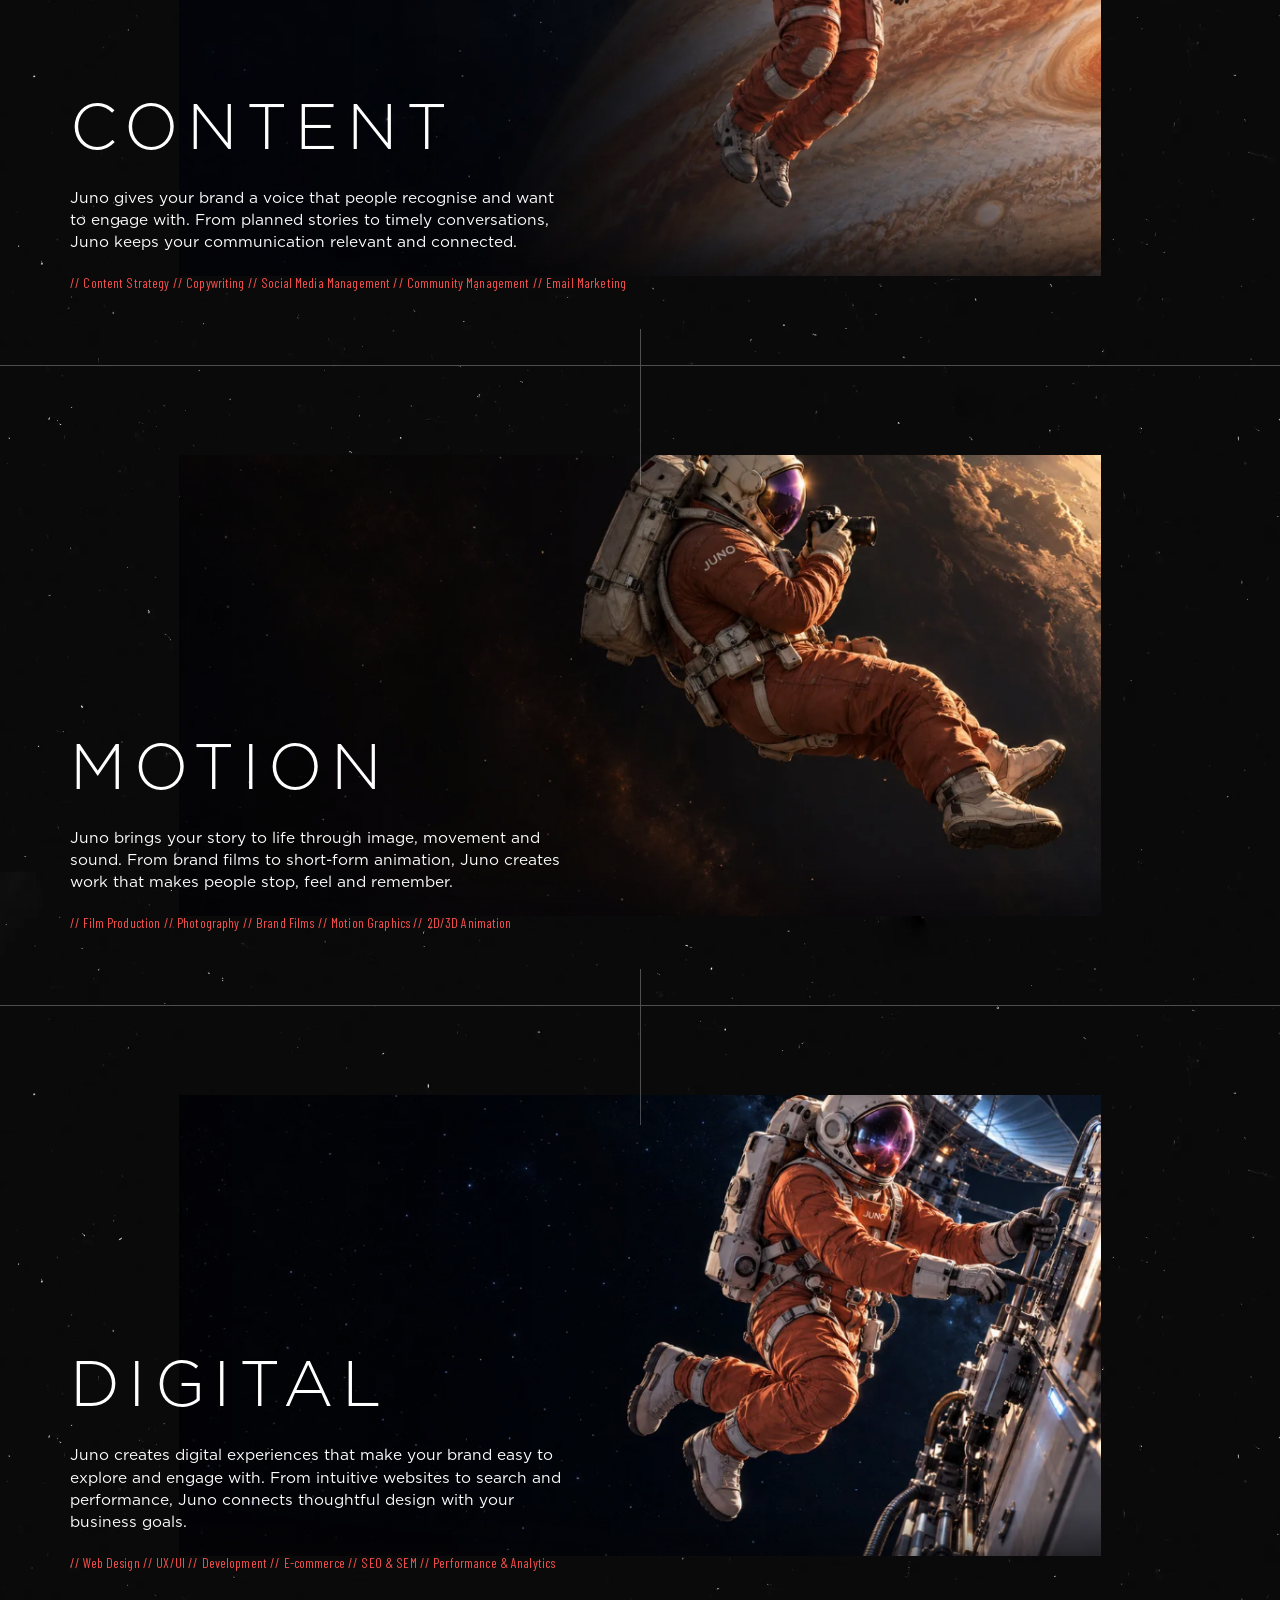
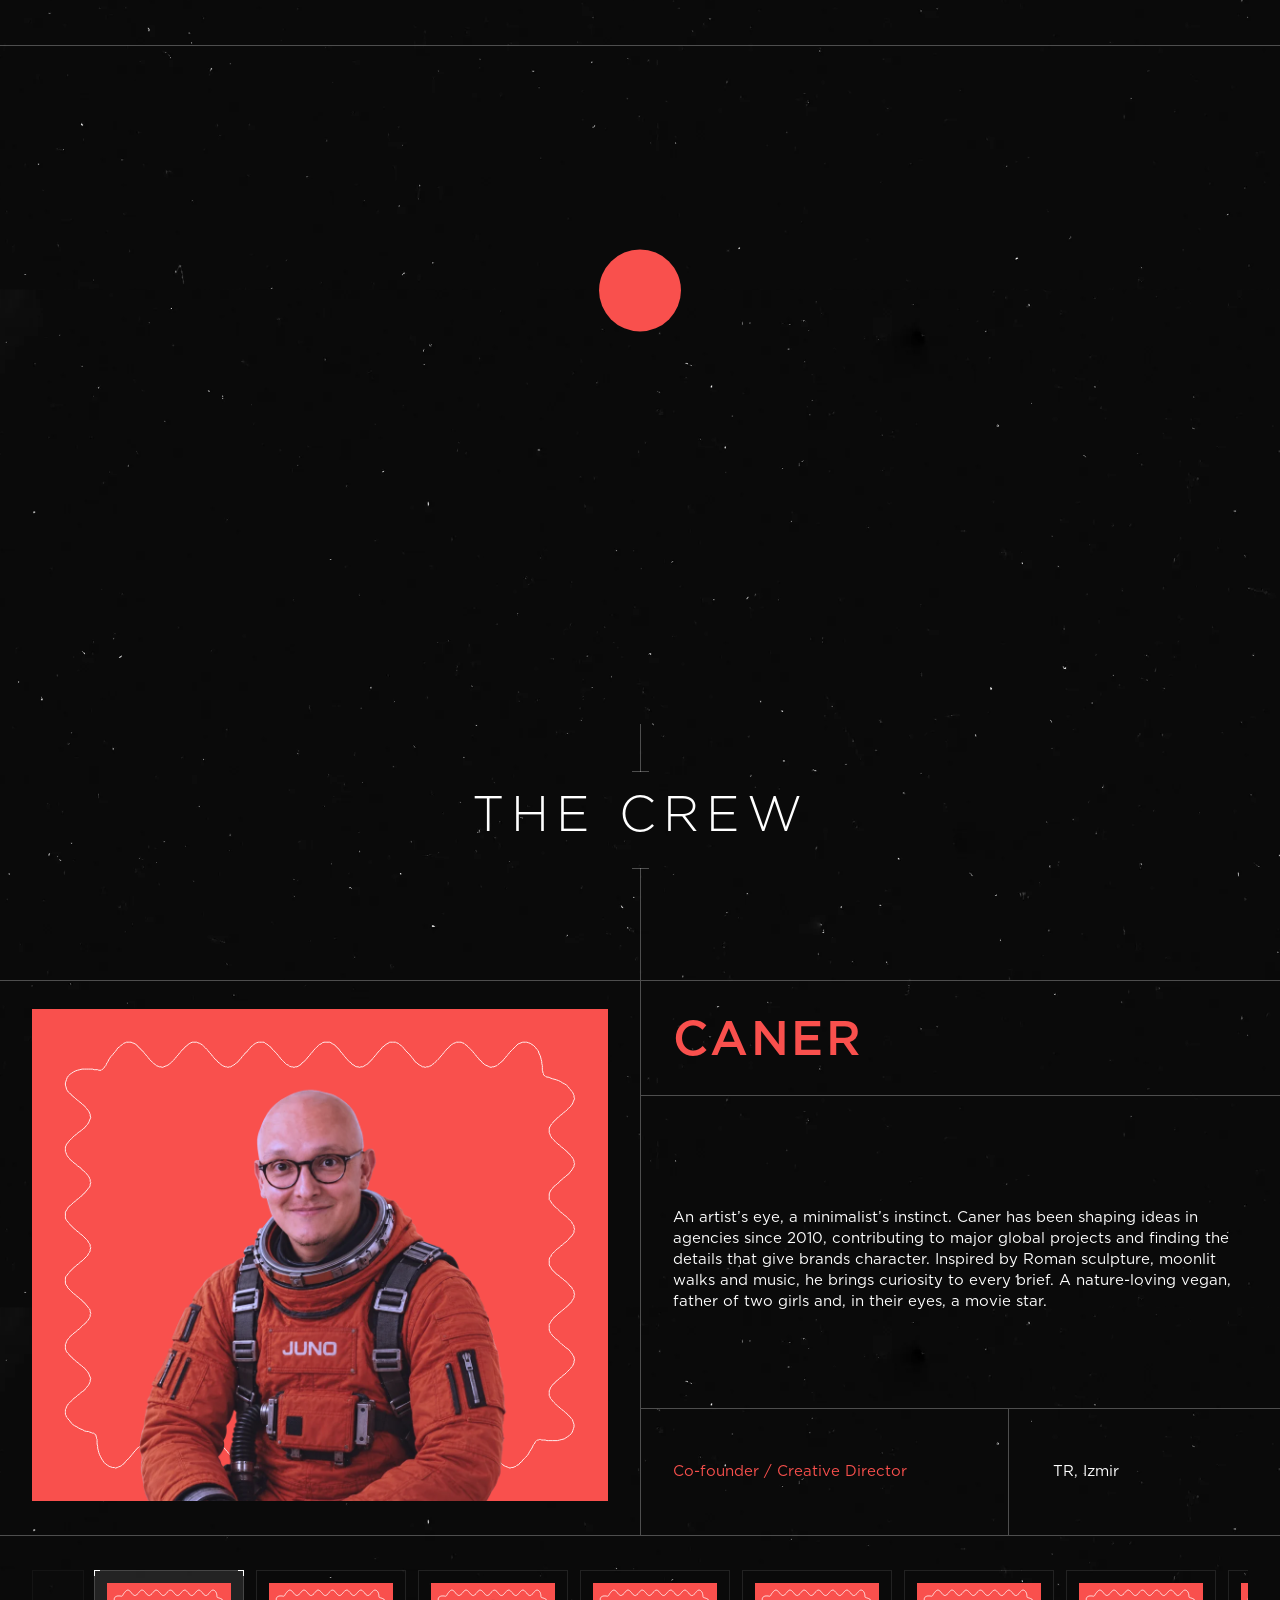
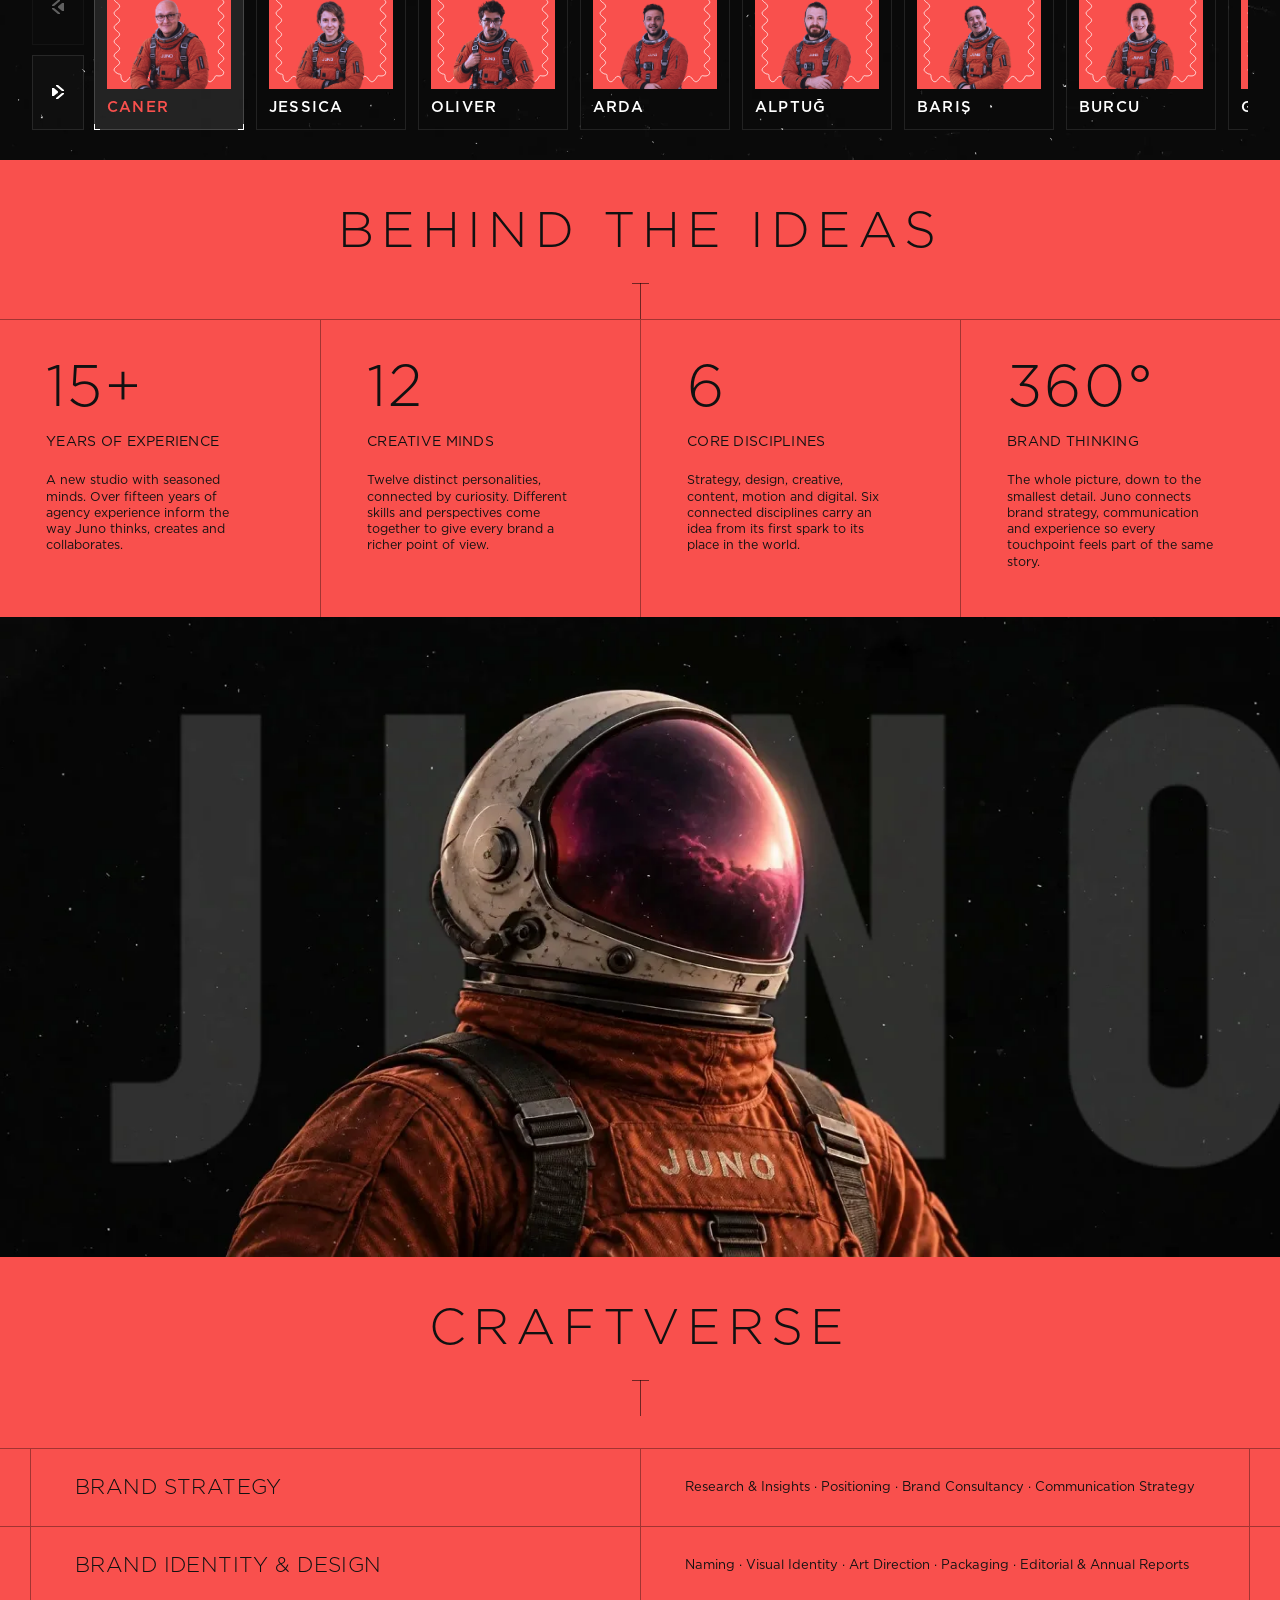
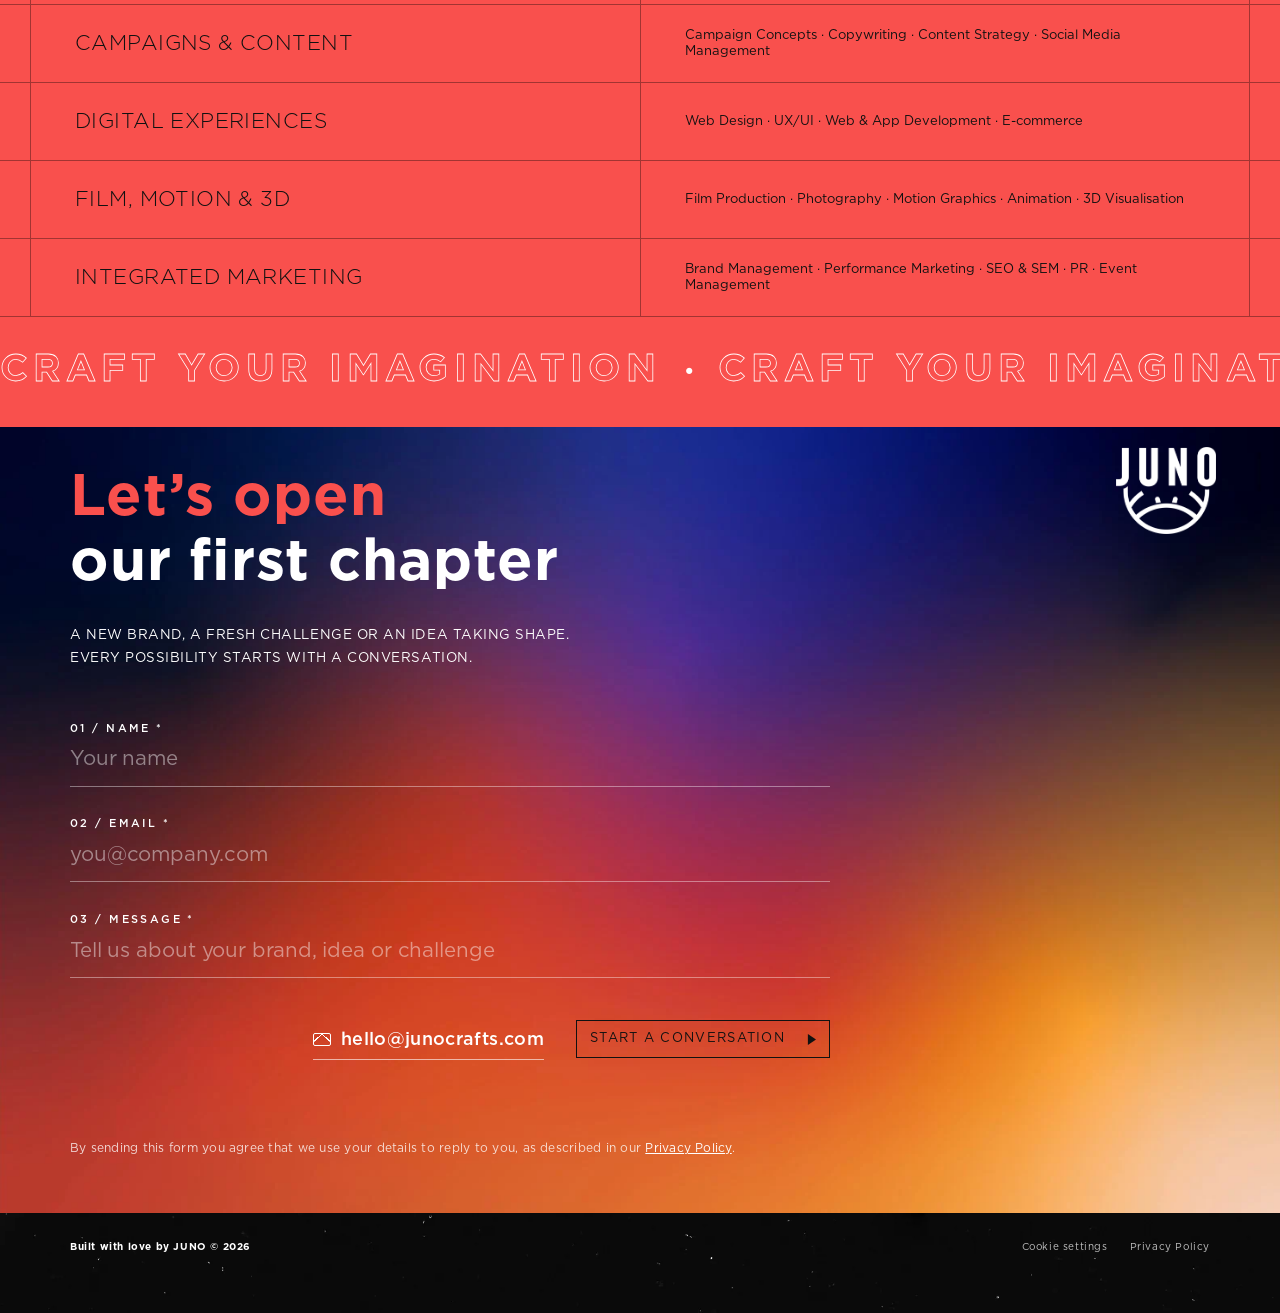
==== commit f67e238e: "Google Analytics behind a cookie banner" ====
--- a/index.html
+++ b/index.html
@@ -22,7 +22,7 @@
   <link rel="icon" href="assets/logo/juno-symbol.webp">
   <link rel="alternate" hreflang="en" href="https://junocrafts.com/">
   <link rel="alternate" hreflang="tr" href="https://junocrafts.com/tr/">
-  <link rel="stylesheet" href="assets/css/style.css?v=19">
+  <link rel="stylesheet" href="assets/css/style.css?v=20">
 </head>
 <body>
 
@@ -249,8 +249,9 @@
   </section>
 </main>
 
-<footer class="foot"><span>Built with love by JUNO © 2026</span><a href="privacy.html">Privacy Policy</a></footer>
-
-<script src="assets/js/main.js?v=19" defer></script>
+<footer class="foot"><span>Built with love by JUNO © 2026</span><span class="foot__links"><button type="button" class="foot__cookies" data-cookie-settings>Cookie settings</button><a href="privacy.html">Privacy Policy</a></span></footer>
+
+<script src="assets/js/analytics.js?v=20" defer></script>
+<script src="assets/js/main.js?v=20" defer></script>
 </body>
 </html>
--- a/assets/css/style.css
+++ b/assets/css/style.css
@@ -490,8 +490,33 @@
 @media (hover: hover) { .contact__btn:hover { background: #111; color: #fff; } }
 
 .foot { padding: 28px var(--gutter) 60px; font-size: 10px; font-weight: 700; letter-spacing: .06em; display: flex; justify-content: space-between; gap: 16px; flex-wrap: wrap; }
-.foot a { font-weight: 400; text-decoration: none; opacity: .75; transition: opacity .2s; }
-.foot a:hover { opacity: 1; }
+.foot a, .foot__cookies { font: inherit; font-weight: 400; color: inherit; text-decoration: none; opacity: .75; transition: opacity .2s; }
+.foot a:hover, .foot__cookies:hover { opacity: 1; }
+.foot__links { display: flex; gap: 22px; }
+.foot__cookies { background: none; border: 0; padding: 0; cursor: pointer; letter-spacing: inherit; }
+
+/* ---------- cookie banner (analytics.js) ---------- */
+.consent {
+  position: fixed; left: 16px; right: 16px; bottom: 16px; z-index: 60; max-width: 760px; margin: 0 auto;
+  display: flex; align-items: center; gap: 24px;
+  padding: 16px 18px; background: rgba(10, 10, 10, .96); border: 1px solid var(--line); backdrop-filter: blur(8px);
+  color: #fff; font-size: 13px; line-height: 1.5; letter-spacing: .01em;
+  animation: consent-in .5s cubic-bezier(.2, .7, .2, 1) both;
+}
+@keyframes consent-in { from { opacity: 0; transform: translateY(12px); } }
+.consent__text { margin: 0; opacity: .9; }
+.consent__text a { color: #fff; }
+.consent__btns { display: flex; gap: 10px; flex: none; }
+.consent__btn {
+  font: inherit; font-size: 12px; letter-spacing: .12em; text-transform: uppercase; cursor: pointer;
+  padding: 10px 14px; border: 1px solid #fff; background: #fff; color: #111; transition: background .2s, color .2s;
+}
+.consent__btn--ghost { background: transparent; color: #fff; border-color: rgba(255, 255, 255, .45); }
+@media (hover: hover) { .consent__btn:hover { background: var(--red); border-color: var(--red); color: #fff; } }
+@media (max-width: 720px) {
+  .consent { flex-direction: column; align-items: stretch; gap: 14px; left: 10px; right: 10px; bottom: 10px; }
+  .consent__btns .consent__btn { flex: 1; }
+}
 .contact__consent { font-size: 12px; line-height: 1.5; letter-spacing: .02em; color: rgba(255, 255, 255, .8); }
 .contact__consent a { color: #fff; }
 
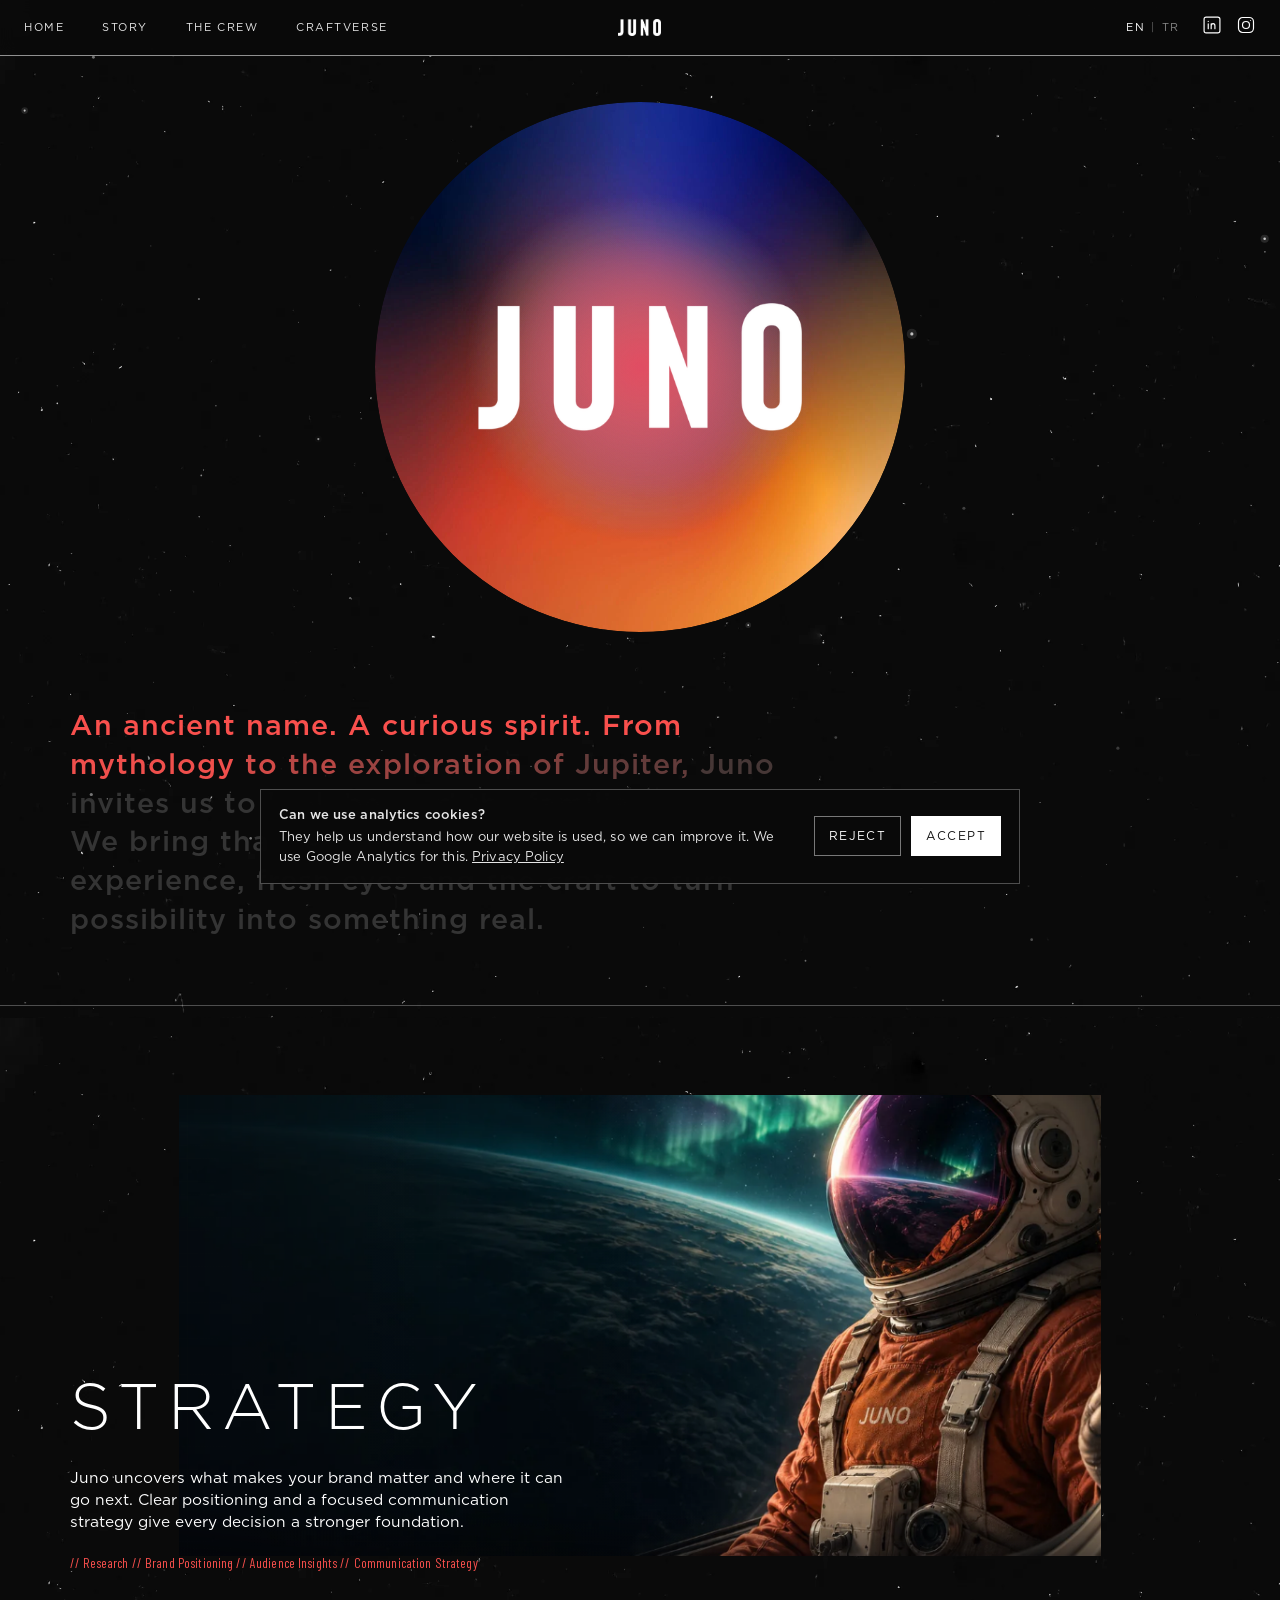
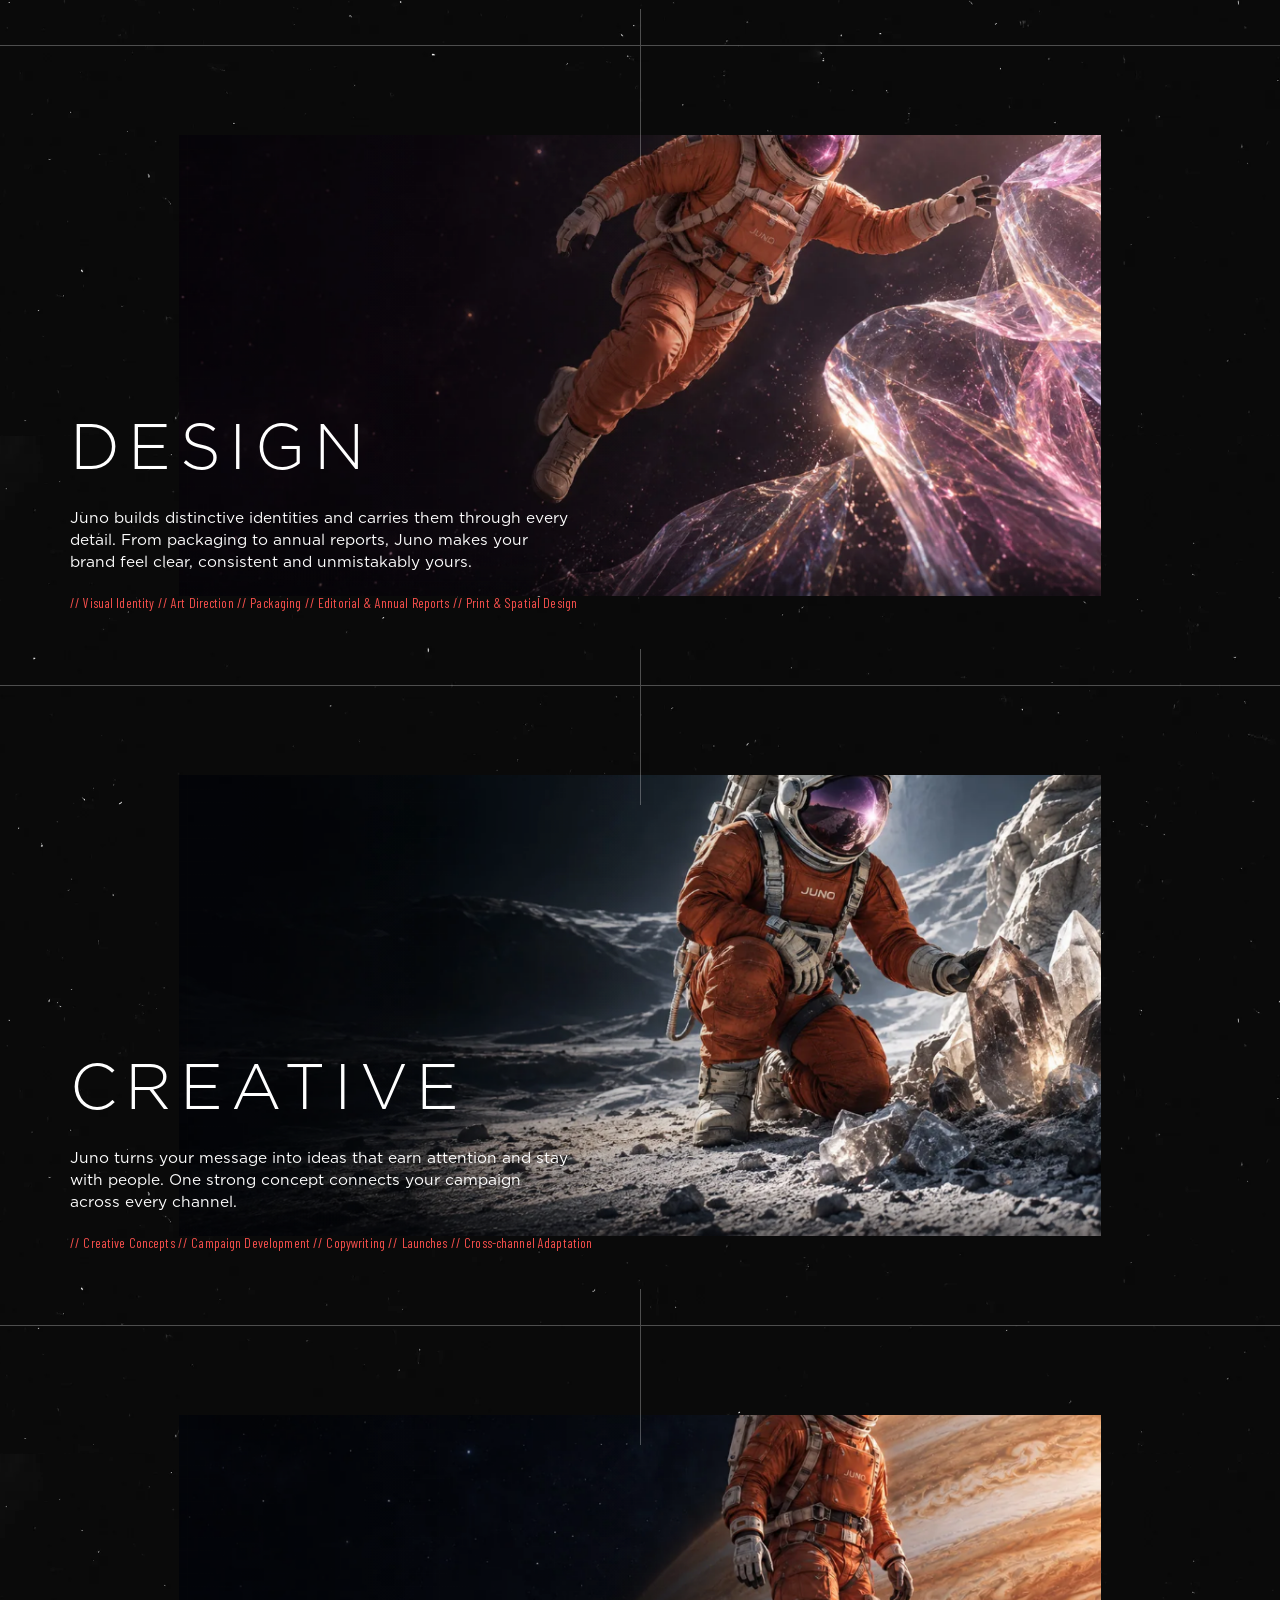
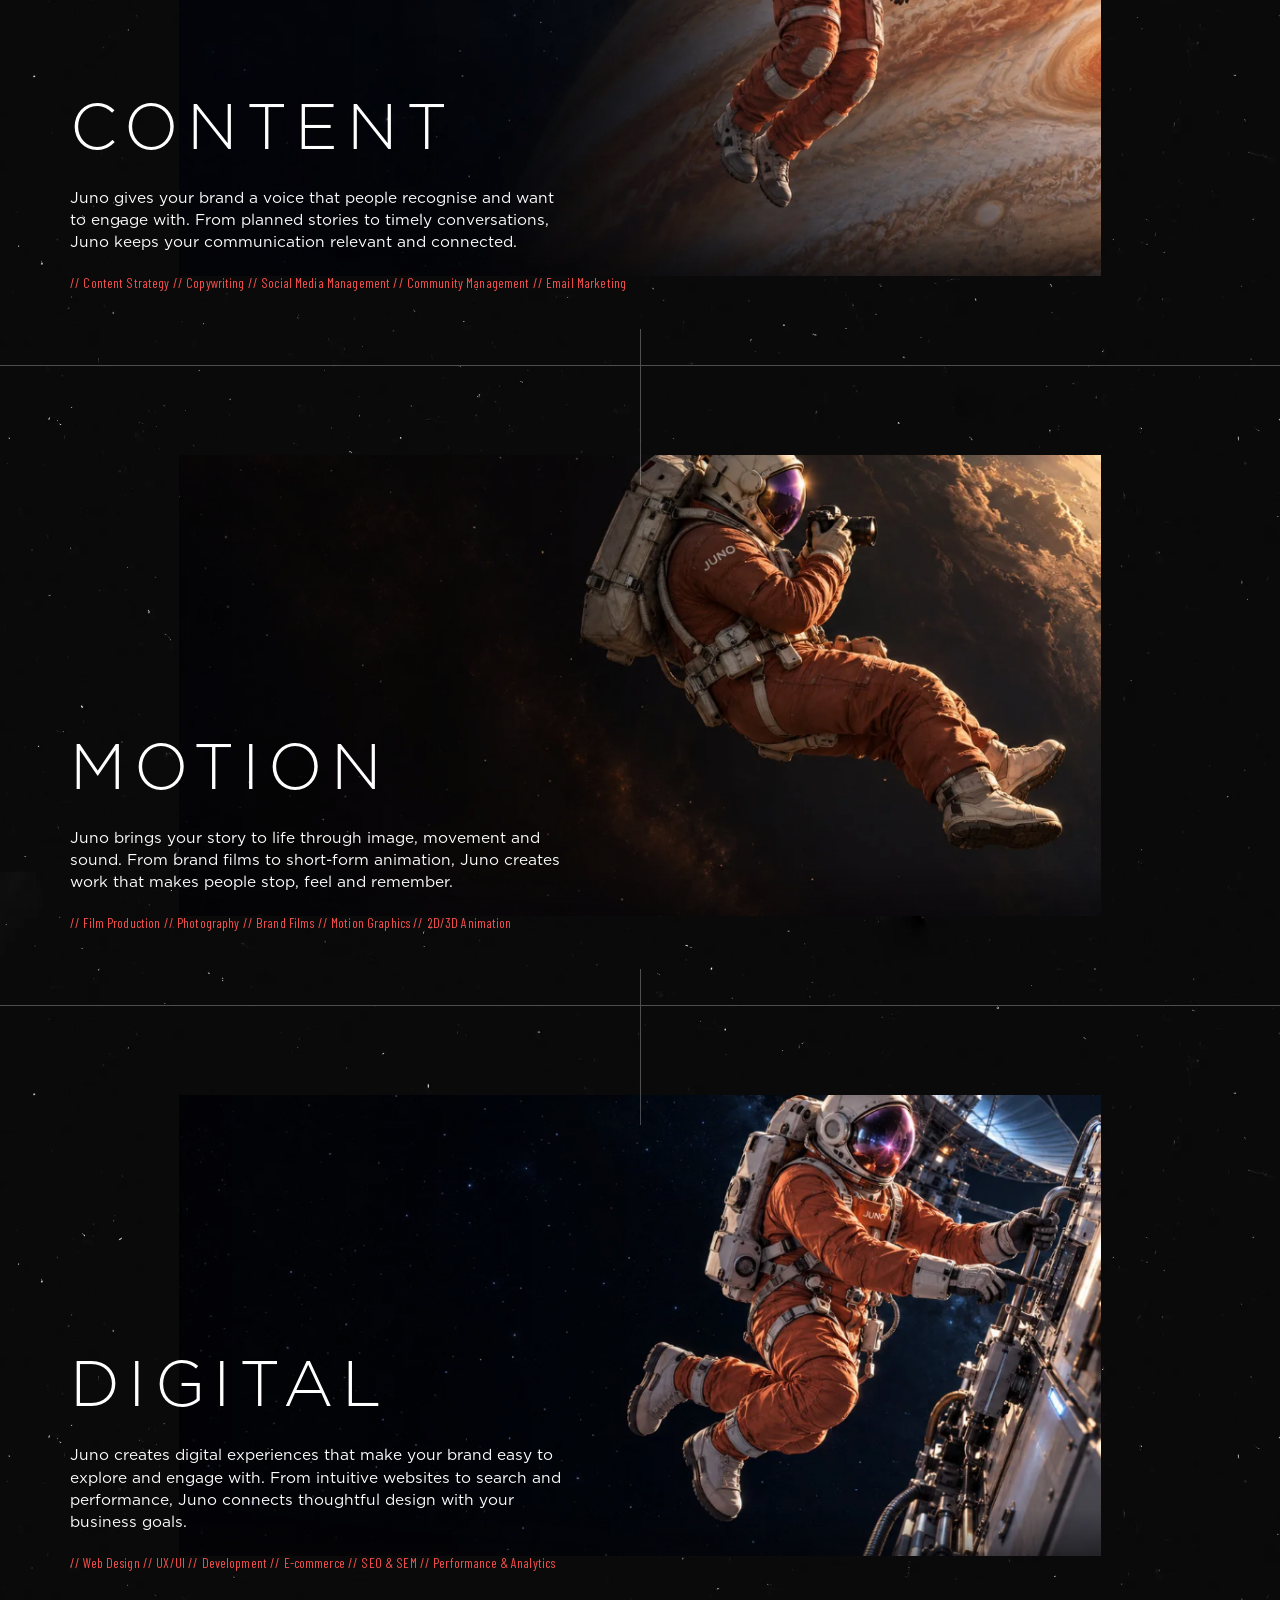
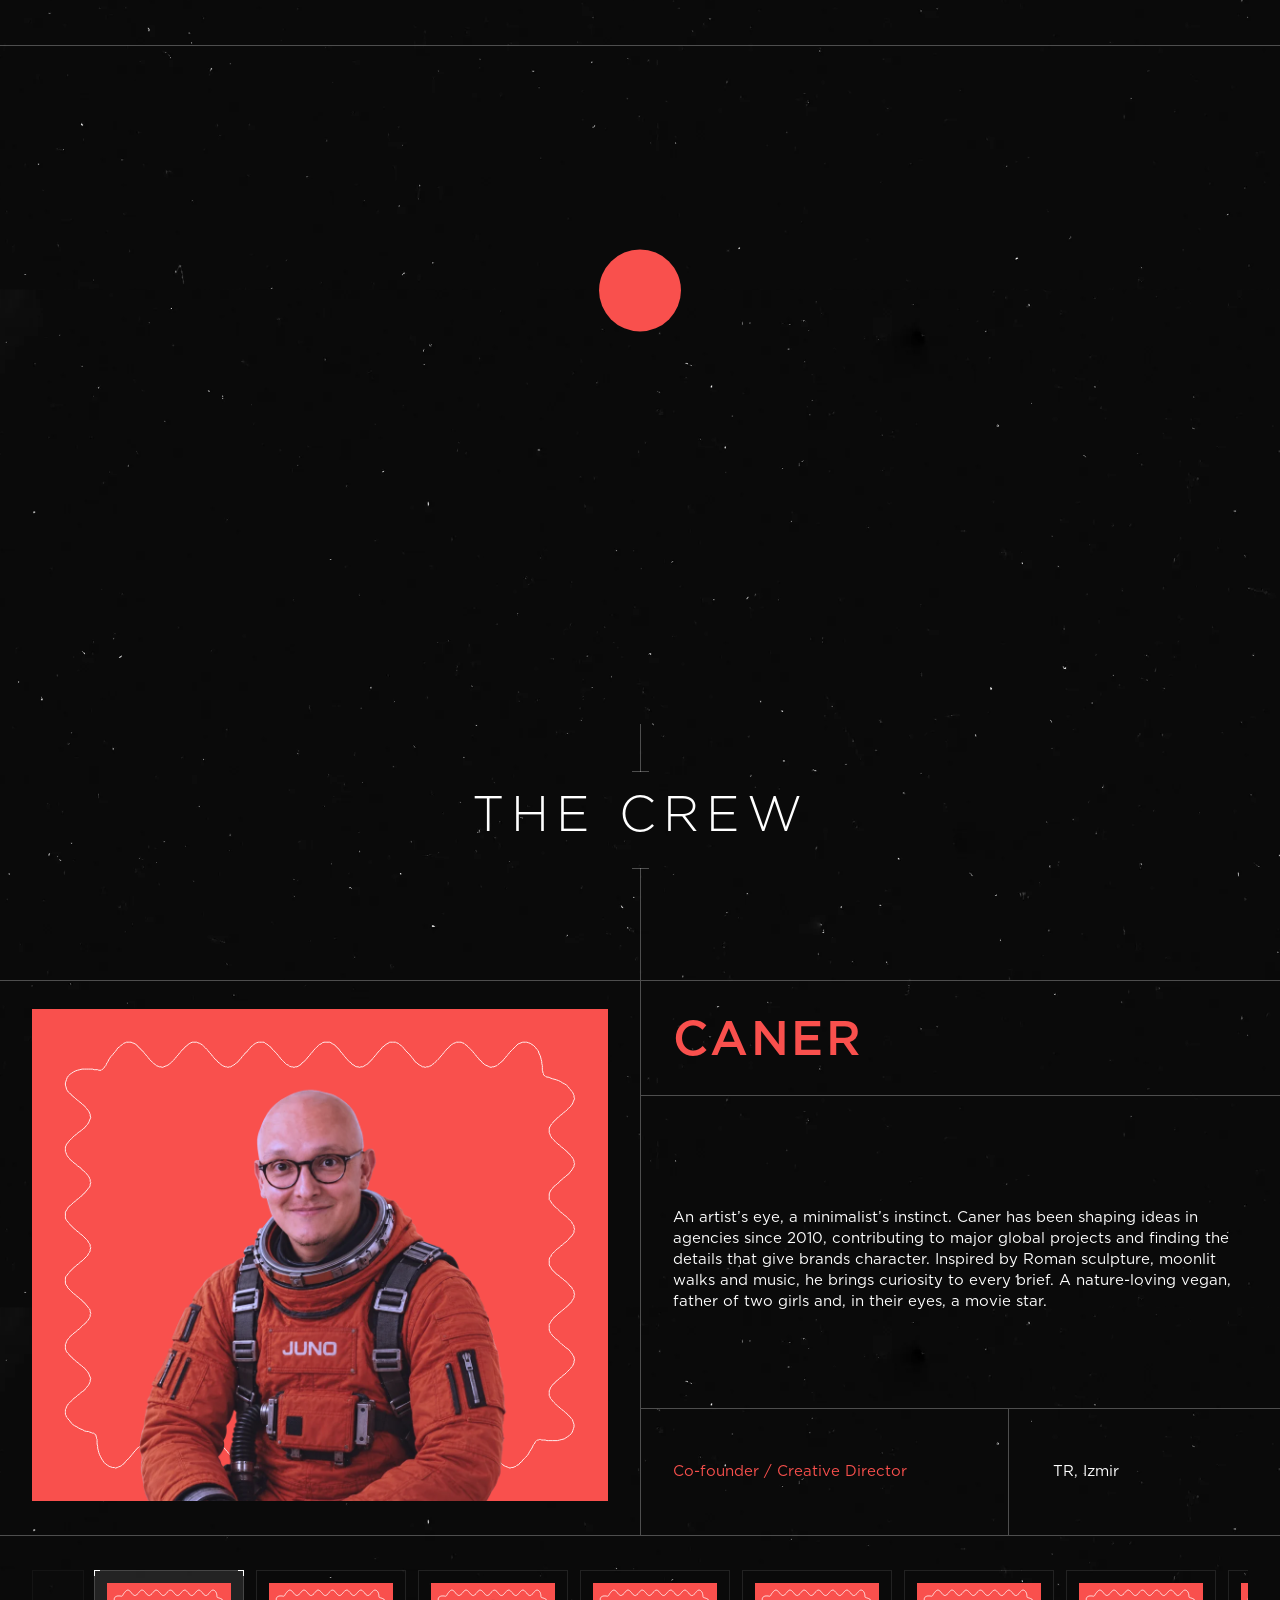
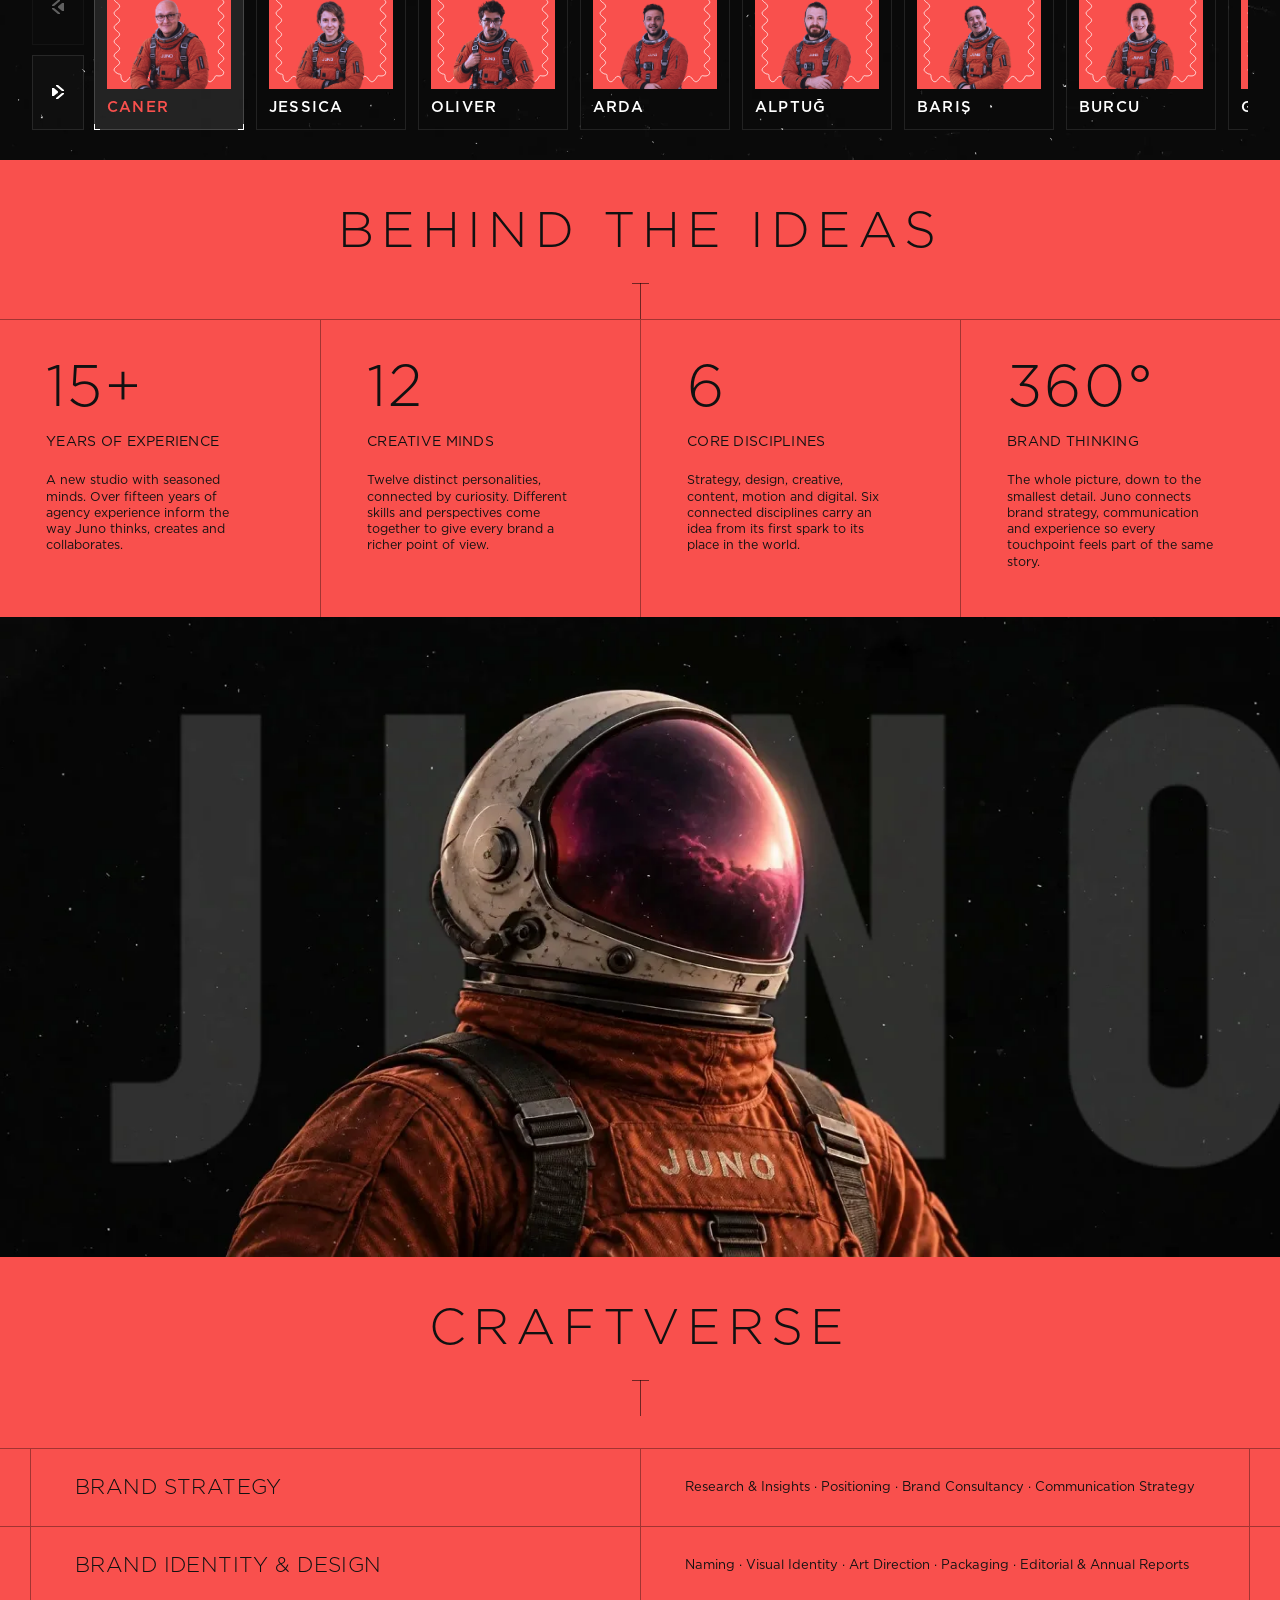
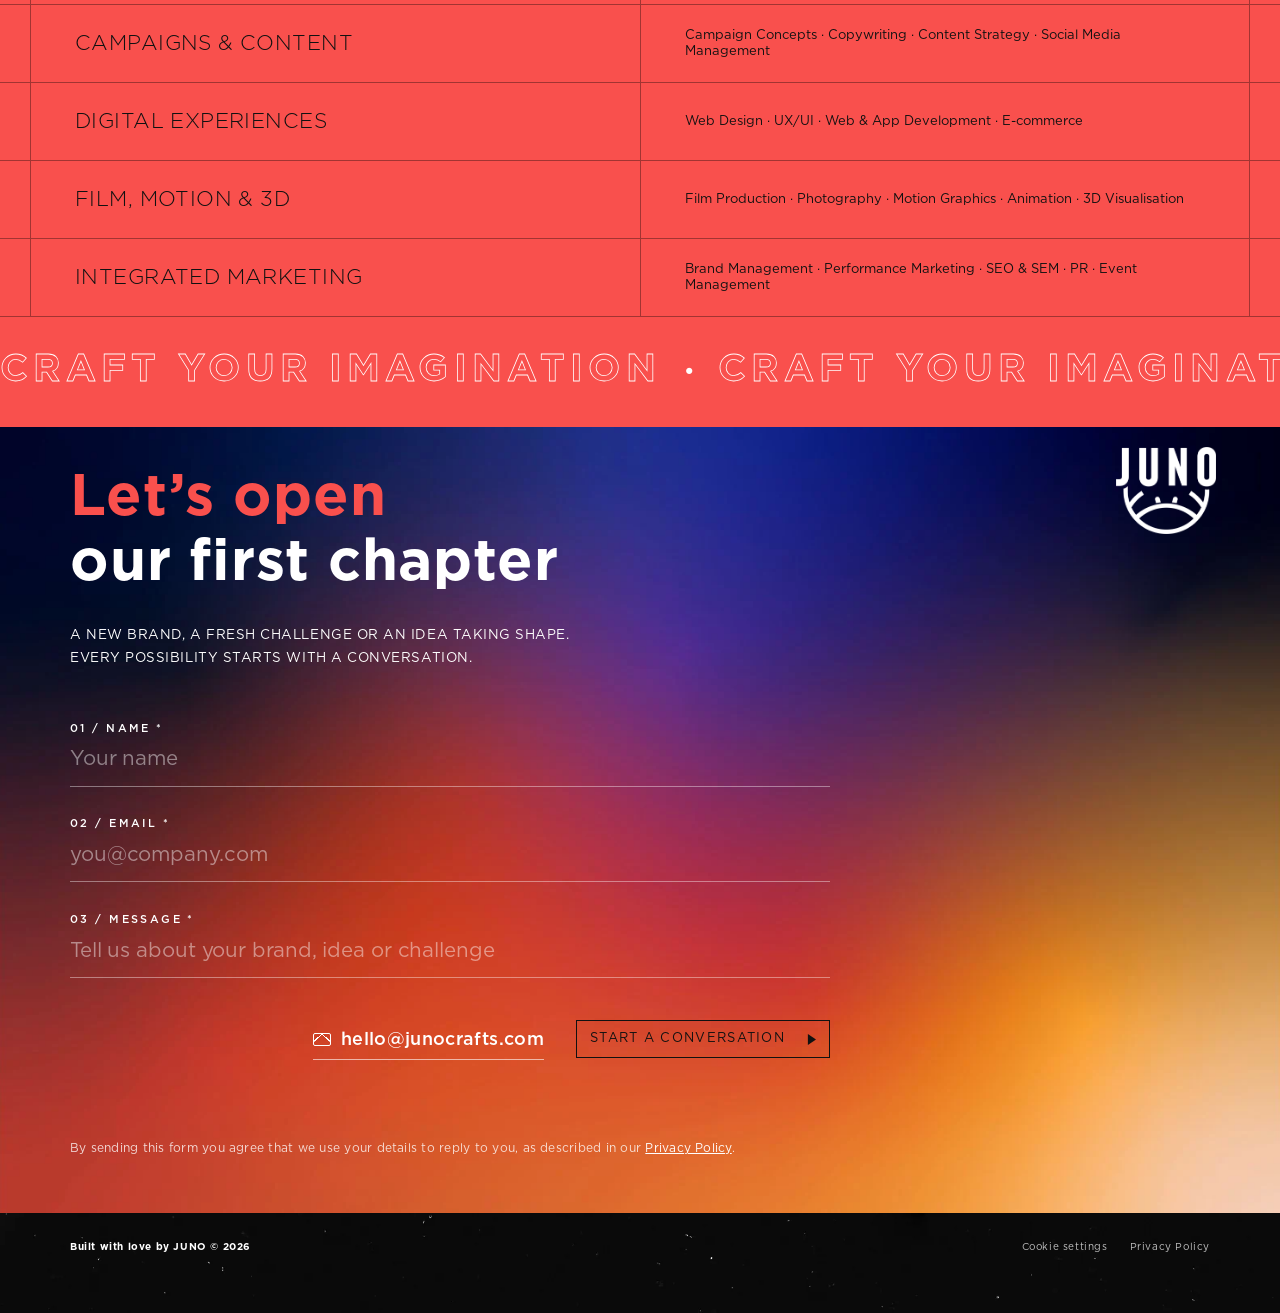
==== commit 6a889303: "Clearer cookie banner wording" ====
--- a/index.html
+++ b/index.html
@@ -22,7 +22,7 @@
   <link rel="icon" href="assets/logo/juno-symbol.webp">
   <link rel="alternate" hreflang="en" href="https://junocrafts.com/">
   <link rel="alternate" hreflang="tr" href="https://junocrafts.com/tr/">
-  <link rel="stylesheet" href="assets/css/style.css?v=20">
+  <link rel="stylesheet" href="assets/css/style.css?v=21">
 </head>
 <body>
 
@@ -251,7 +251,7 @@
 
 <footer class="foot"><span>Built with love by JUNO © 2026</span><span class="foot__links"><button type="button" class="foot__cookies" data-cookie-settings>Cookie settings</button><a href="privacy.html">Privacy Policy</a></span></footer>
 
-<script src="assets/js/analytics.js?v=20" defer></script>
-<script src="assets/js/main.js?v=20" defer></script>
+<script src="assets/js/analytics.js?v=21" defer></script>
+<script src="assets/js/main.js?v=21" defer></script>
 </body>
 </html>
--- a/assets/css/style.css
+++ b/assets/css/style.css
@@ -505,6 +505,7 @@
 }
 @keyframes consent-in { from { opacity: 0; transform: translateY(12px); } }
 .consent__text { margin: 0; opacity: .9; }
+.consent__text strong { display: block; font-weight: 500; margin-bottom: 3px; opacity: 1; }
 .consent__text a { color: #fff; }
 .consent__btns { display: flex; gap: 10px; flex: none; }
 .consent__btn {
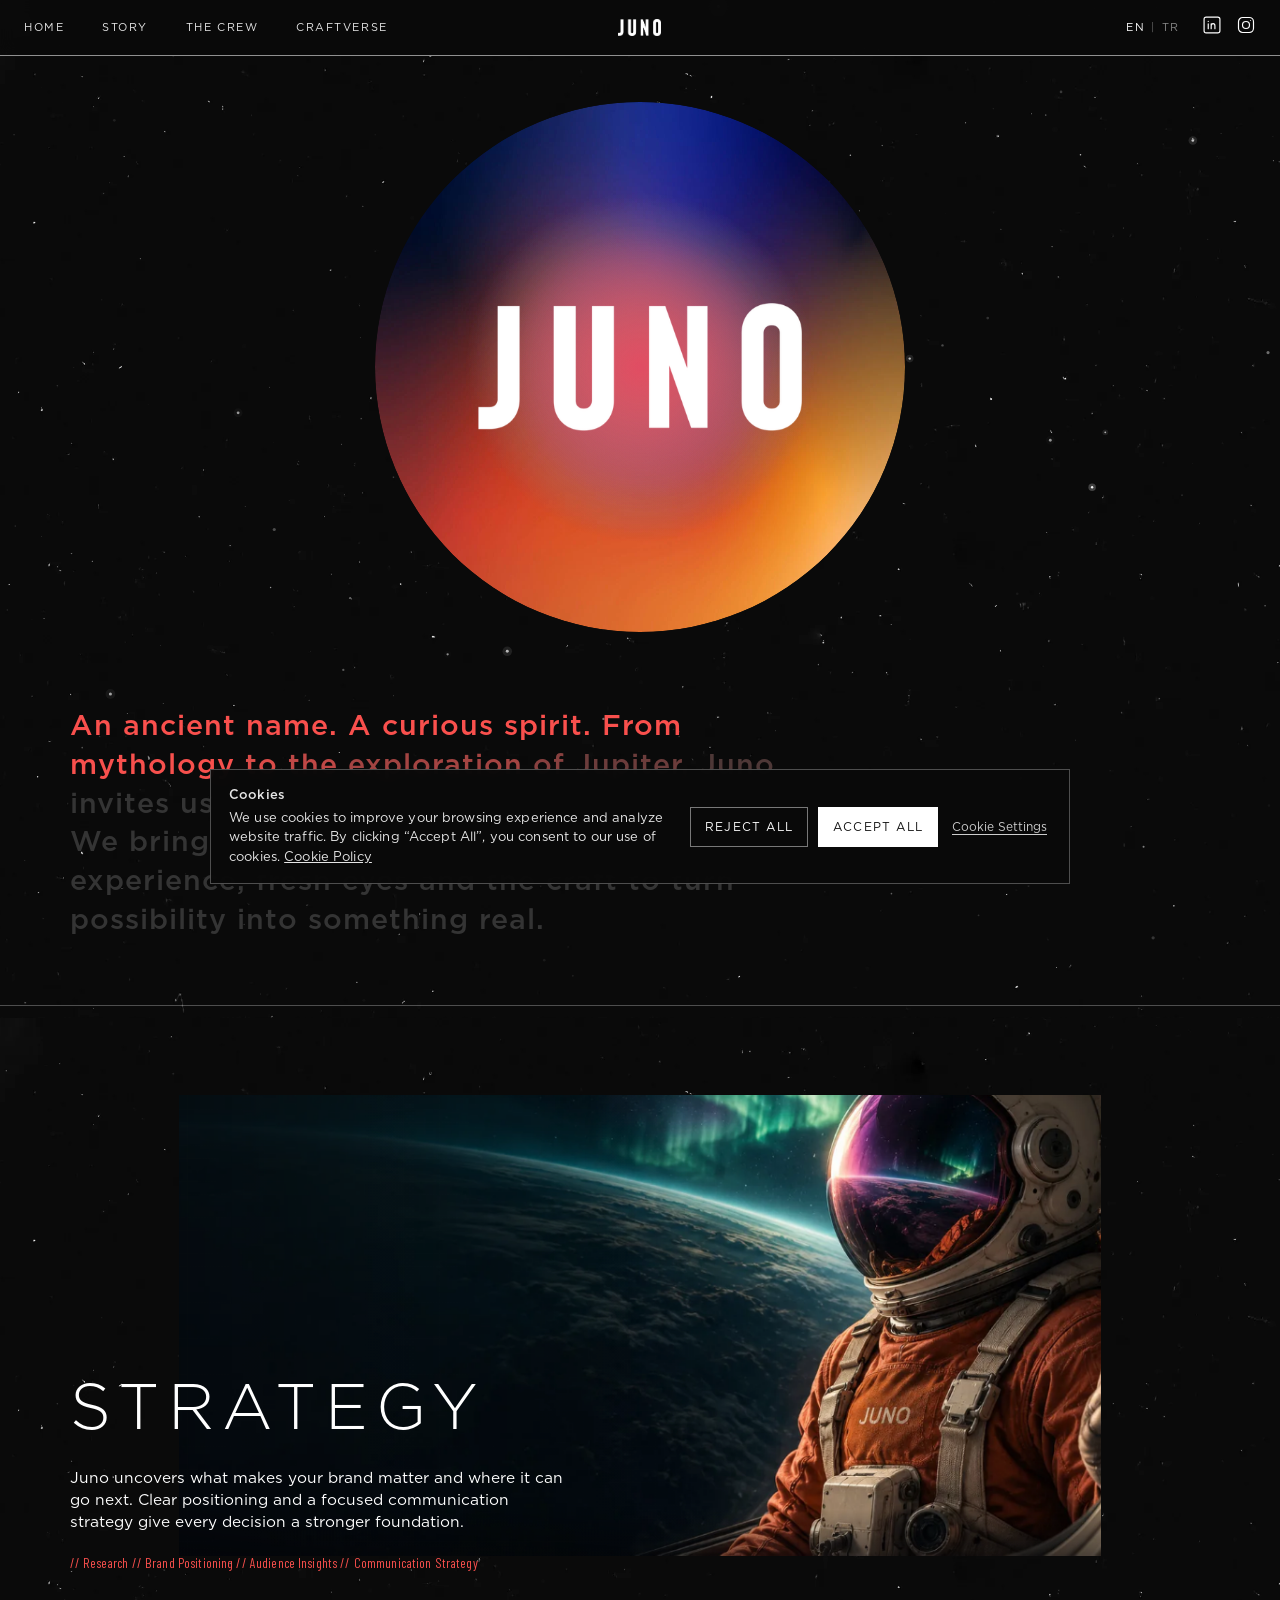
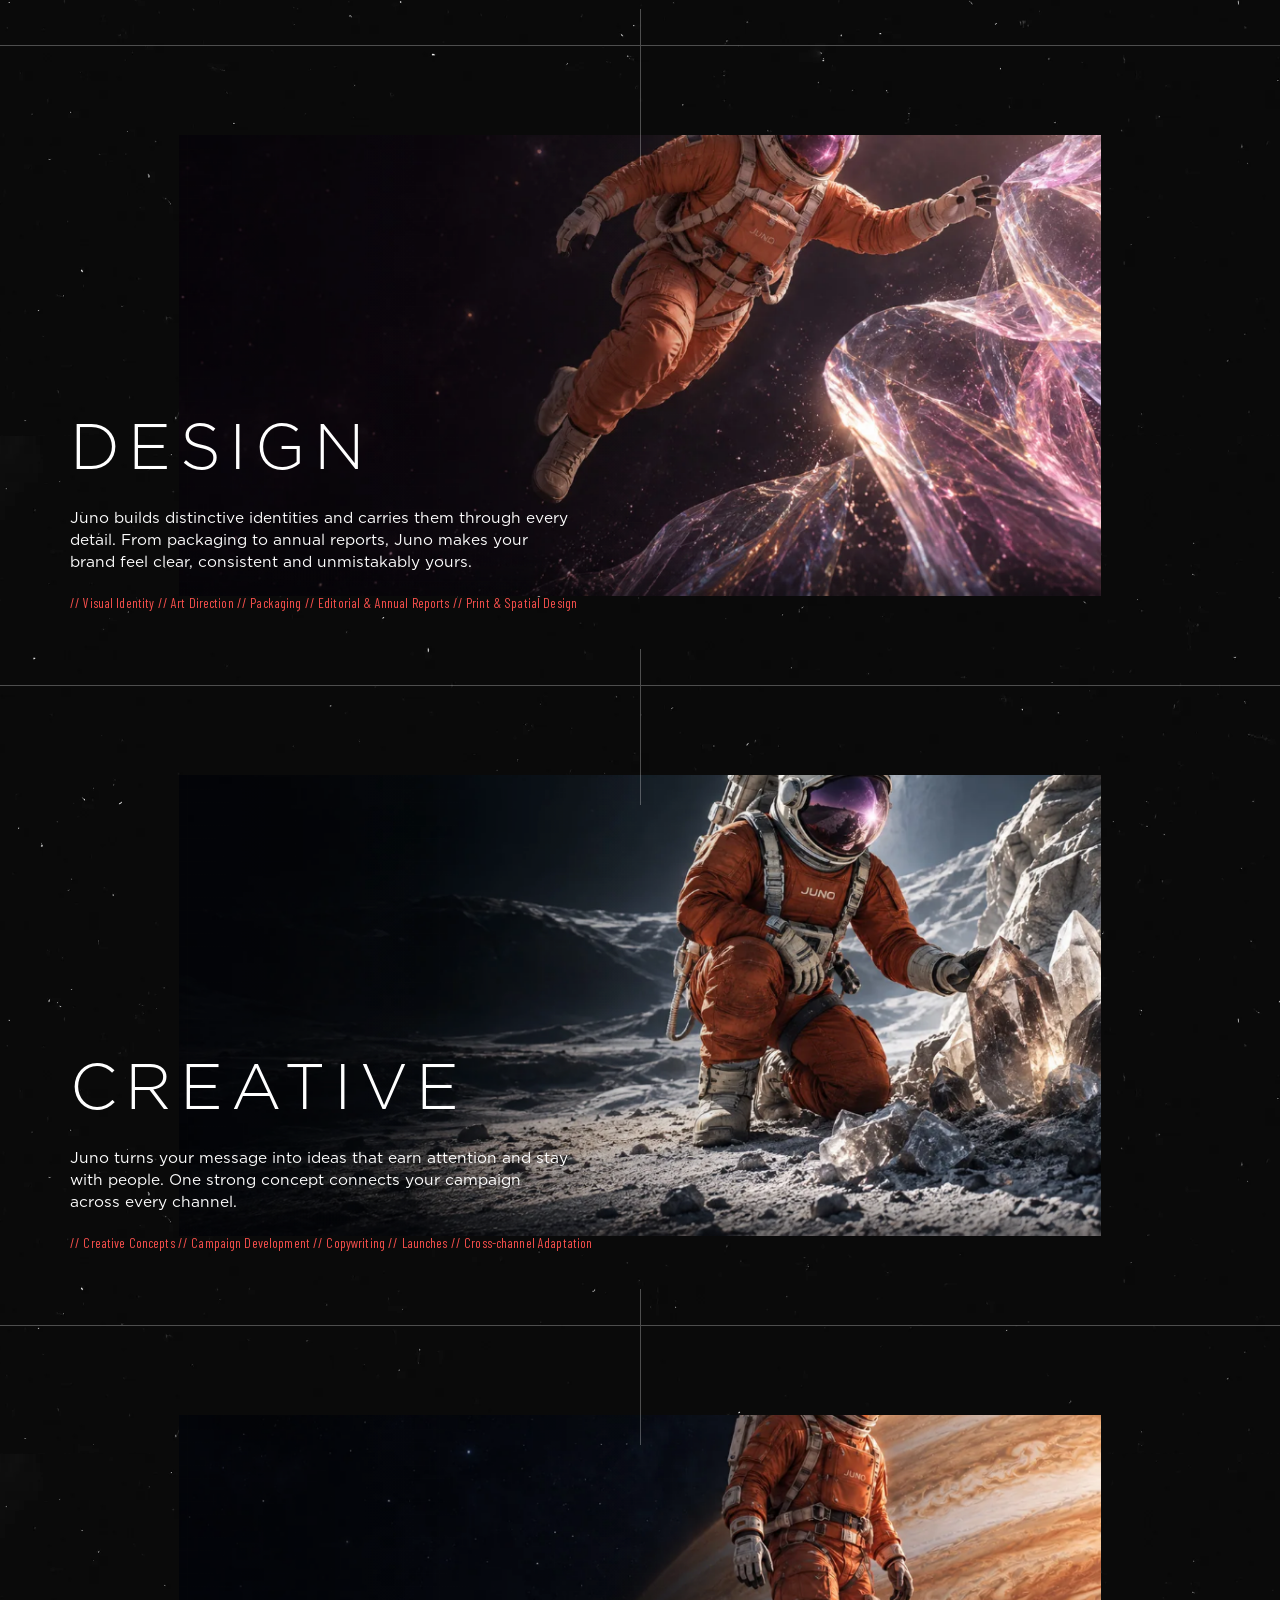
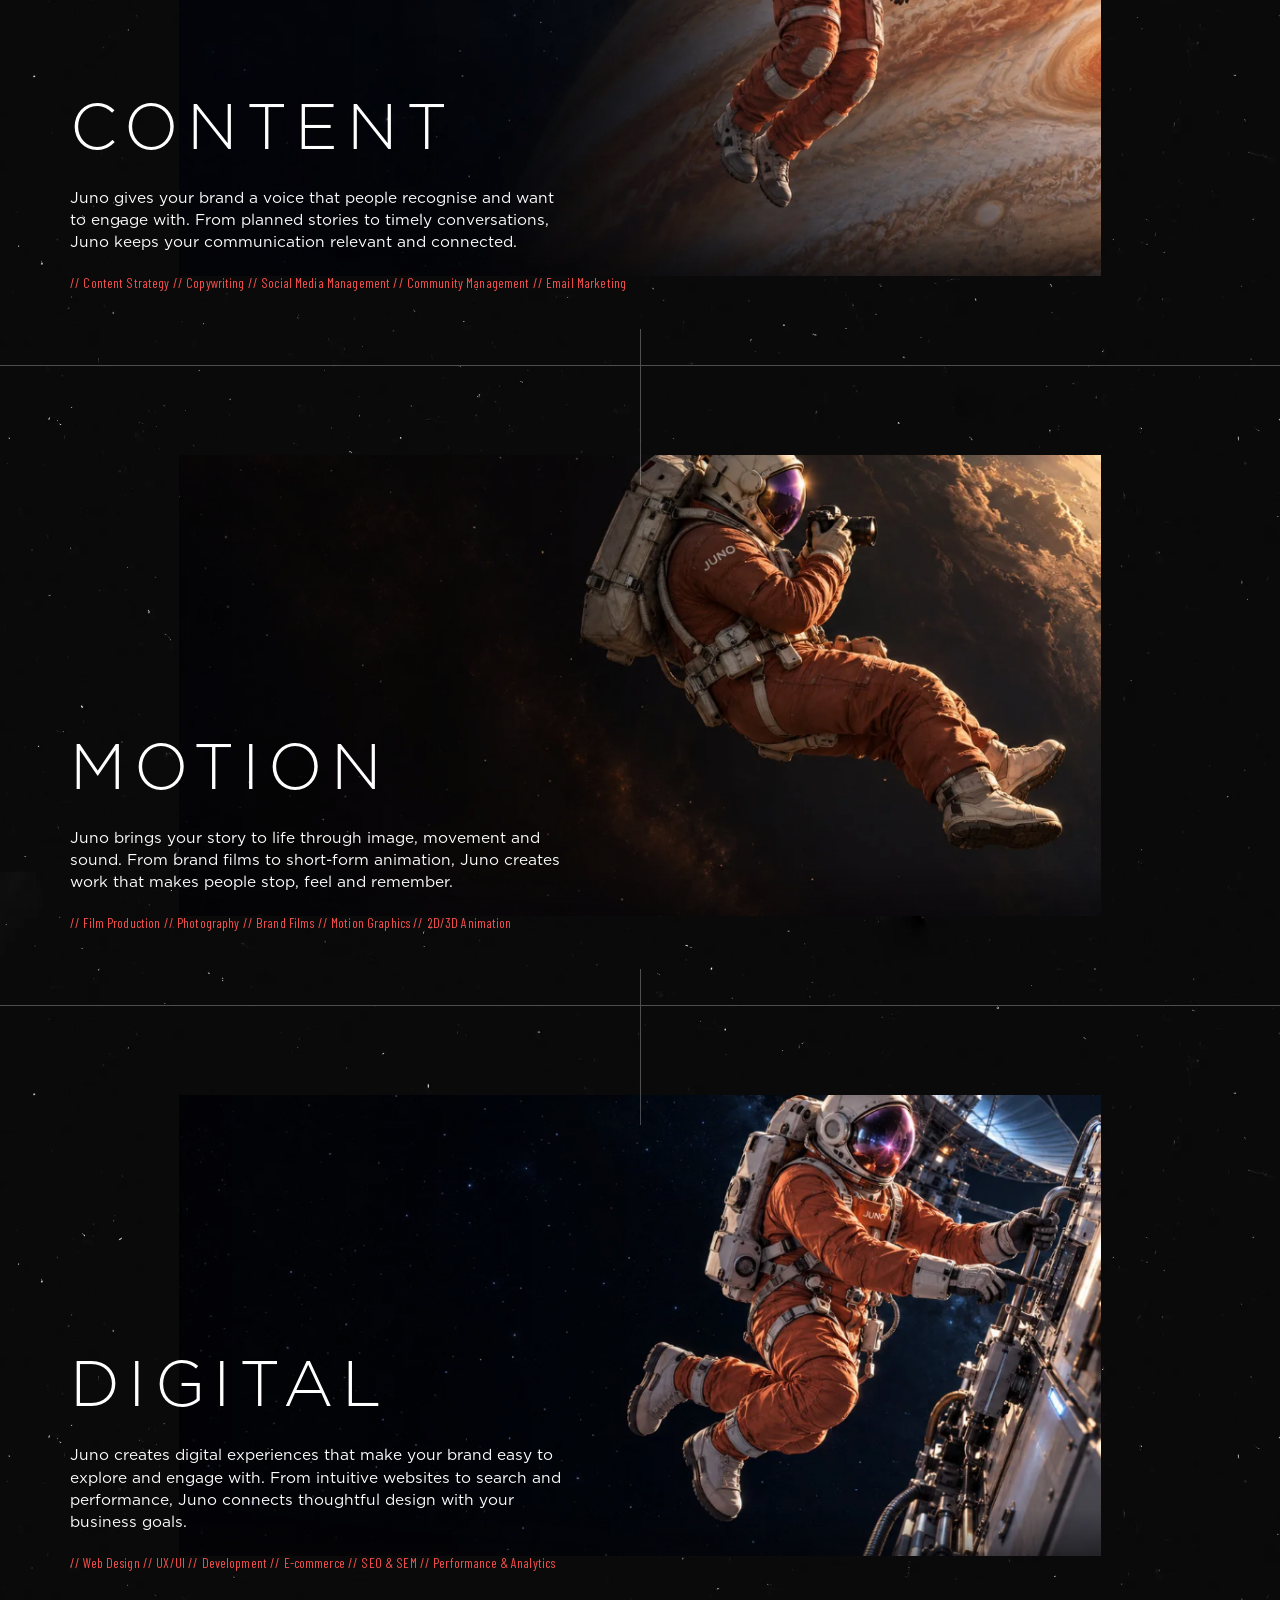
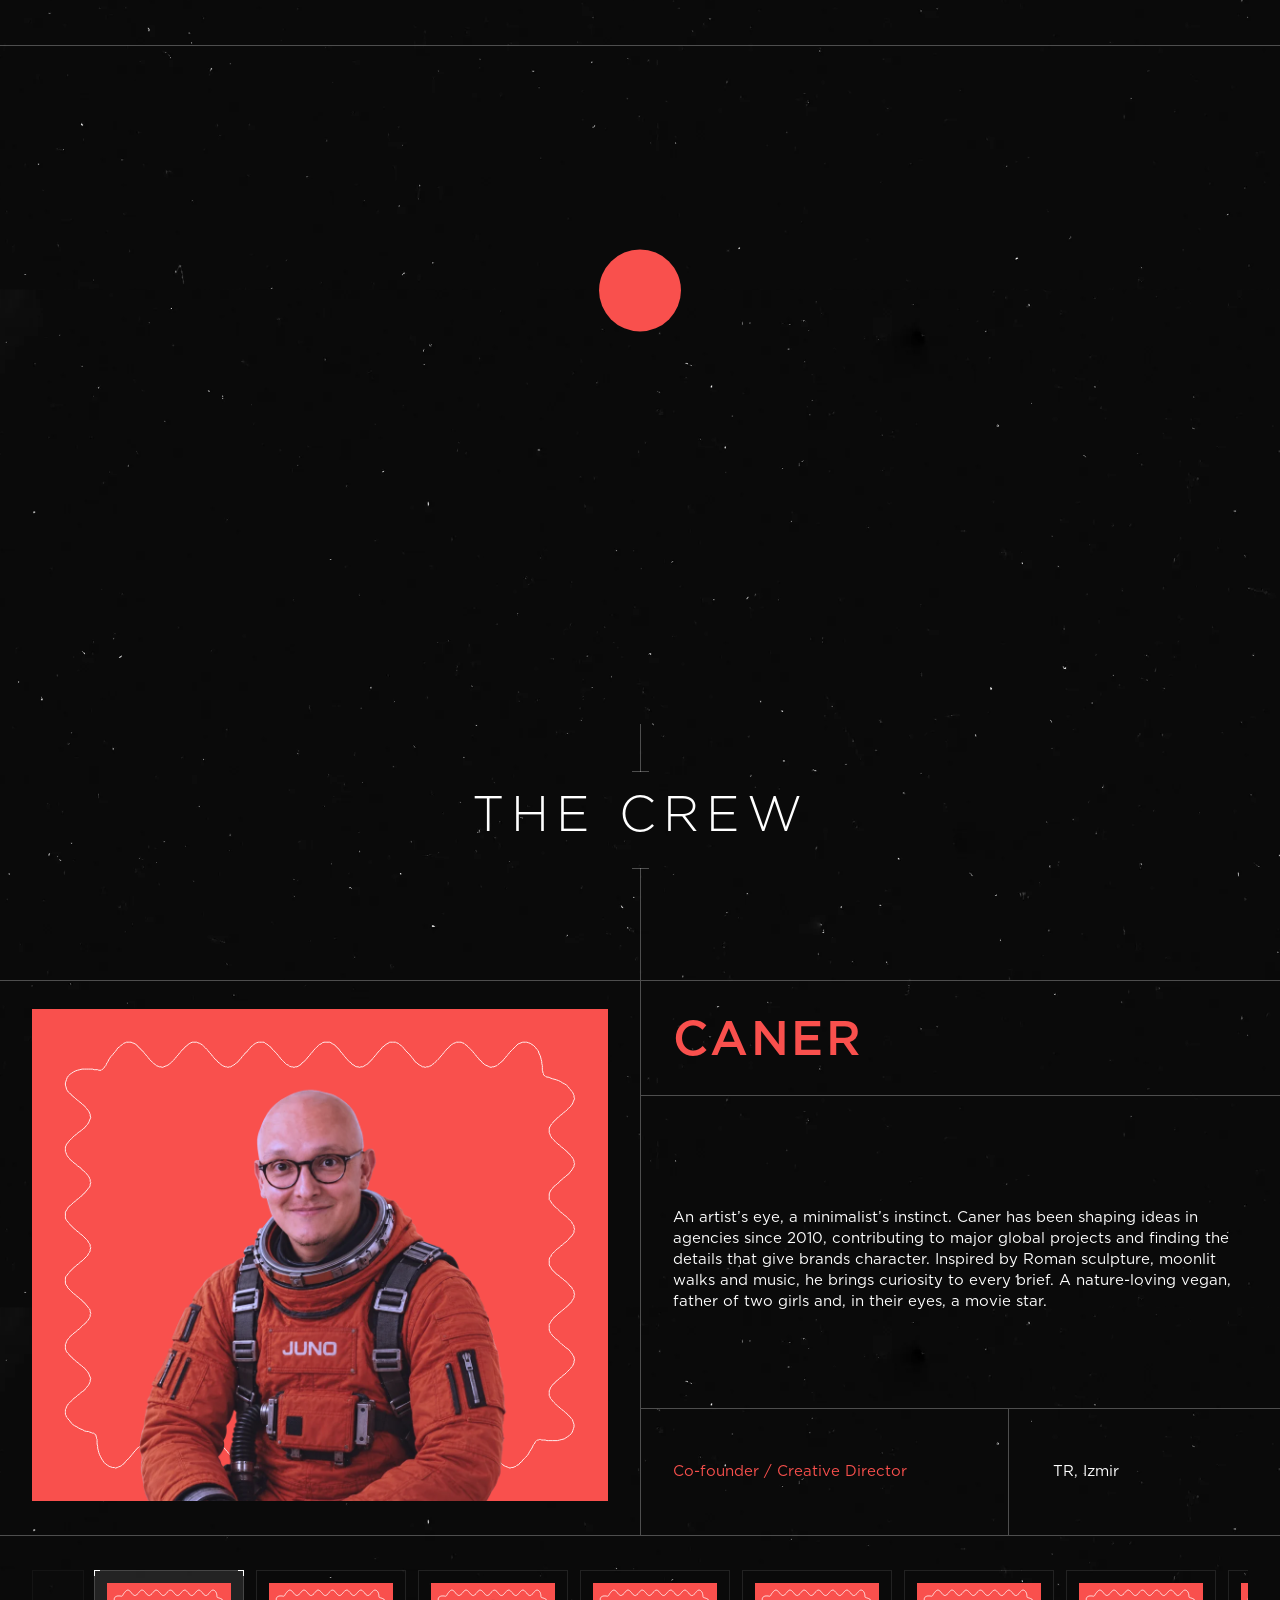
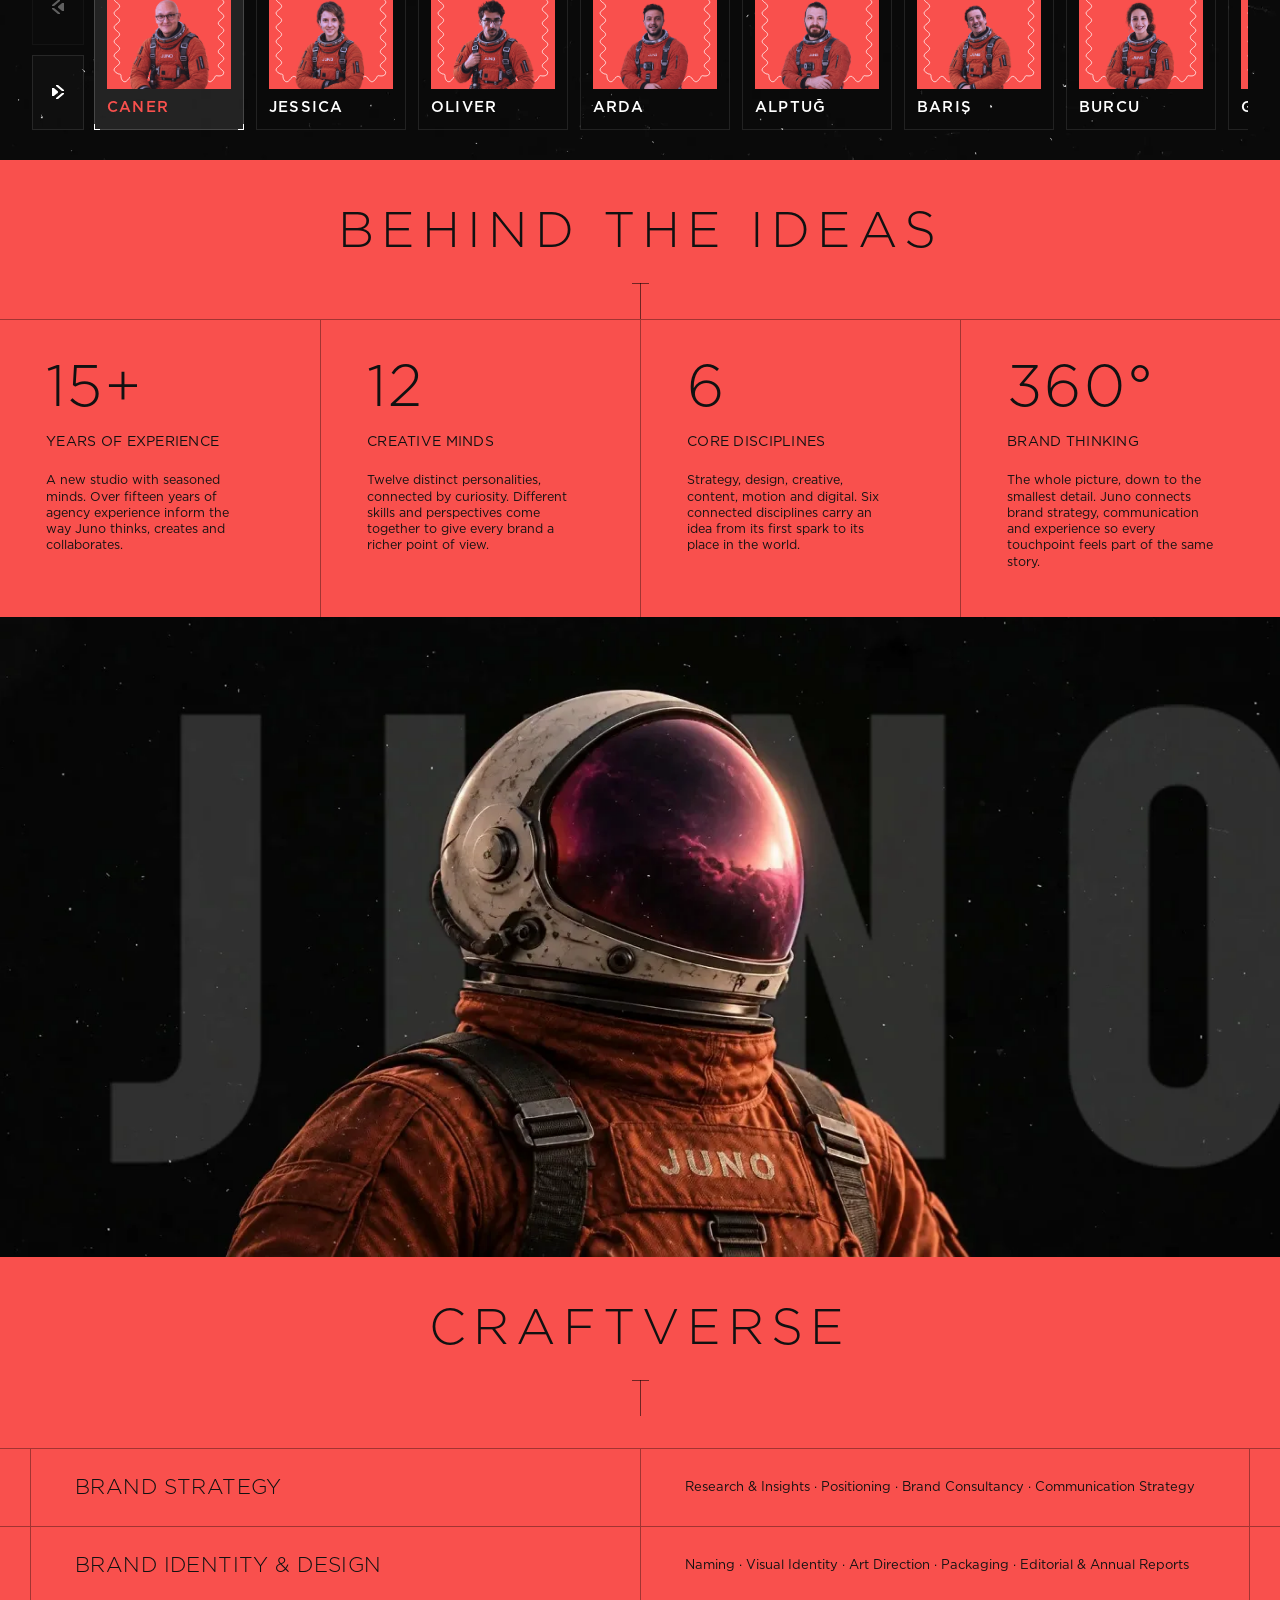
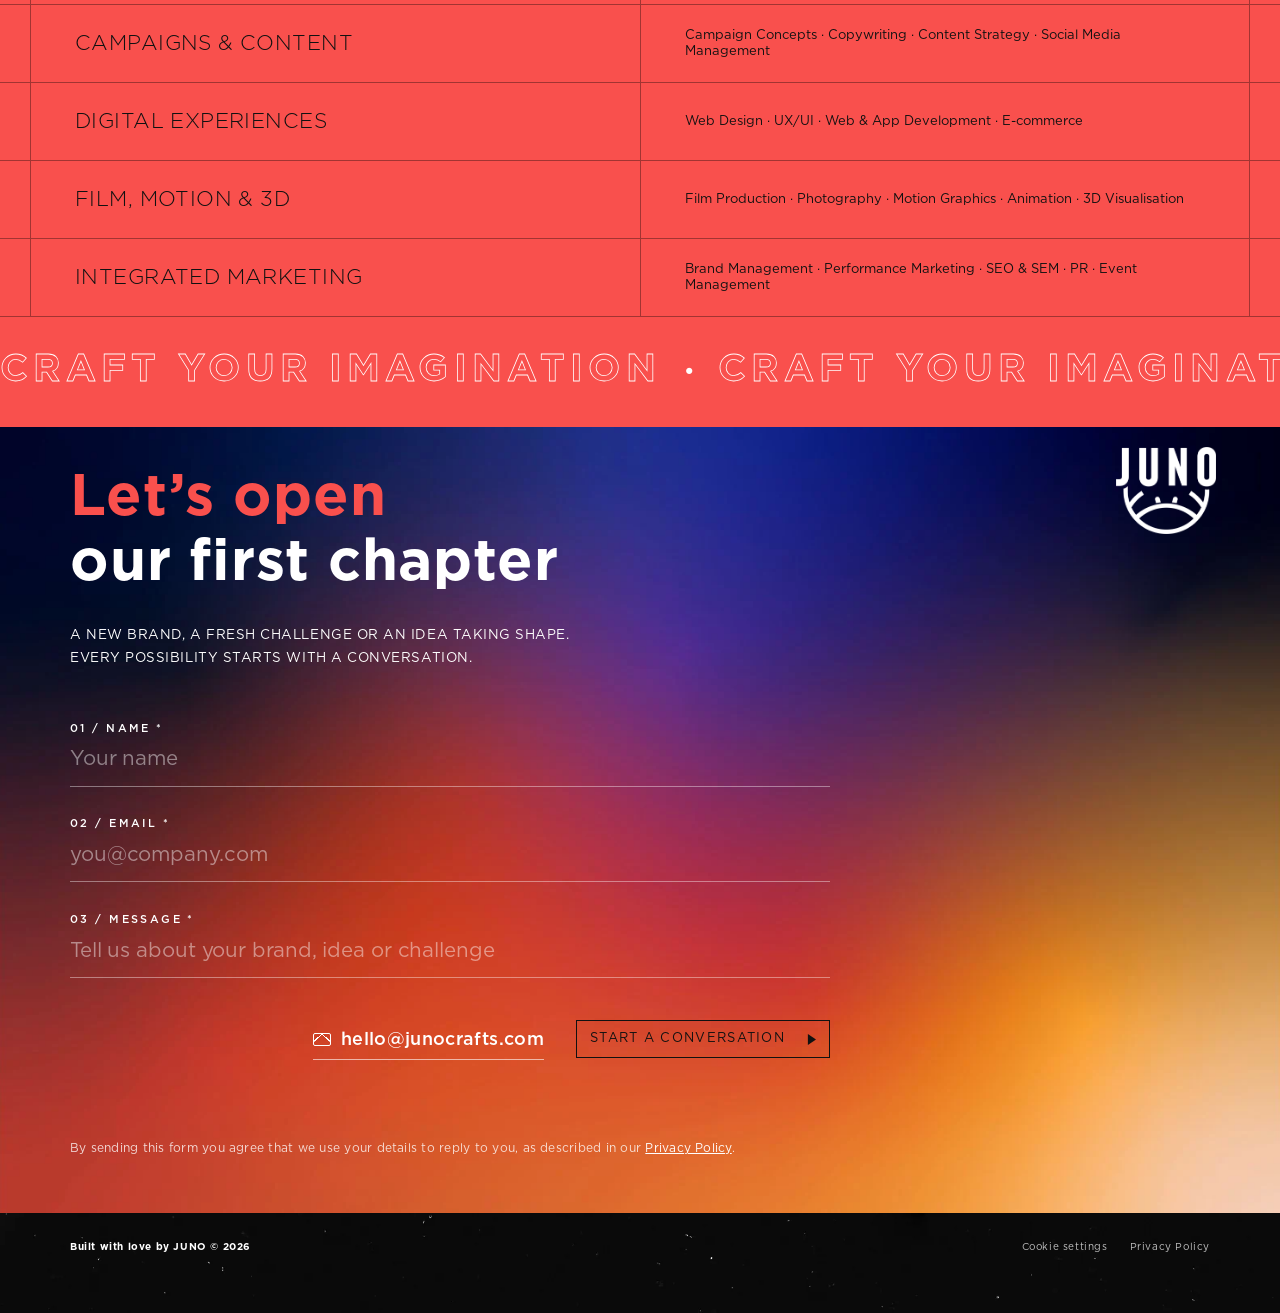
==== commit 1219b141: "Cookie banner: Accept All / Reject All / Cookie Settings" ====
--- a/index.html
+++ b/index.html
@@ -22,7 +22,7 @@
   <link rel="icon" href="assets/logo/juno-symbol.webp">
   <link rel="alternate" hreflang="en" href="https://junocrafts.com/">
   <link rel="alternate" hreflang="tr" href="https://junocrafts.com/tr/">
-  <link rel="stylesheet" href="assets/css/style.css?v=21">
+  <link rel="stylesheet" href="assets/css/style.css?v=23">
 </head>
 <body>
 
@@ -251,7 +251,7 @@
 
 <footer class="foot"><span>Built with love by JUNO © 2026</span><span class="foot__links"><button type="button" class="foot__cookies" data-cookie-settings>Cookie settings</button><a href="privacy.html">Privacy Policy</a></span></footer>
 
-<script src="assets/js/analytics.js?v=21" defer></script>
-<script src="assets/js/main.js?v=21" defer></script>
+<script src="assets/js/analytics.js?v=23" defer></script>
+<script src="assets/js/main.js?v=23" defer></script>
 </body>
 </html>
--- a/assets/css/style.css
+++ b/assets/css/style.css
@@ -497,26 +497,46 @@
 
 /* ---------- cookie banner (analytics.js) ---------- */
 .consent {
-  position: fixed; left: 16px; right: 16px; bottom: 16px; z-index: 60; max-width: 760px; margin: 0 auto;
+  position: fixed; left: 16px; right: 16px; bottom: 16px; z-index: 60; max-width: 860px; margin: 0 auto;
   display: flex; align-items: center; gap: 24px;
   padding: 16px 18px; background: rgba(10, 10, 10, .96); border: 1px solid var(--line); backdrop-filter: blur(8px);
   color: #fff; font-size: 13px; line-height: 1.5; letter-spacing: .01em;
   animation: consent-in .5s cubic-bezier(.2, .7, .2, 1) both;
 }
 @keyframes consent-in { from { opacity: 0; transform: translateY(12px); } }
+.consent__body { flex: 1; min-width: 0; }
 .consent__text { margin: 0; opacity: .9; }
-.consent__text strong { display: block; font-weight: 500; margin-bottom: 3px; opacity: 1; }
-.consent__text a { color: #fff; }
-.consent__btns { display: flex; gap: 10px; flex: none; }
+.consent__text strong, .consent__title { display: block; font-weight: 500; margin: 0 0 3px; opacity: 1; }
+.consent a { color: #fff; }
+.consent__btns { display: flex; align-items: center; gap: 10px; flex: none; flex-wrap: wrap; }
 .consent__btn {
-  font: inherit; font-size: 12px; letter-spacing: .12em; text-transform: uppercase; cursor: pointer;
-  padding: 10px 14px; border: 1px solid #fff; background: #fff; color: #111; transition: background .2s, color .2s;
+  font: inherit; font-size: 12px; letter-spacing: .1em; text-transform: uppercase; cursor: pointer;
+  padding: 10px 14px; border: 1px solid #fff; background: #fff; color: #111; transition: background .2s, color .2s, border-color .2s;
 }
 .consent__btn--ghost { background: transparent; color: #fff; border-color: rgba(255, 255, 255, .45); }
-@media (hover: hover) { .consent__btn:hover { background: var(--red); border-color: var(--red); color: #fff; } }
+.consent__link { font: inherit; font-size: 12px; color: #fff; background: none; border: 0; padding: 10px 4px; cursor: pointer; text-decoration: underline; text-underline-offset: 3px; opacity: .8; }
+@media (hover: hover) {
+  .consent__btn:hover { background: var(--red); border-color: var(--red); color: #fff; }
+  .consent__link:hover { opacity: 1; }
+}
+/* settings layer */
+.consent--settings { flex-direction: column; align-items: stretch; gap: 14px; max-width: 560px; }
+.consent__row { display: flex; align-items: center; justify-content: space-between; gap: 18px; padding: 12px 0; border-top: 1px solid var(--line); cursor: pointer; }
+.consent__rowtext { display: grid; gap: 2px; }
+.consent__rowtext span { opacity: .75; }
+.consent__always { flex: none; font-size: 11px; letter-spacing: .1em; text-transform: uppercase; opacity: .6; }
+.consent__switch {
+  flex: none; appearance: none; -webkit-appearance: none; width: 38px; height: 22px; margin: 0; border-radius: 11px;
+  background: rgba(255, 255, 255, .25); position: relative; cursor: pointer; transition: background .2s;
+}
+.consent__switch::after { content: ""; position: absolute; top: 3px; left: 3px; width: 16px; height: 16px; border-radius: 50%; background: #fff; transition: transform .2s; }
+.consent__switch:checked { background: var(--red); }
+.consent__switch:checked::after { transform: translateX(16px); }
+.consent--settings .consent__btns { justify-content: flex-end; }
 @media (max-width: 720px) {
   .consent { flex-direction: column; align-items: stretch; gap: 14px; left: 10px; right: 10px; bottom: 10px; }
-  .consent__btns .consent__btn { flex: 1; }
+  .consent__btns .consent__btn { flex: 1; font-size: 11px; letter-spacing: .06em; padding: 10px 8px; white-space: nowrap; }
+  .consent__link { width: 100%; text-align: center; }
 }
 .contact__consent { font-size: 12px; line-height: 1.5; letter-spacing: .02em; color: rgba(255, 255, 255, .8); }
 .contact__consent a { color: #fff; }
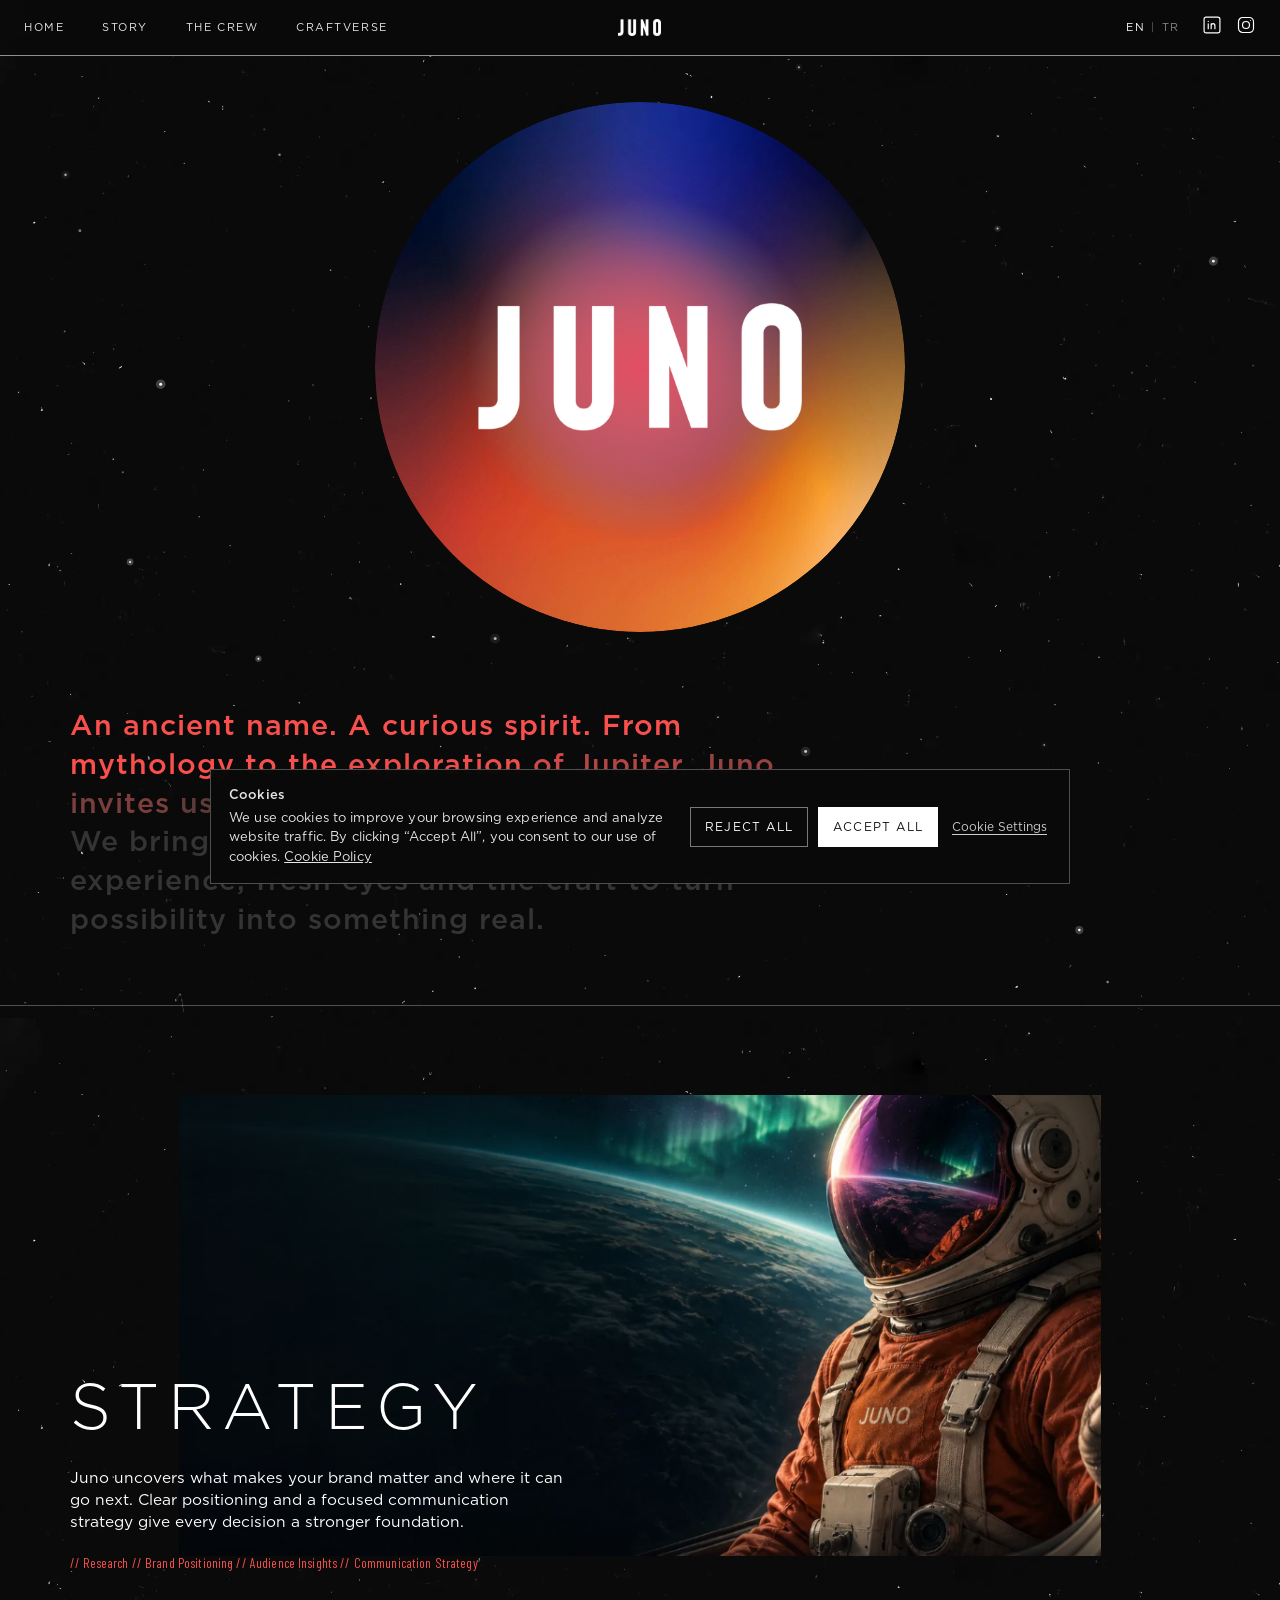
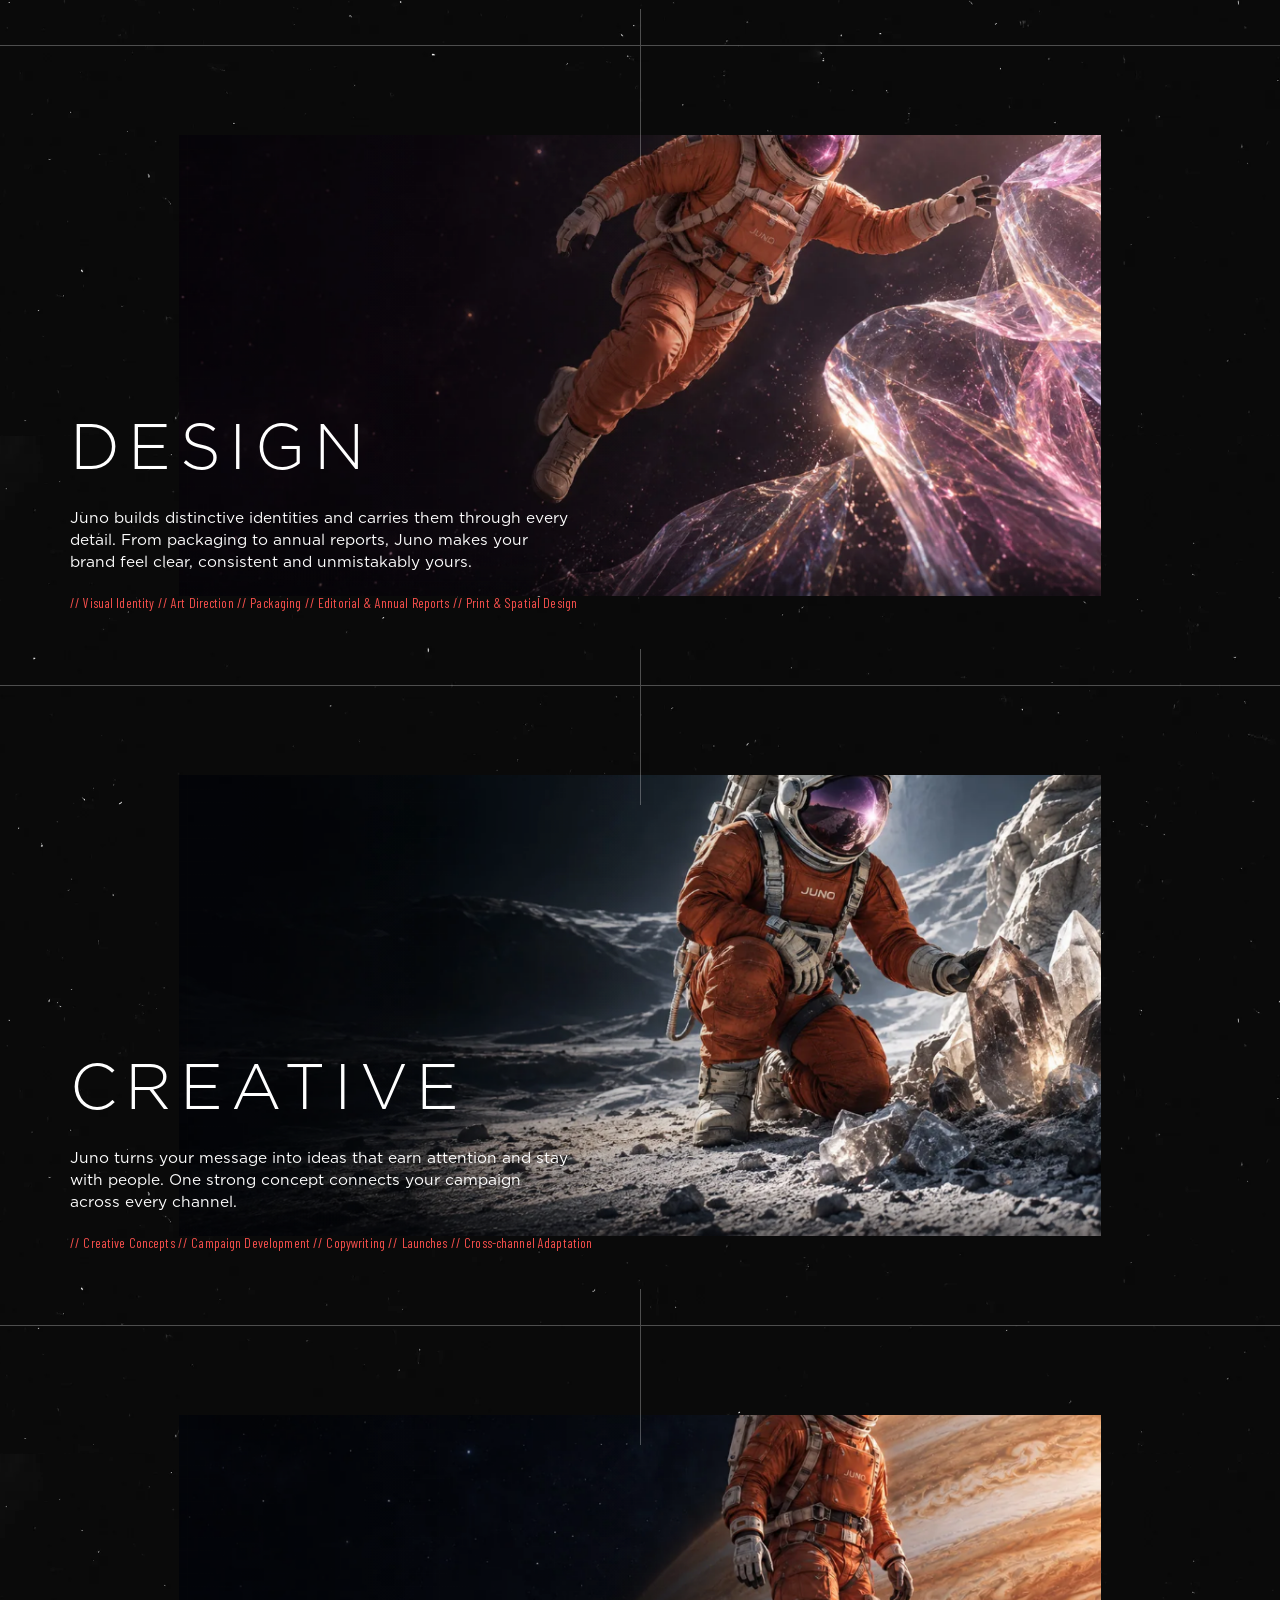
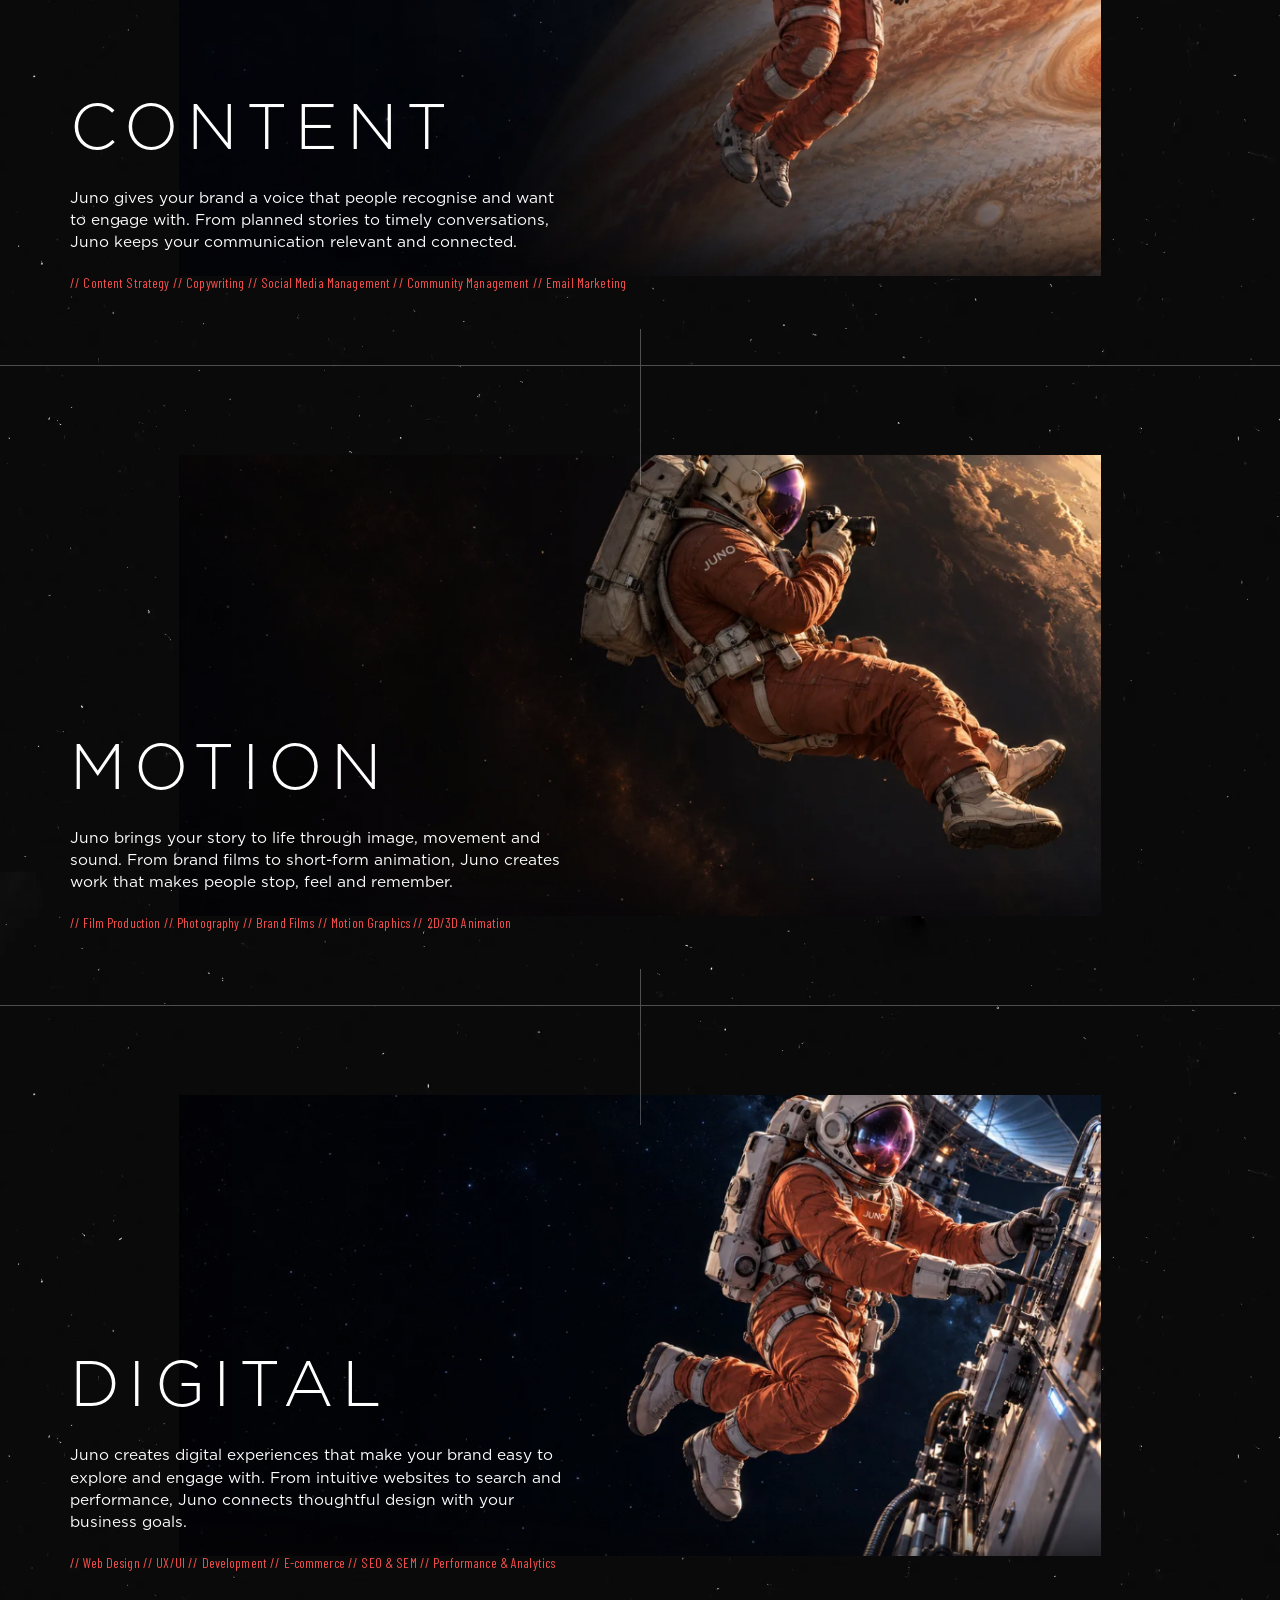
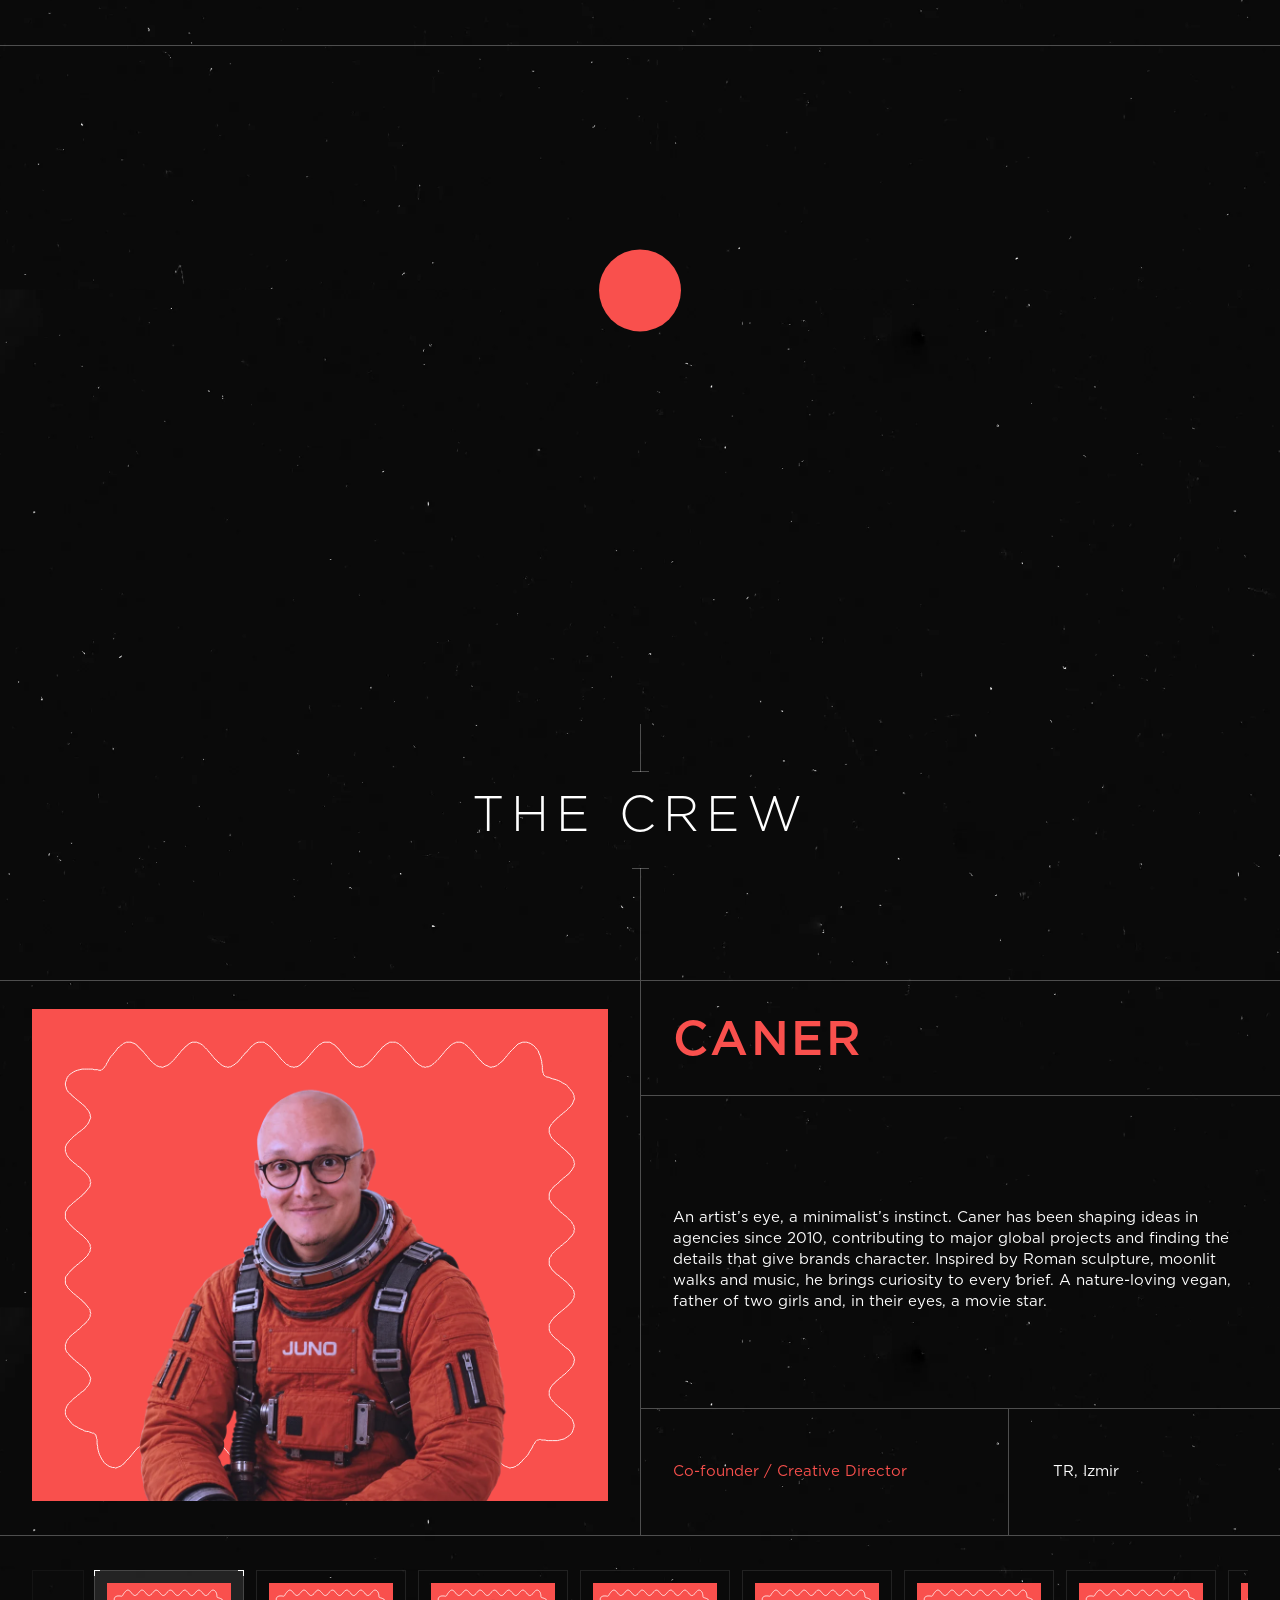
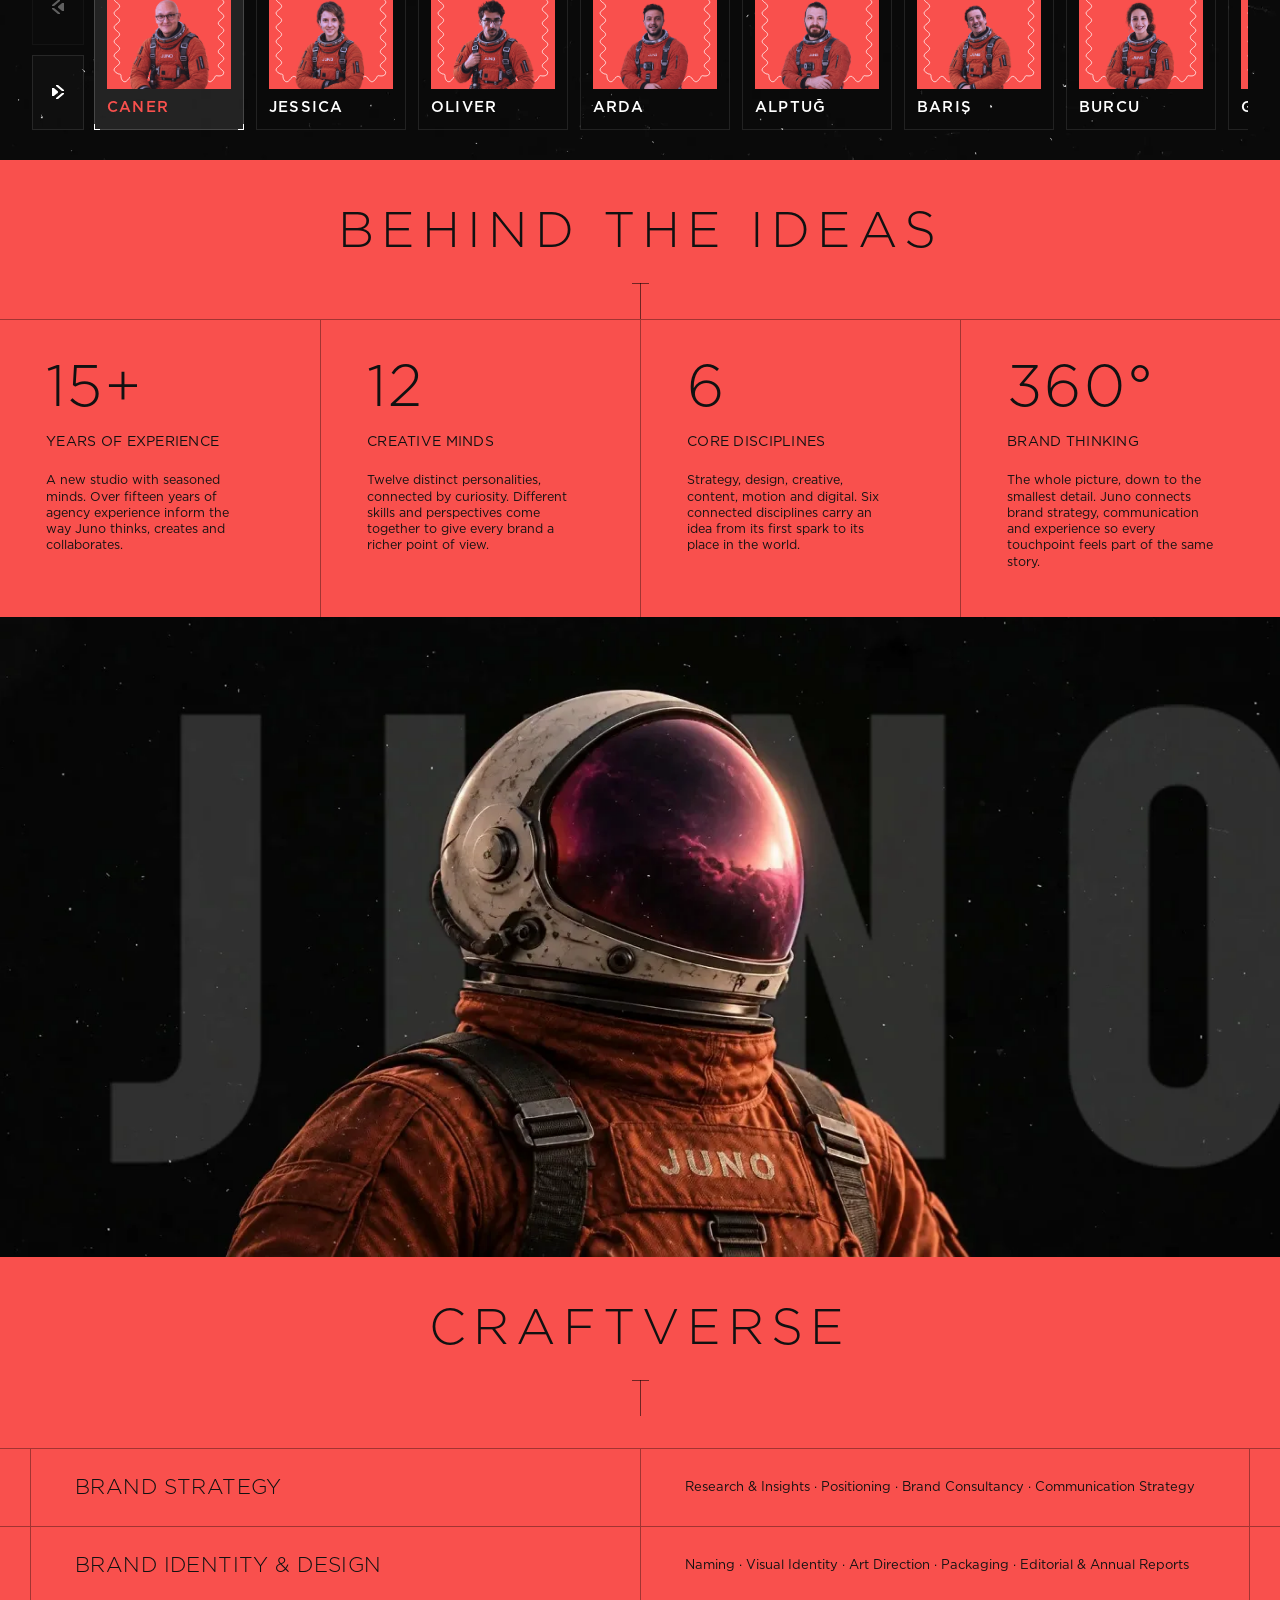
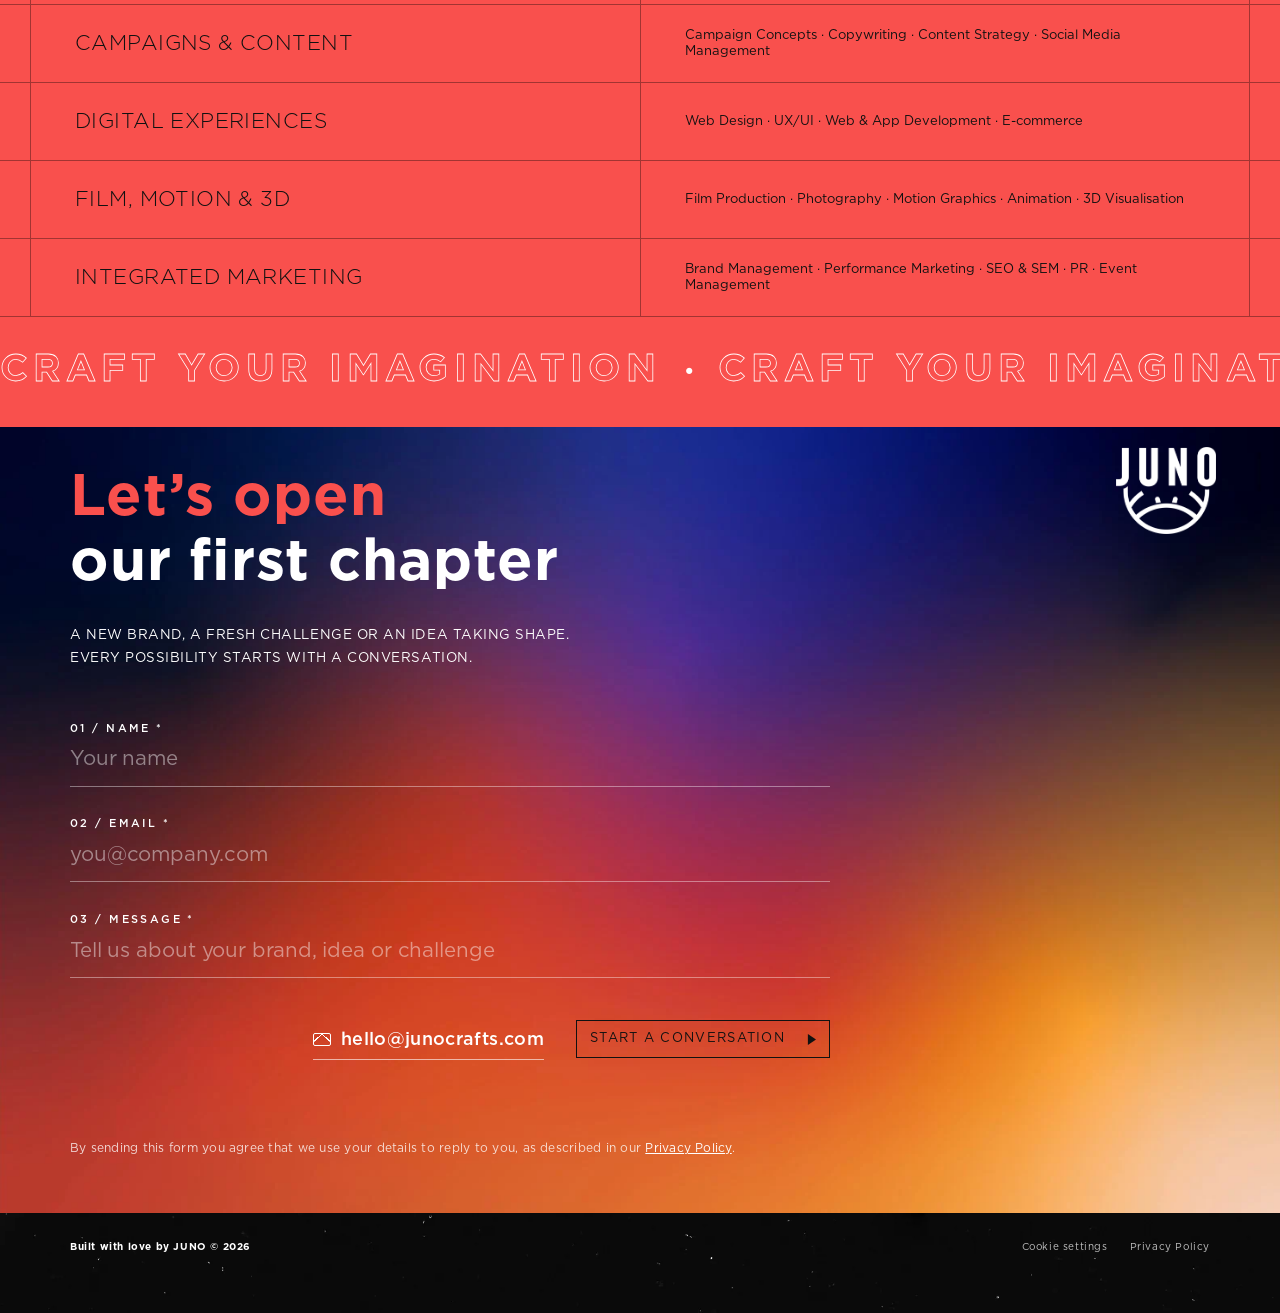
==== commit 29128ee2: "Phone: Story ring sized from the text" ====
--- a/index.html
+++ b/index.html
@@ -22,7 +22,7 @@
   <link rel="icon" href="assets/logo/juno-symbol.webp">
   <link rel="alternate" hreflang="en" href="https://junocrafts.com/">
   <link rel="alternate" hreflang="tr" href="https://junocrafts.com/tr/">
-  <link rel="stylesheet" href="assets/css/style.css?v=23">
+  <link rel="stylesheet" href="assets/css/style.css?v=24">
 </head>
 <body>
 
@@ -251,7 +251,7 @@
 
 <footer class="foot"><span>Built with love by JUNO © 2026</span><span class="foot__links"><button type="button" class="foot__cookies" data-cookie-settings>Cookie settings</button><a href="privacy.html">Privacy Policy</a></span></footer>
 
-<script src="assets/js/analytics.js?v=23" defer></script>
-<script src="assets/js/main.js?v=23" defer></script>
+<script src="assets/js/analytics.js?v=24" defer></script>
+<script src="assets/js/main.js?v=24" defer></script>
 </body>
 </html>
